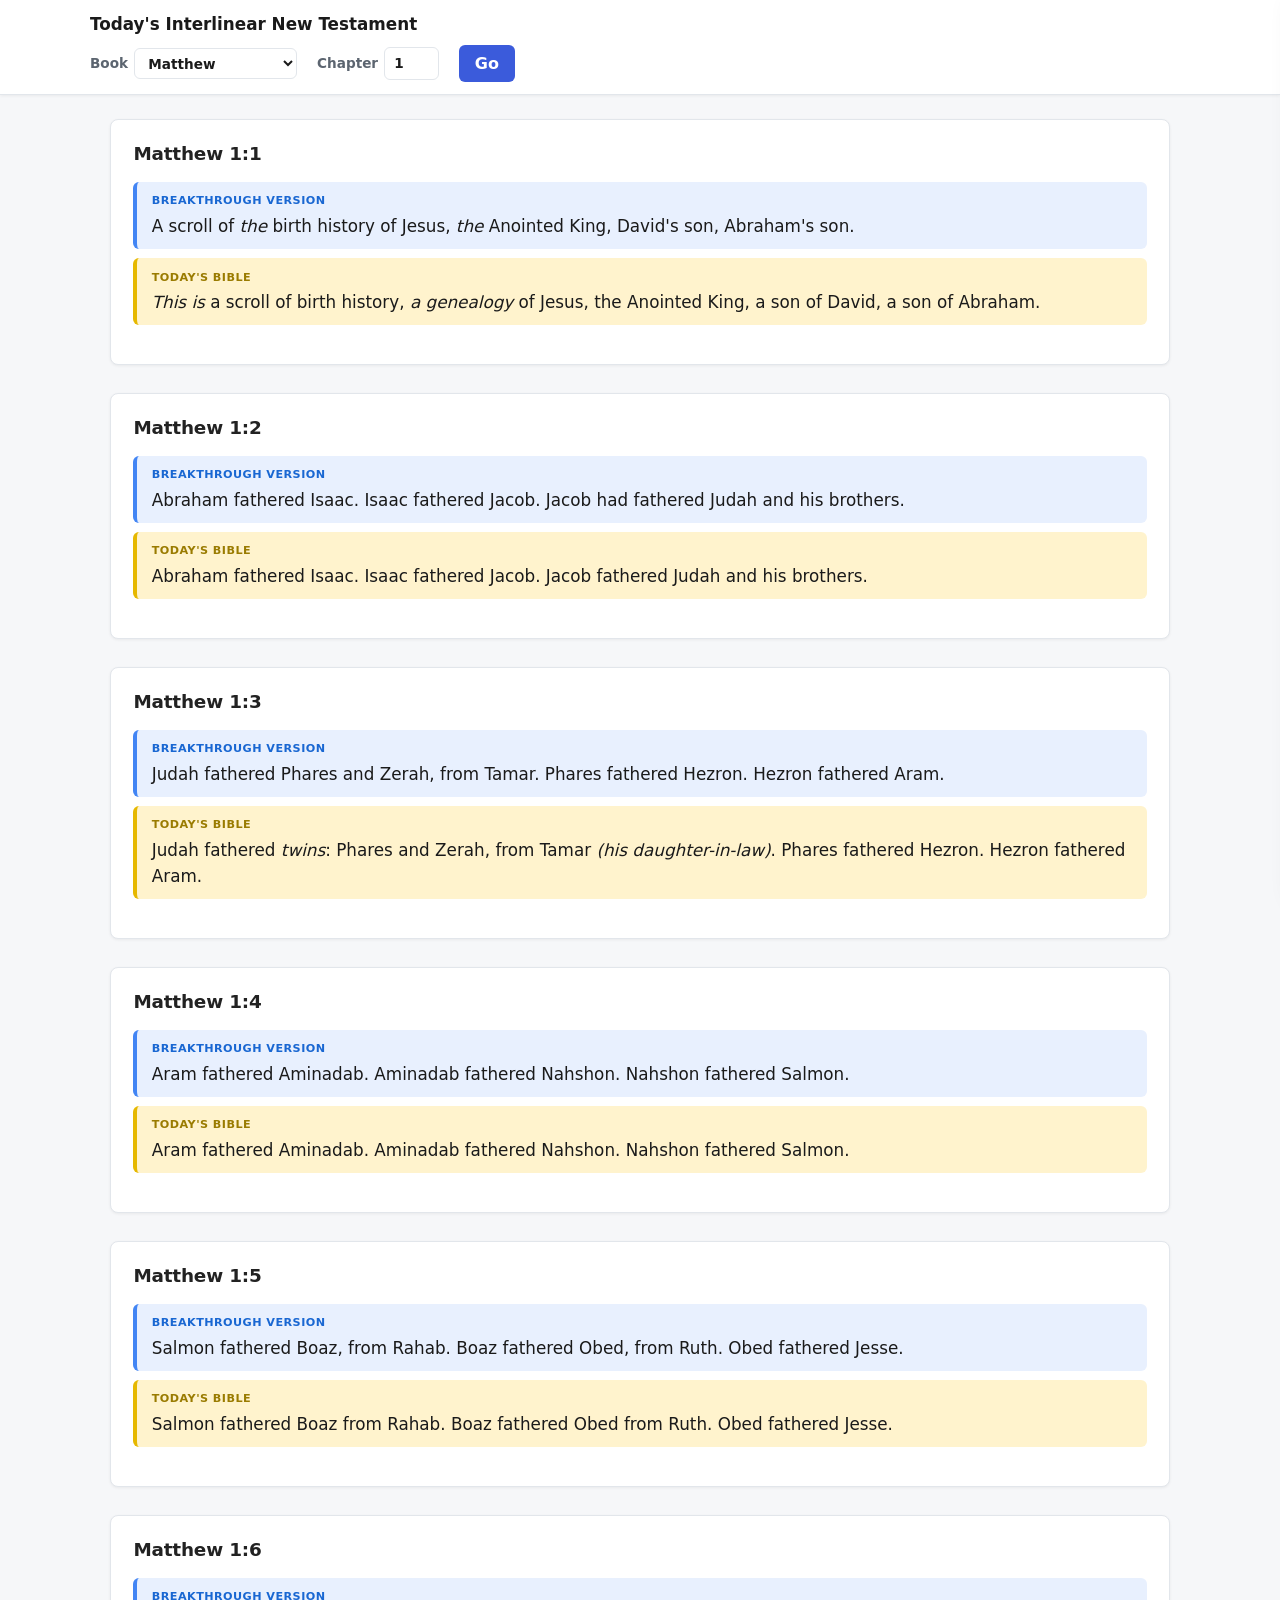
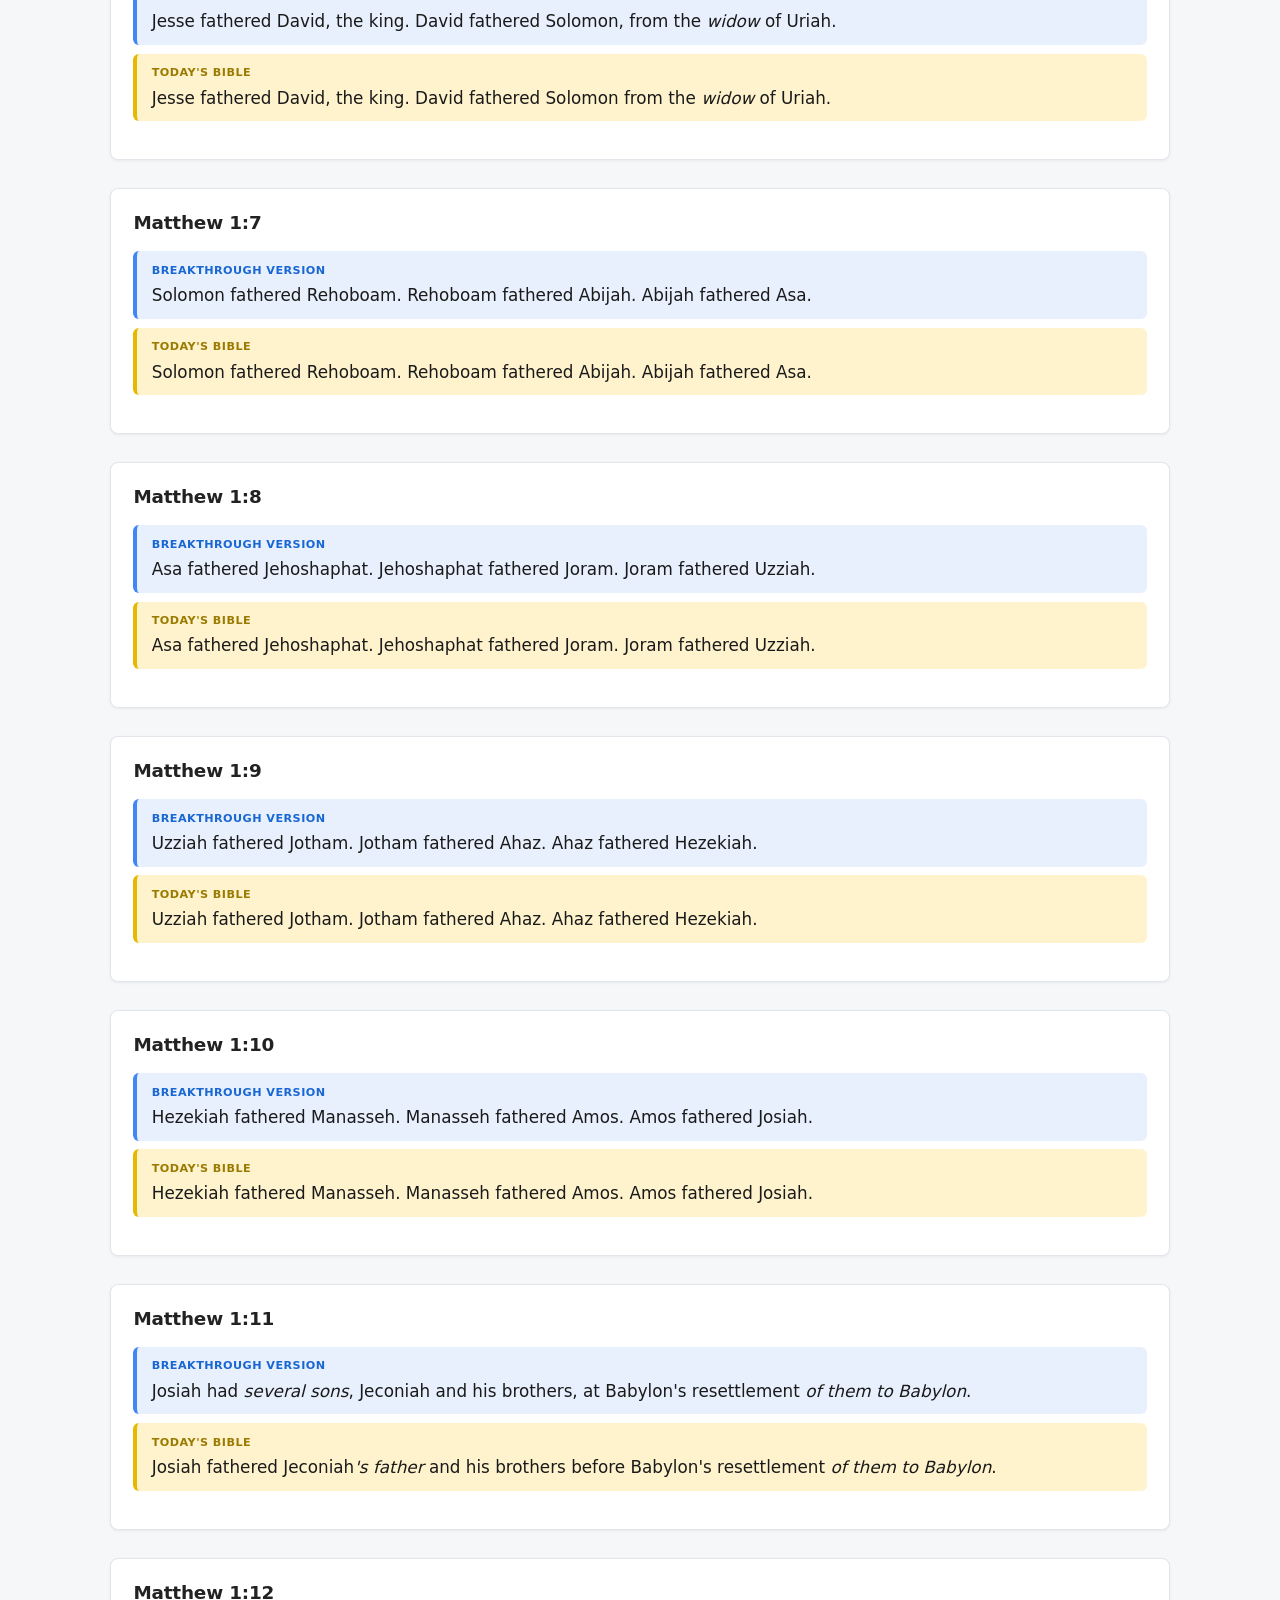
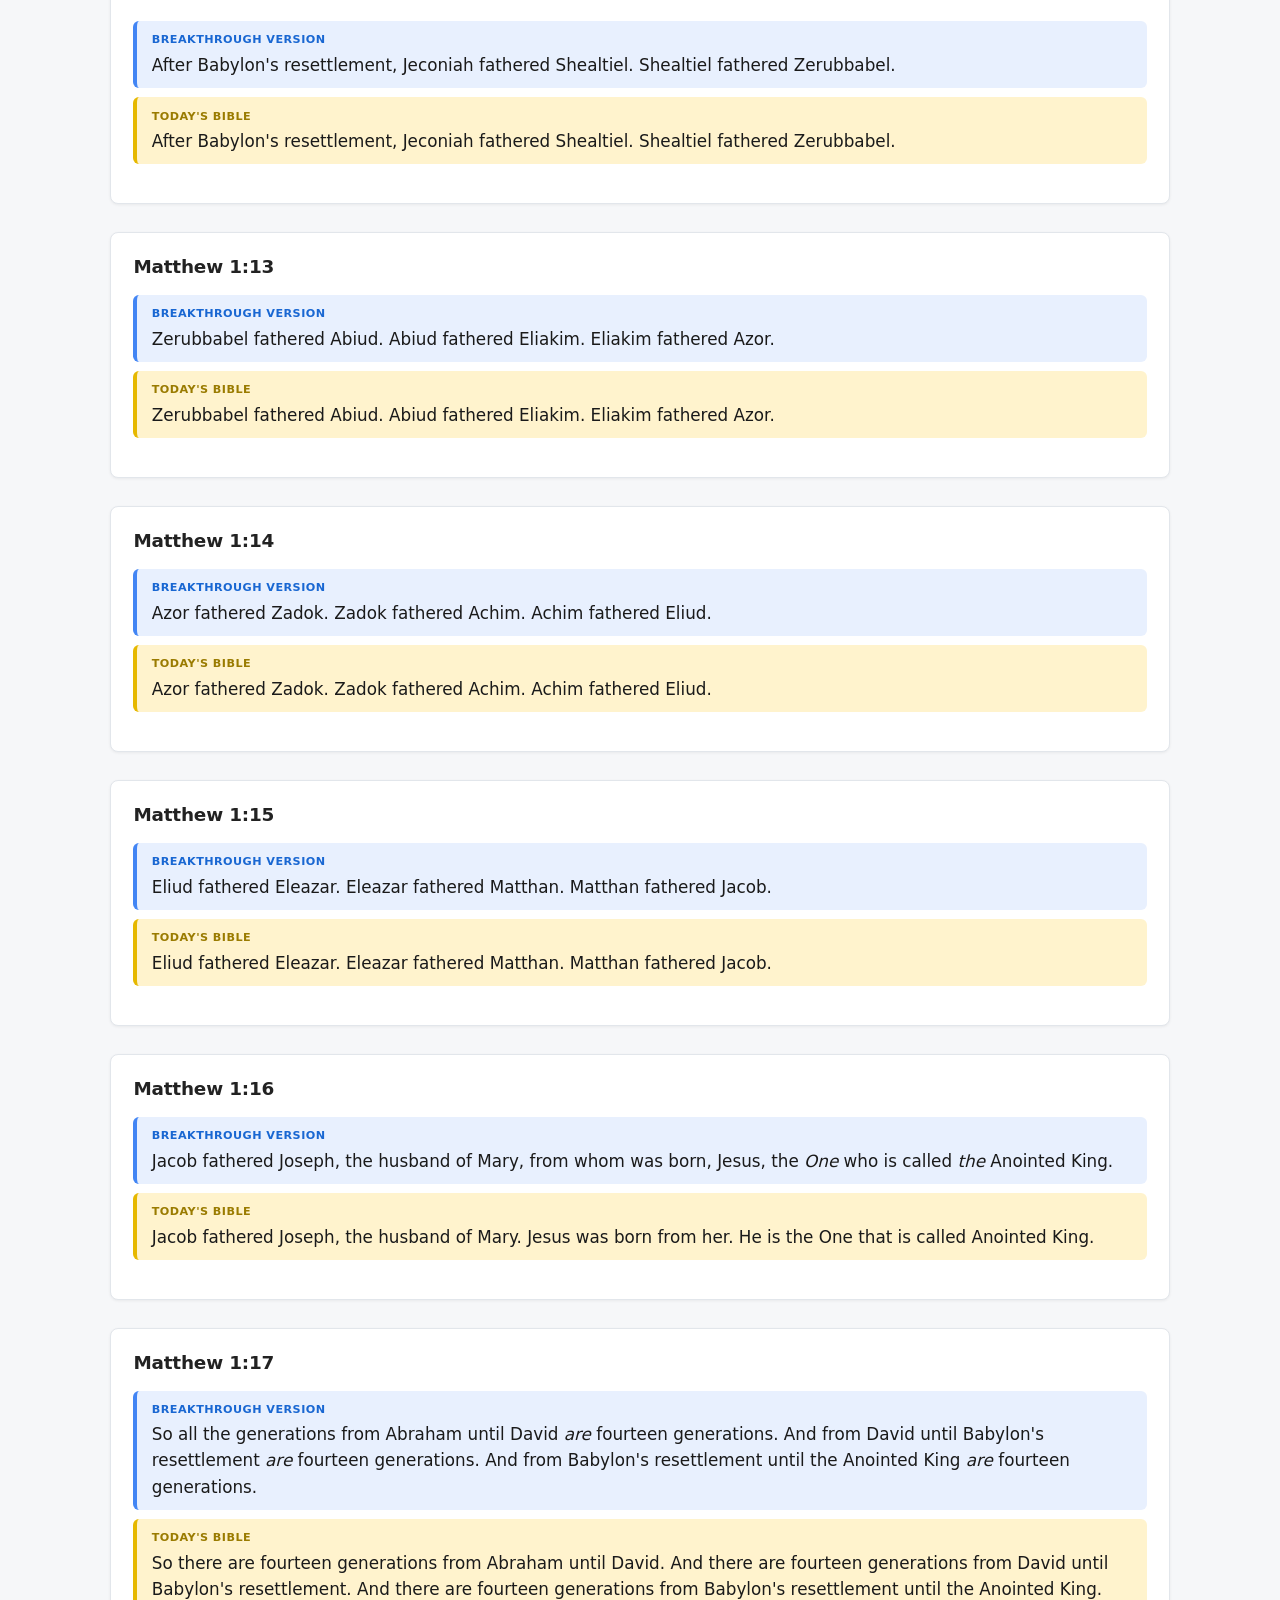
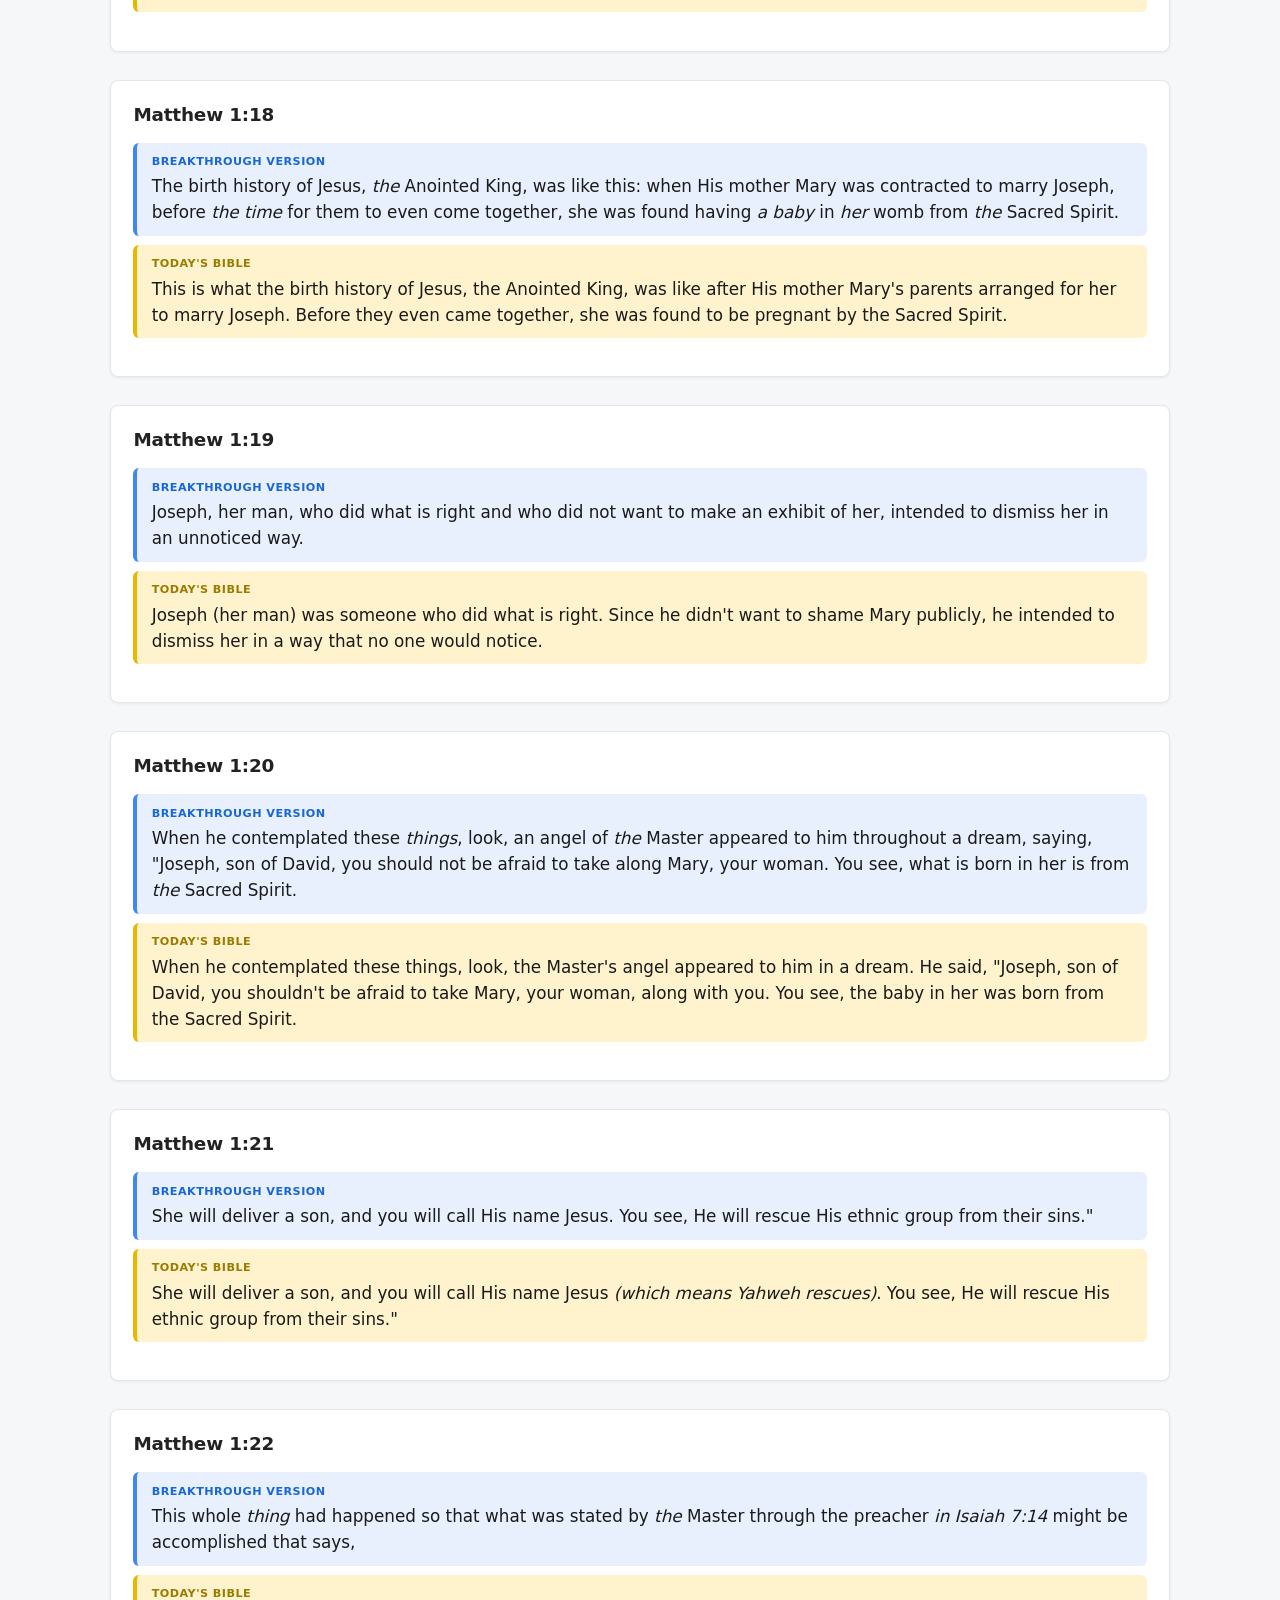
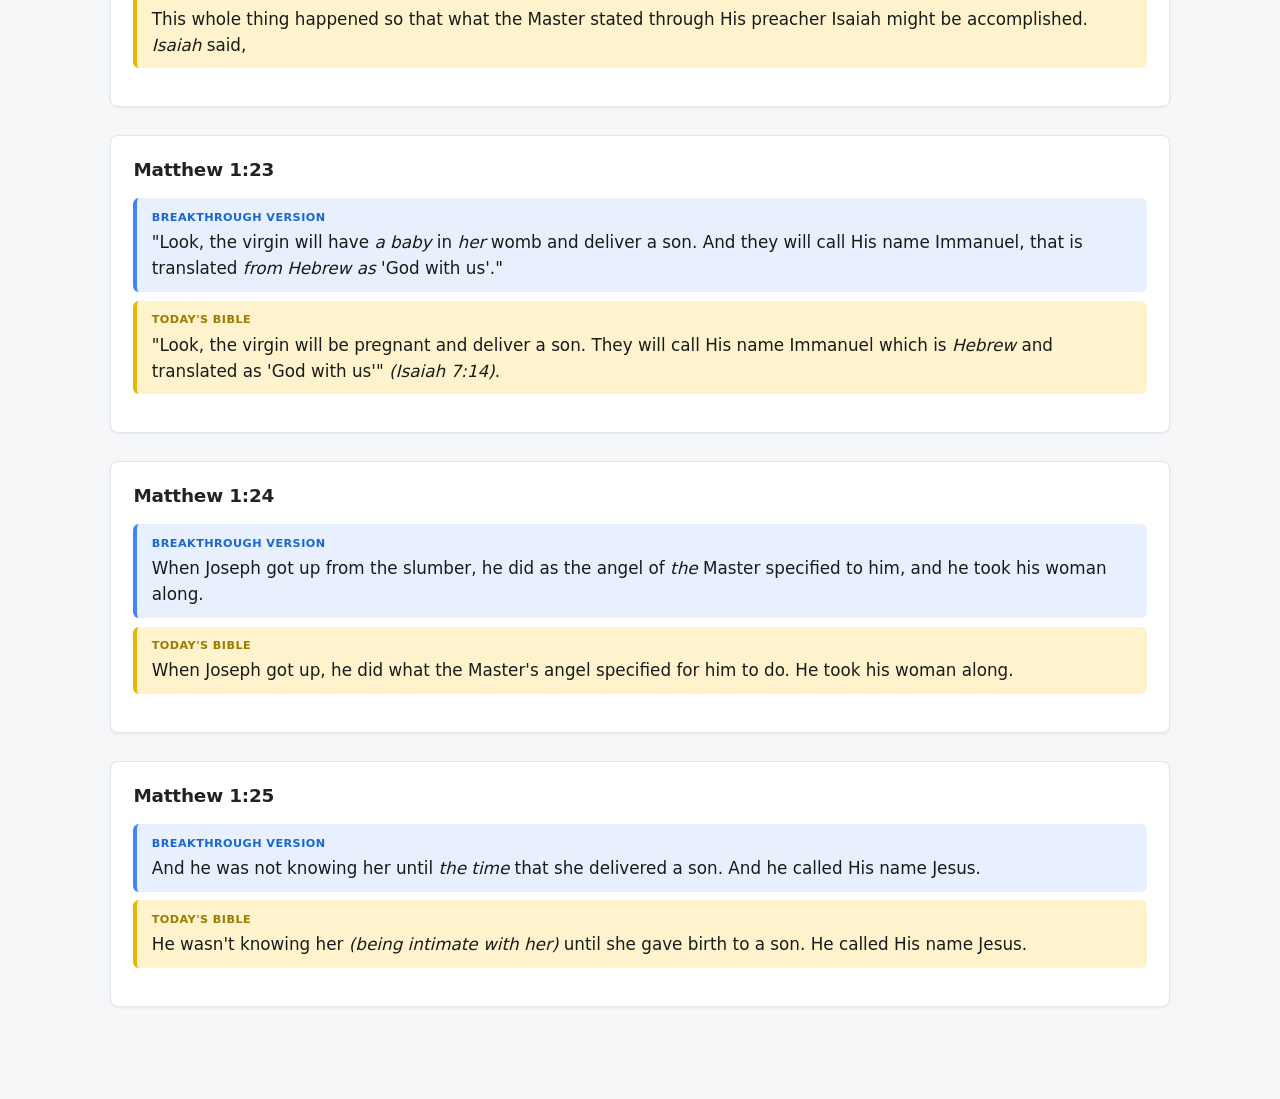
==== interlinear.html @ ba282bb6 "Add files via upload" ====
<!DOCTYPE html>
<html lang="en">
<head>
  <meta charset="UTF-8">
  <meta name="viewport" content="width=device-width, initial-scale=1">
  <title>Interlinear</title>
  <link rel="stylesheet" href="styles.css">
</head>
<body>

<header>
  <div style="max-width:1100px;margin:0 auto 0.5rem;font-weight:700;font-size:1.05rem;">
    Today's Interlinear New Testament
  </div>
  <form id="nav-form">
    <label>
      Book
      <select name="book" id="book-select">
        <option value="Matthew">Matthew</option>
        <option value="Mark">Mark</option>
        <option value="Luke">Luke</option>
        <option value="John">John</option>
        <option value="Acts">Acts</option>
        <option value="Romans">Romans</option>
        <option value="1Corinthians">1 Corinthians</option>
        <option value="2Corinthians">2 Corinthians</option>
        <option value="Galatians">Galatians</option>
        <option value="Ephesians">Ephesians</option>
        <option value="Philippians">Philippians</option>
        <option value="Colossians">Colossians</option>
        <option value="1Thessalonians">1 Thessalonians</option>
        <option value="2Thessalonians">2 Thessalonians</option>
        <option value="1Timothy">1 Timothy</option>
        <option value="2Timothy">2 Timothy</option>
        <option value="Titus">Titus</option>
        <option value="Philemon">Philemon</option>
        <option value="Hebrews">Hebrews</option>
        <option value="James">James</option>
        <option value="1Peter">1 Peter</option>
        <option value="2Peter">2 Peter</option>
        <option value="1John">1 John</option>
        <option value="2John">2 John</option>
        <option value="3John">3 John</option>
        <option value="Jude">Jude</option>
        <option value="Revelation">Revelation</option>
      </select>
    </label>
    <label>
      Chapter
      <input type="number" name="chapter" id="chapter-input" value="1" min="1" style="width:4em">
    </label>
    <button type="submit">Go</button>
  </form>
</header>

<main id="main">
  <p>Loading…</p>
</main>

<div id="dict-panel" class="hidden">
  <button type="button" id="close-dict">×</button>
  <div id="dict-content"></div>
</div>

<script type="module" src="app.js"></script>
</body>
</html>
---- styles.css ----
/* =========================================================
   Interlinear NT – polished layout
   ========================================================= */

:root {
  --bg: #f6f7f9;
  --card: #ffffff;
  --text: #1a1a1a;
  --muted: #5c6570;
  --border: #e2e6eb;
  --accent: #3b5bdb;
  --bv: #e8f0fe;
  --bv-border: #4285f4;
  --tb: #fff3cd;
  --tb-border: #e6b800;
  --greek-bg: #f0f2f5;
  --shadow: 0 1px 3px rgba(0,0,0,.06);
  --radius: 8px;
  --font: system-ui, -apple-system, "Segoe UI", Roboto, "Helvetica Neue", Arial, sans-serif;
  --greek-font: "SBL Greek", "Gentium Plus", "Noto Serif", "Times New Roman", serif;
}

*, *::before, *::after { box-sizing: border-box; }

html { scroll-behavior: smooth; }

body {
  margin: 0;
  font-family: var(--font);
  font-size: 16px;
  line-height: 1.5;
  color: var(--text);
  background: var(--bg);
}

/* ---------- Header / nav form ---------- */
header {
  position: sticky;
  top: 0;
  z-index: 100;
  background: var(--card);
  border-bottom: 1px solid var(--border);
  box-shadow: var(--shadow);
  padding: 0.75rem 1.25rem;
}

header form {
  display: flex;
  flex-wrap: wrap;
  align-items: center;
  gap: 0.75rem 1.25rem;
  max-width: 1100px;
  margin: 0 auto;
}

header label {
  display: flex;
  align-items: center;
  gap: 0.4rem;
  font-size: 0.85rem;
  font-weight: 600;
  color: var(--muted);
}

header select,
header input[type="number"] {
  font: inherit;
  padding: 0.35rem 0.55rem;
  border: 1px solid var(--border);
  border-radius: 6px;
  background: #fff;
  color: var(--text);
}

header select:focus,
header input:focus {
  outline: 2px solid var(--accent);
  outline-offset: 1px;
}

header button {
  font: inherit;
  font-weight: 600;
  padding: 0.4rem 1rem;
  border: none;
  border-radius: 6px;
  background: var(--accent);
  color: #fff;
  cursor: pointer;
  transition: background .15s, transform .1s;
}

header button:hover { background: #2f4ab8; }
header button:active { transform: scale(.97); }

/* ---------- Main content ---------- */
main {
  max-width: 1100px;
  margin: 0 auto;
  padding: 1.5rem 1.25rem 4rem;
}

.verse {
  background: var(--card);
  border: 1px solid var(--border);
  border-radius: var(--radius);
  box-shadow: var(--shadow);
  padding: 1.25rem 1.4rem 1.5rem;
  margin-bottom: 1.75rem;
}

.verse h3 {
  margin: 0 0 0.9rem;
  font-size: 1.15rem;
  font-weight: 700;
  color: #222;
  letter-spacing: -0.01em;
}

/* ---------- English versions ---------- */
.english-versions {
  display: flex;
  flex-direction: column;
  gap: 0.55rem;
  margin-bottom: 0.9rem;
}

.english {
  padding: 0.65rem 0.9rem;
  border-radius: 6px;
  line-height: 1.55;
  font-size: 1.05rem;
}

.english .version-label {
  display: block;
  font-size: 0.7rem;
  font-weight: 700;
  text-transform: uppercase;
  letter-spacing: 0.04em;
  margin-bottom: 0.2rem;
}

.english.bv {
  background: var(--bv);
  border-left: 4px solid var(--bv-border);
}
.english.bv .version-label { color: #1967d2; }

.english.tb {
  background: var(--tb);
  border-left: 4px solid var(--tb-border);
}
.english.tb .version-label { color: #9a7b00; }

/* ---------- Continuous Greek verse ---------- */
.greek-verse {
  font-family: var(--greek-font);
  font-size: 1.32rem;
  line-height: 1.5;
  margin: 0.35rem 0 1.1rem;
  padding: 0.55rem 0.8rem;
  background: var(--greek-bg);
  border-radius: 6px;
  border-left: 4px solid #6c757d;
  color: #1c1c1c;
}

/* ---------- Interlinear boxes ---------- */
.interlinear {
  display: flex;
  flex-wrap: wrap;
  gap: 0.55rem 0.7rem;
  align-items: flex-start;
}

.word {
  display: flex;
  flex-direction: column;
  align-items: center;
  min-width: 4.6em;
  max-width: 9em;
  text-align: center;
  cursor: pointer;
  padding: 0.4em 0.35em 0.45em;
  border-radius: 6px;
  border: 1px solid transparent;
  transition: filter .12s, box-shadow .12s, transform .1s;
  line-height: 1.2;
}

.word:hover {
  filter: brightness(0.97);
  box-shadow: 0 2px 6px rgba(0,0,0,.08);
  transform: translateY(-1px);
}

.word:active { transform: translateY(0); }

.greek {
  font-family: var(--greek-font);
  font-size: 1.22rem;
  font-weight: 600;
  line-height: 1.1;
  padding-top: 0.12em;   /* room for diacritics */
  margin-bottom: -0.05em;
}

.gloss {
  font-size: 0.76rem;
  color: #333;
  margin-top: 0.2em;
  font-style: italic;
  max-width: 8em;
  line-height: 1.25;
}

.morph {
  font-size: 0.65rem;
  color: #555;
  margin-top: 0.18em;
  font-family: ui-monospace, "Cascadia Code", "Consolas", monospace;
}

.strongs {
  font-size: 0.6rem;
  color: #888;
  margin-top: 0.1em;
}

/* Part-of-speech colors */
.word.pos-verb      { background: #e3f2fd; border-color: #90caf9; }
.word.pos-noun      { background: #e8f5e9; border-color: #a5d6a7; }
.word.pos-adj       { background: #fff3e0; border-color: #ffcc80; }
.word.pos-adv       { background: #f3e5f5; border-color: #ce93d8; }
.word.pos-pron      { background: #e0f7fa; border-color: #80deea; }
.word.pos-prep      { background: #fce4ec; border-color: #f48fb1; }
.word.pos-conj      { background: #f5f5f5; border-color: #bdbdbd; }
.word.pos-particle  { background: #efebe9; border-color: #bcaaa4; }
.word.pos-article   { background: #fff8e1; border-color: #ffe082; }
.word.pos-other     { background: #fafafa; border-color: #e0e0e0; }

/* ---------- Dictionary slide-out panel ---------- */
#dict-panel {
  position: fixed;
  top: 0;
  right: 0;
  width: min(380px, 92vw);
  height: 100%;
  background: var(--card);
  border-left: 1px solid var(--border);
  box-shadow: -4px 0 24px rgba(0,0,0,.12);
  padding: 1.25rem 1.35rem 2rem;
  overflow-y: auto;
  z-index: 200;
  transform: translateX(0);
  transition: transform .25s ease;
}

#dict-panel.hidden {
  transform: translateX(105%);
  pointer-events: none;
}

#close-dict {
  position: absolute;
  top: 0.6rem;
  right: 0.7rem;
  width: 2rem;
  height: 2rem;
  border: none;
  border-radius: 50%;
  background: #f0f0f0;
  font-size: 1.25rem;
  line-height: 1;
  cursor: pointer;
  color: #444;
}

#close-dict:hover { background: #e0e0e0; }

#dict-content h3 {
  margin: 0 0 0.5rem;
  font-size: 1.2rem;
  padding-right: 2rem;
}

#dict-content p { margin: 0.35rem 0; }

.morph-breakdown {
  background: #f5f6f8;
  padding: 0.65rem 0.85rem;
  border-radius: 6px;
  margin: 0.85rem 0;
  font-size: 0.88rem;
}

.morph-breakdown h4 {
  margin: 0 0 0.4rem;
  font-size: 0.78rem;
  text-transform: uppercase;
  letter-spacing: 0.03em;
  color: var(--muted);
}

.morph-breakdown ul {
  margin: 0;
  padding-left: 1.15rem;
}

.morph-breakdown li { margin: 0.15rem 0; }

/* ---------- Empty / error state ---------- */
main > p {
  text-align: center;
  color: var(--muted);
  padding: 3rem 1rem;
}

/* ---------- Small screens ---------- */
@media (max-width: 600px) {
  header form { gap: 0.5rem; }
  .verse { padding: 1rem; }
  .greek { font-size: 1.12rem; }
  .greek-verse { font-size: 1.18rem; }
  .word { min-width: 4em; }
}
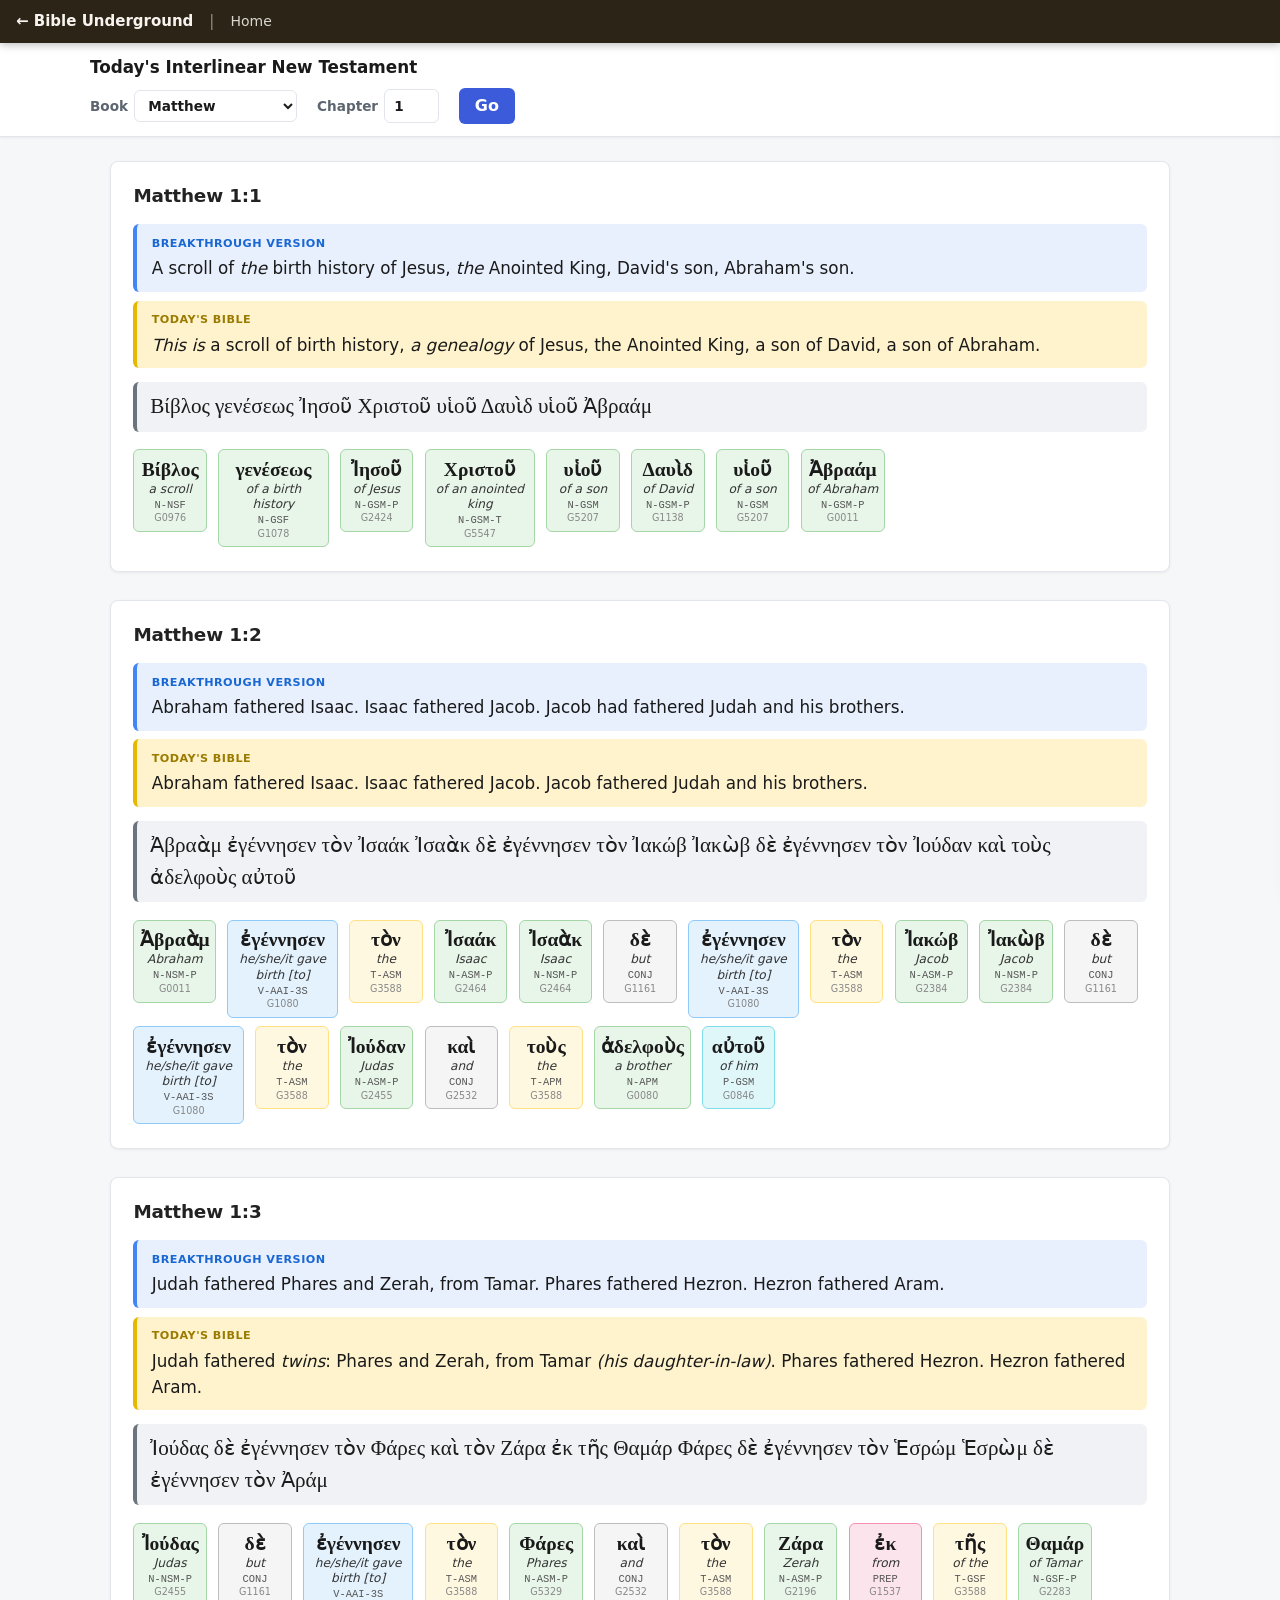
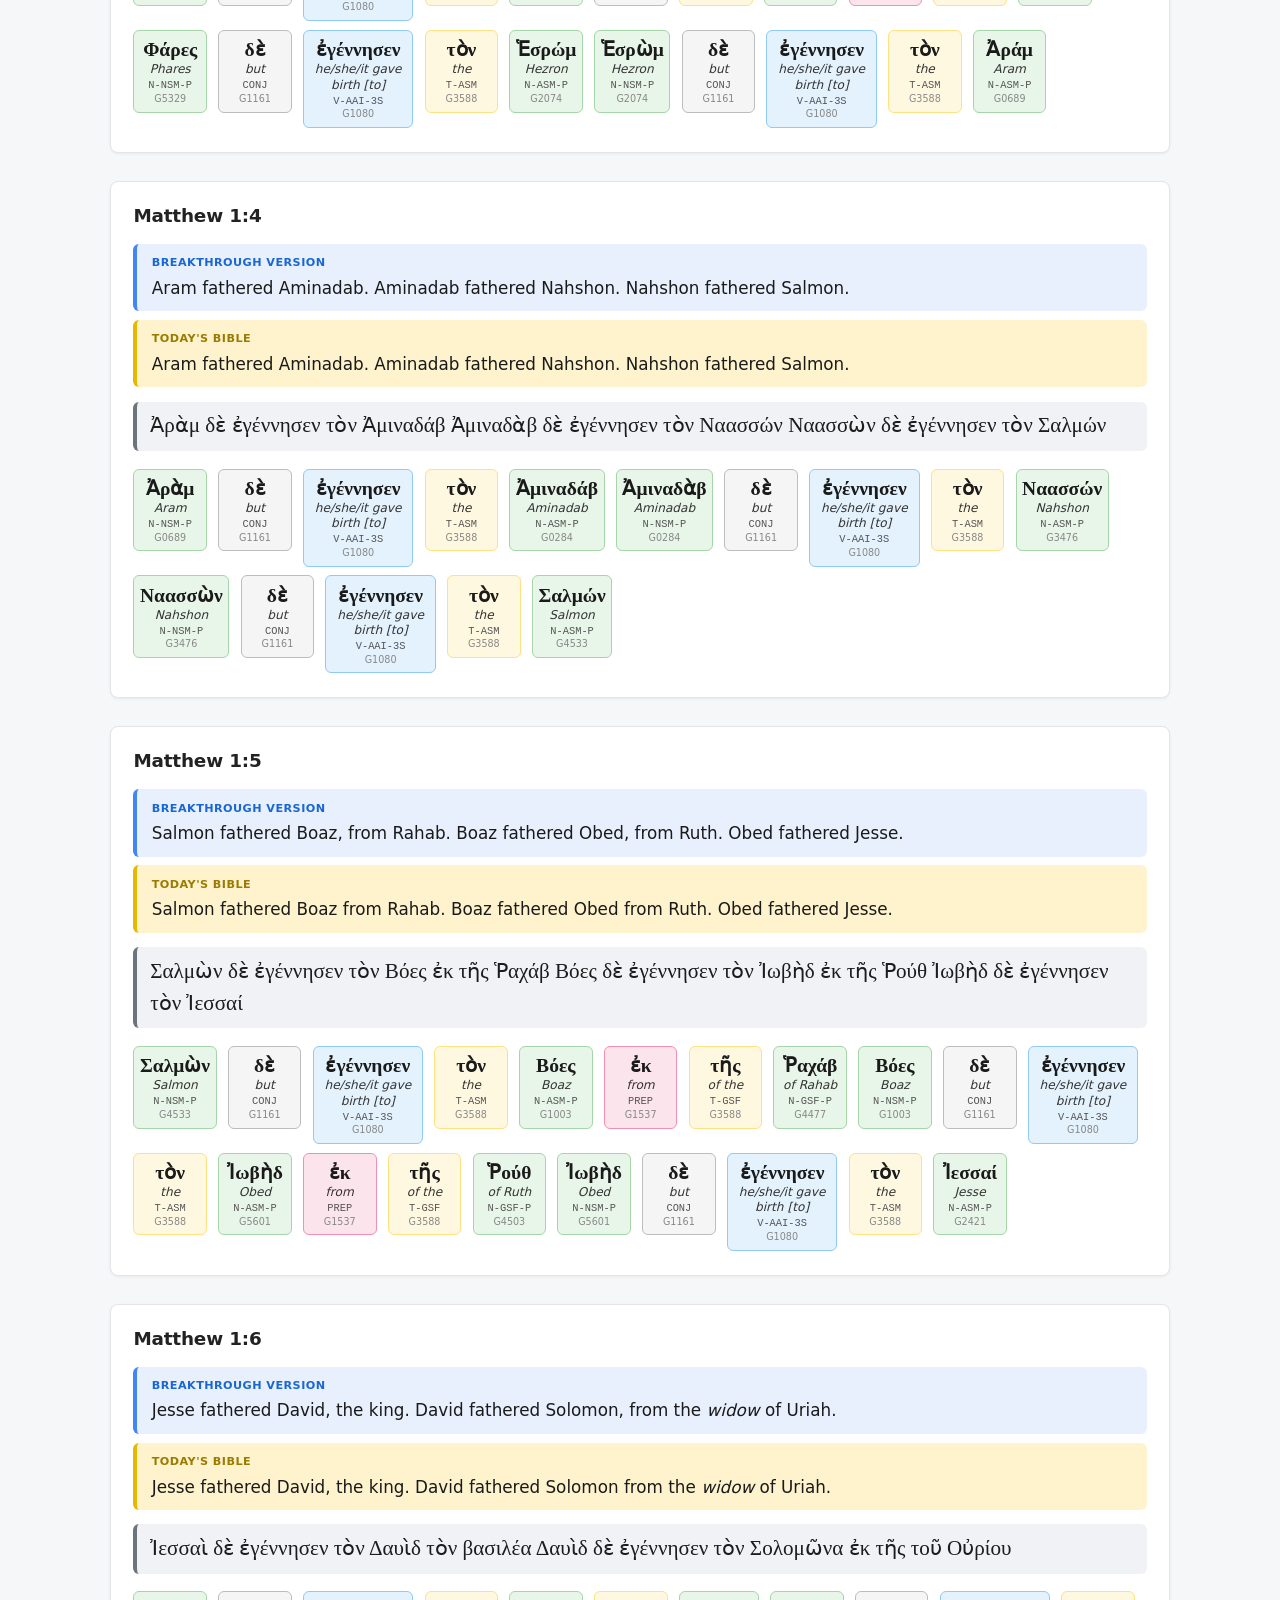
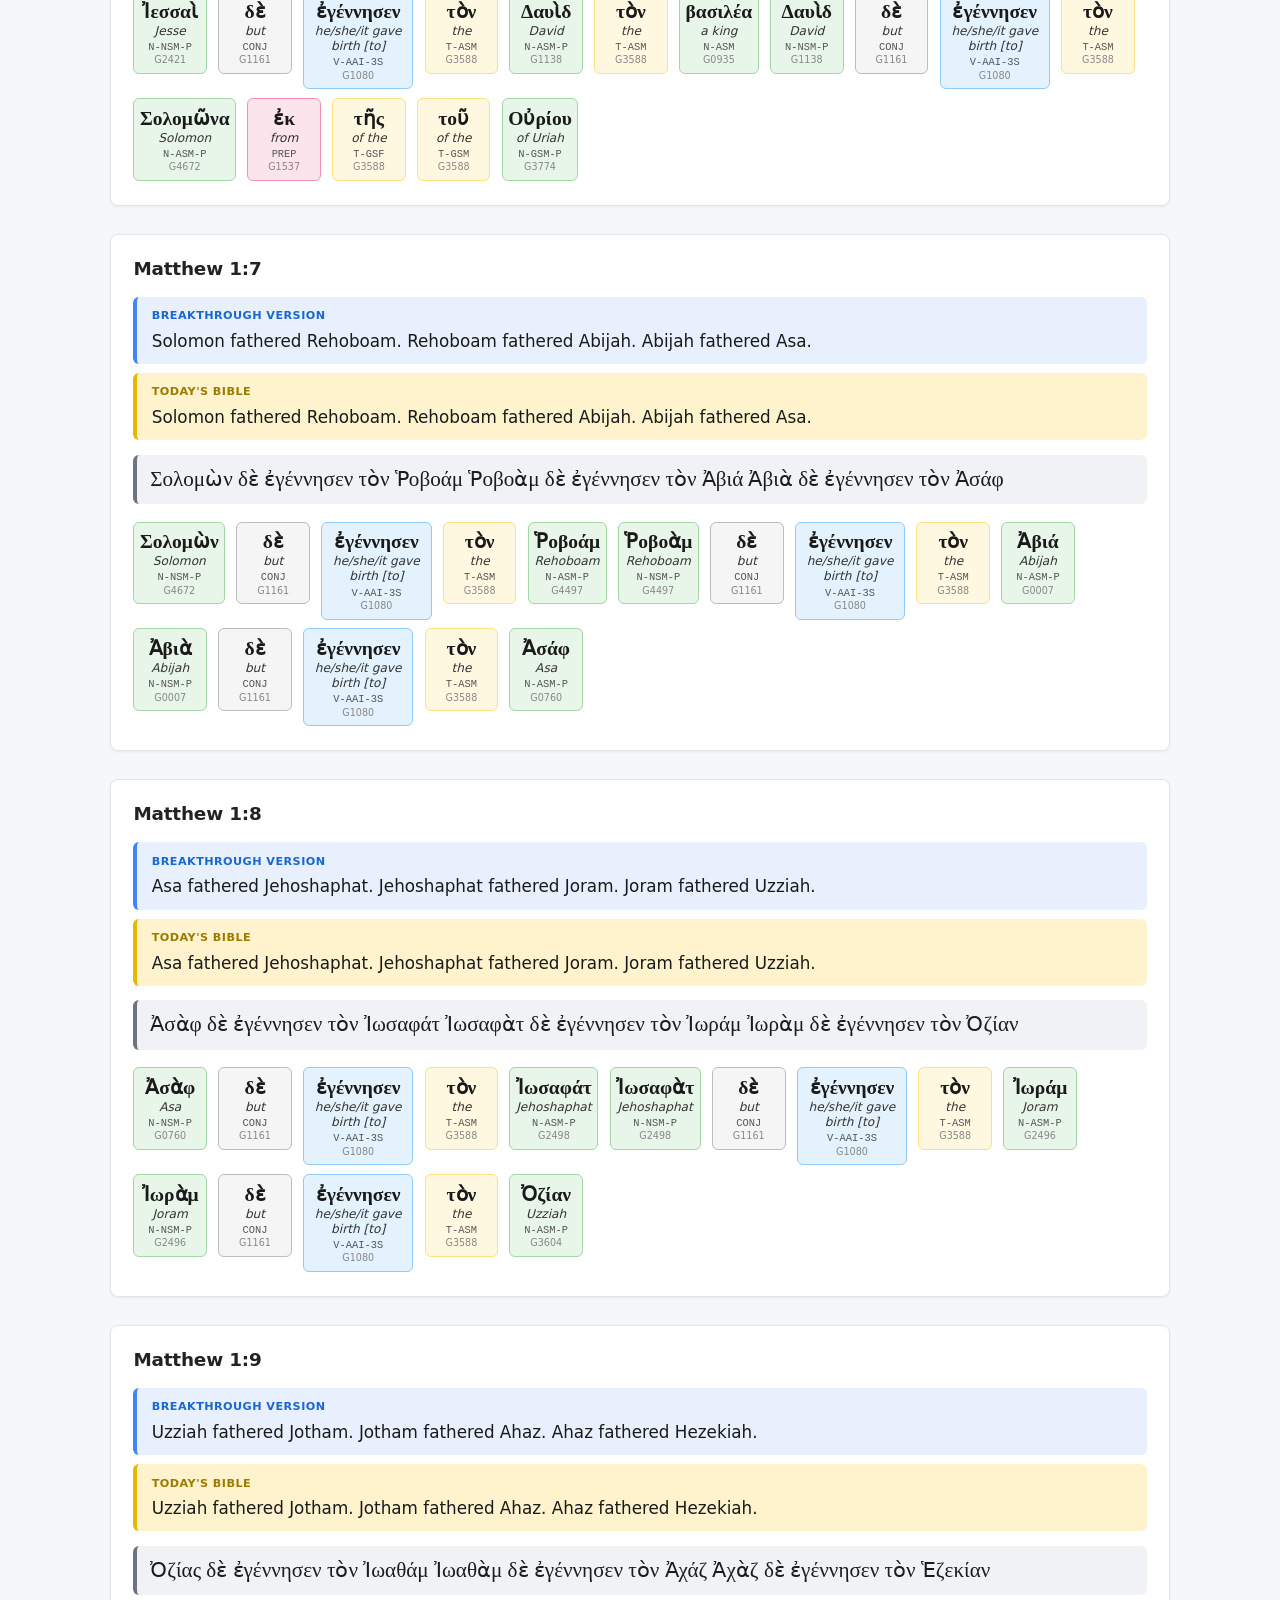
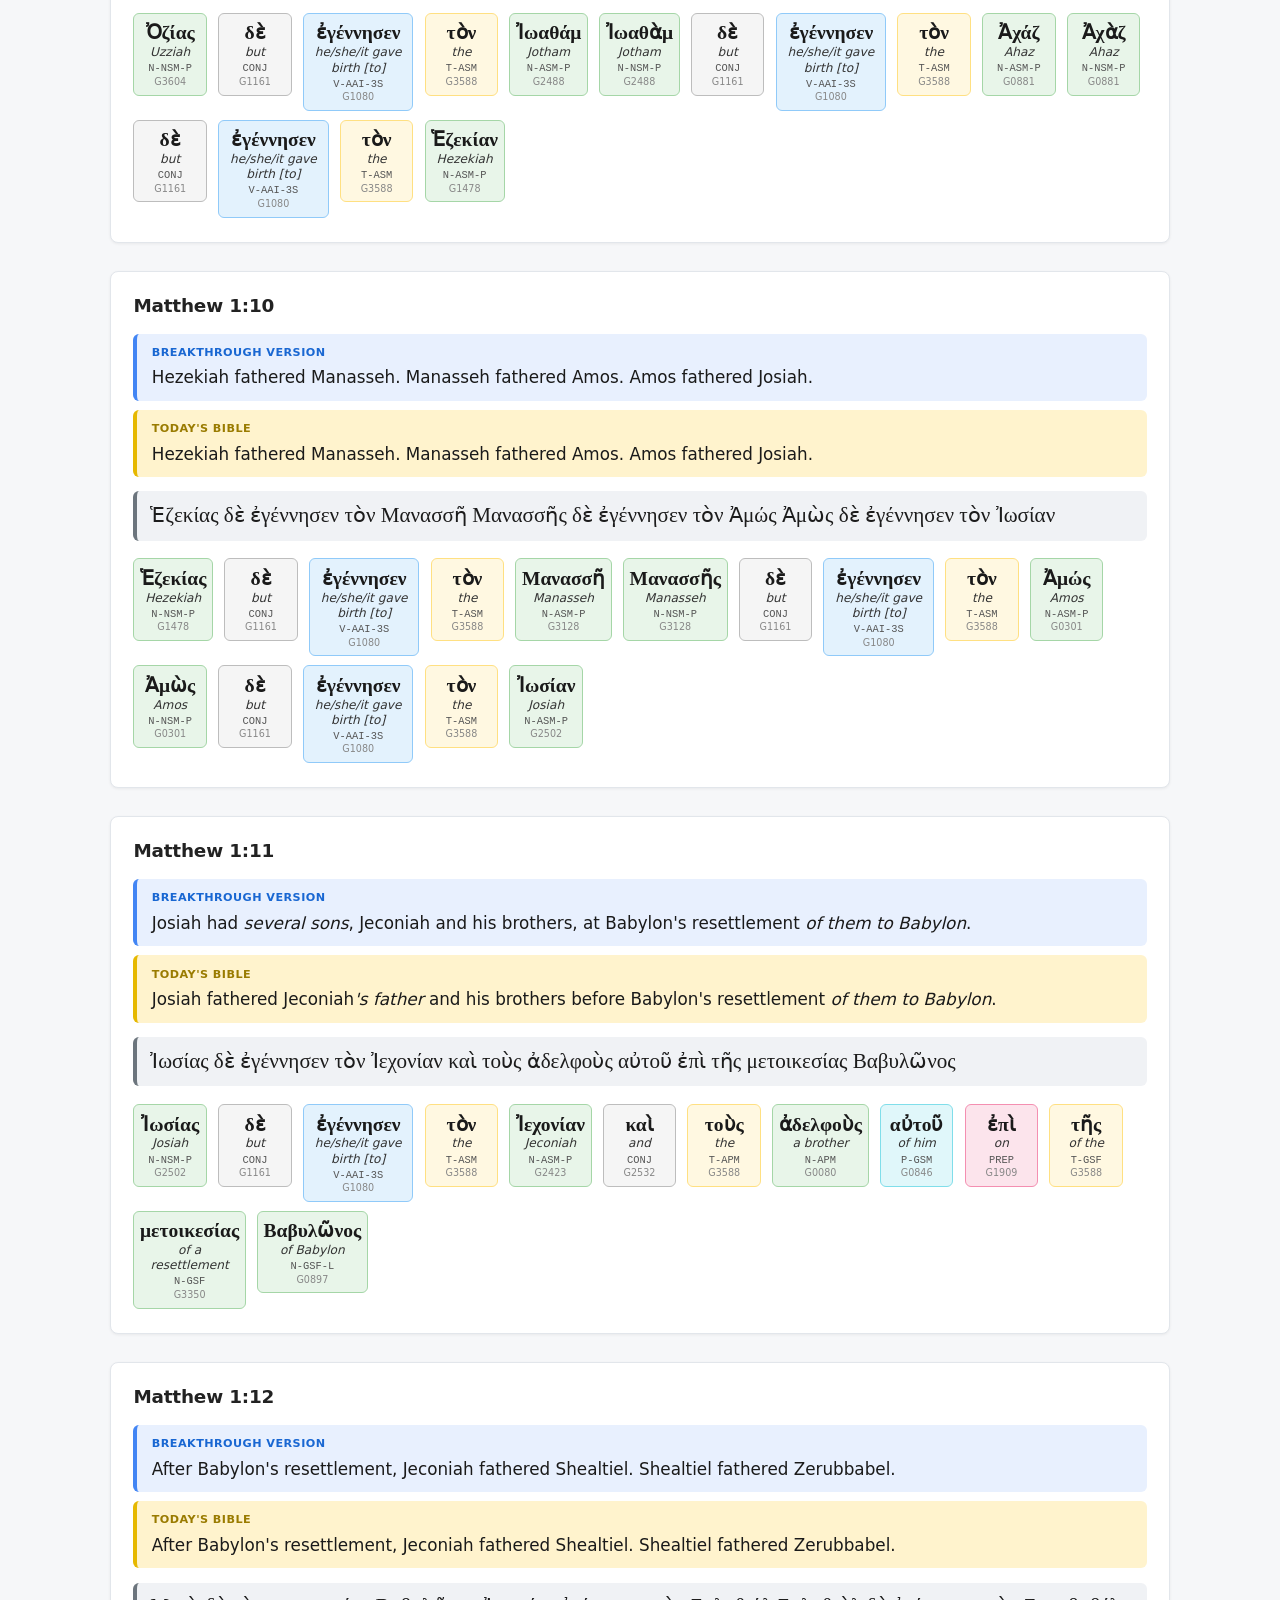
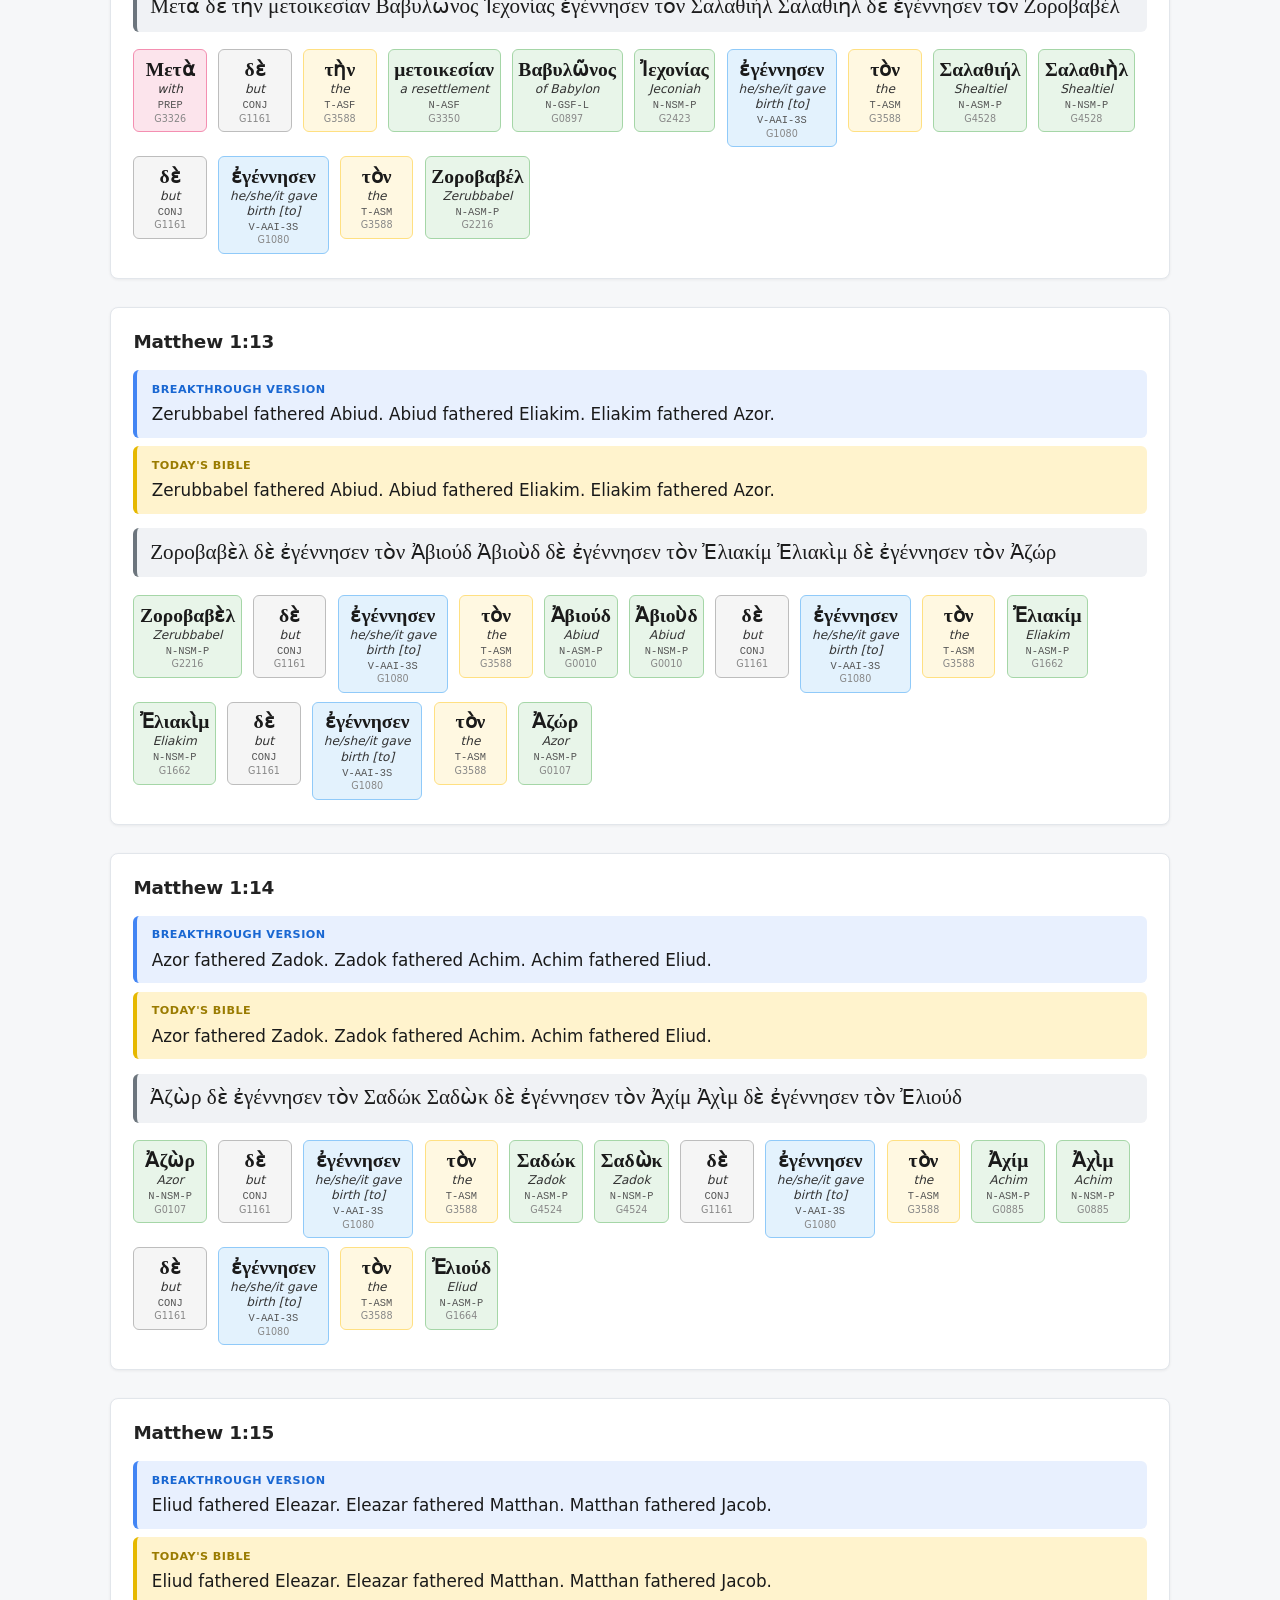
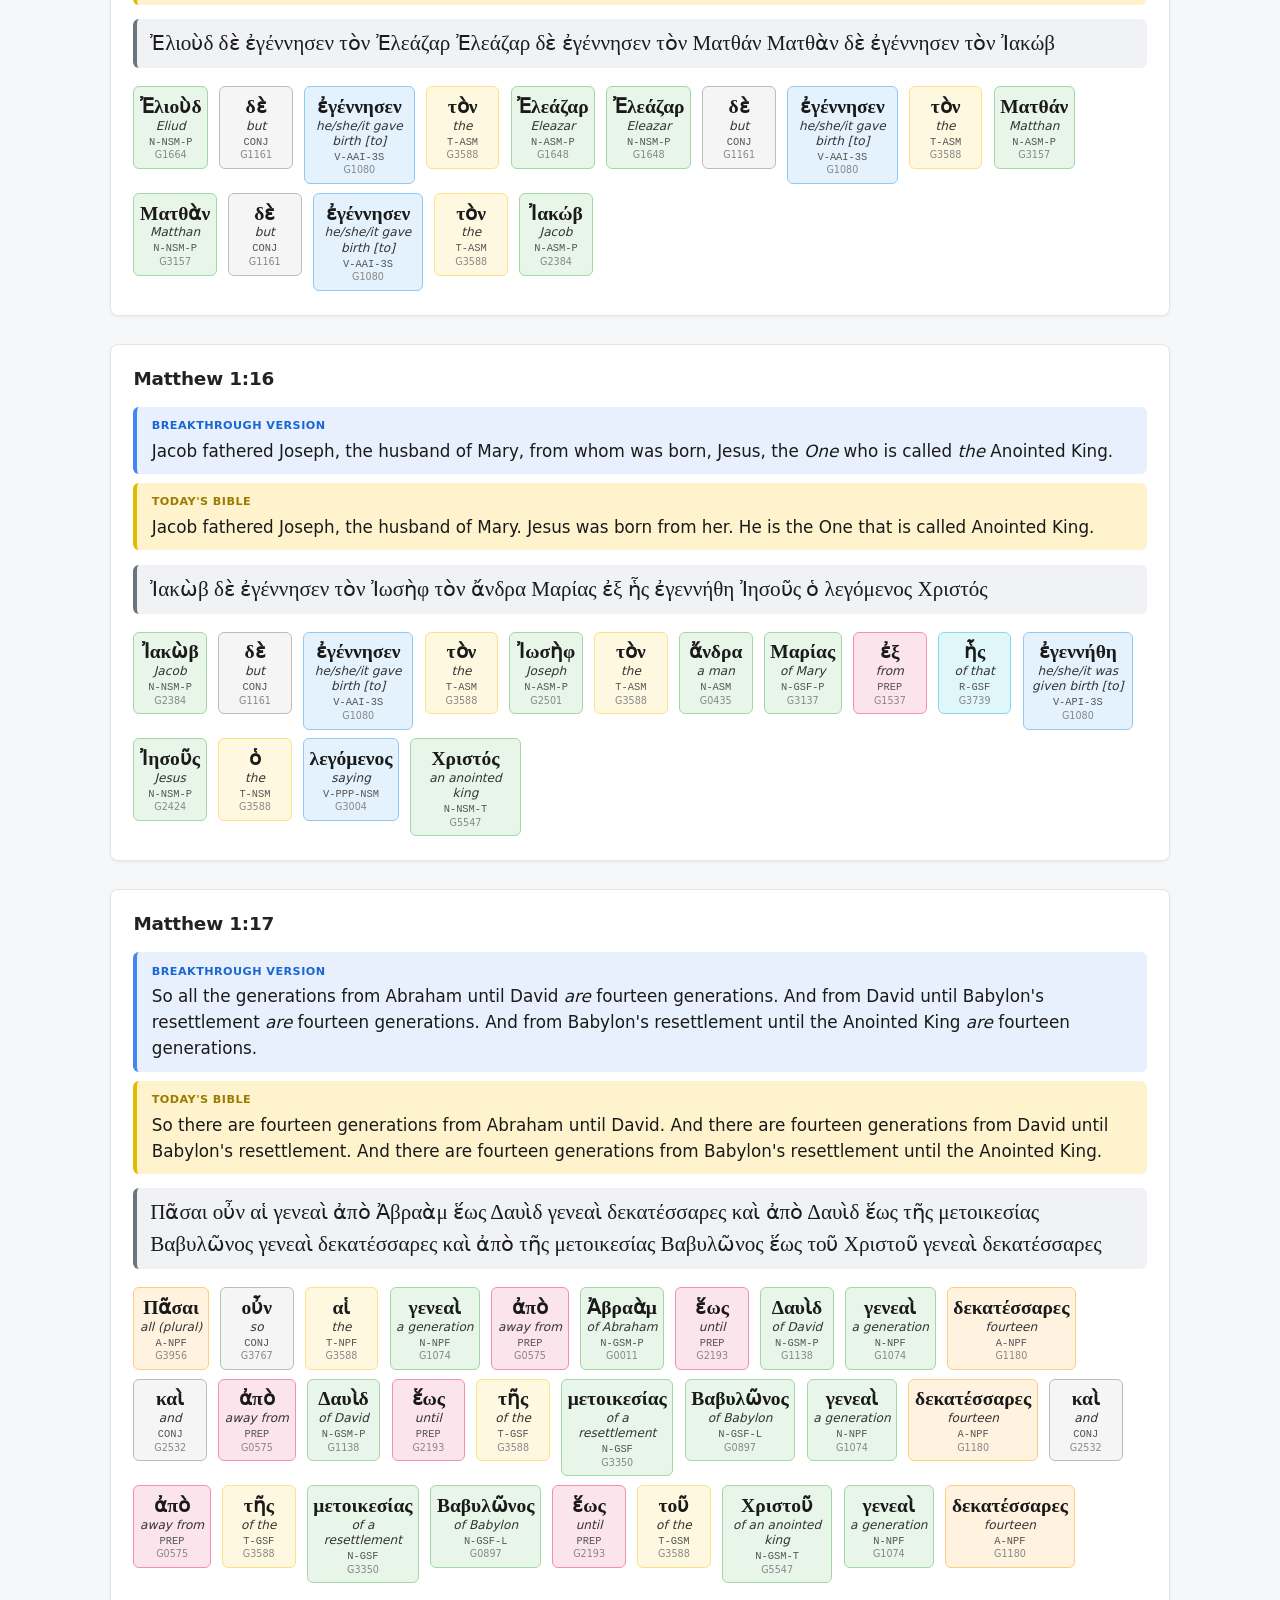
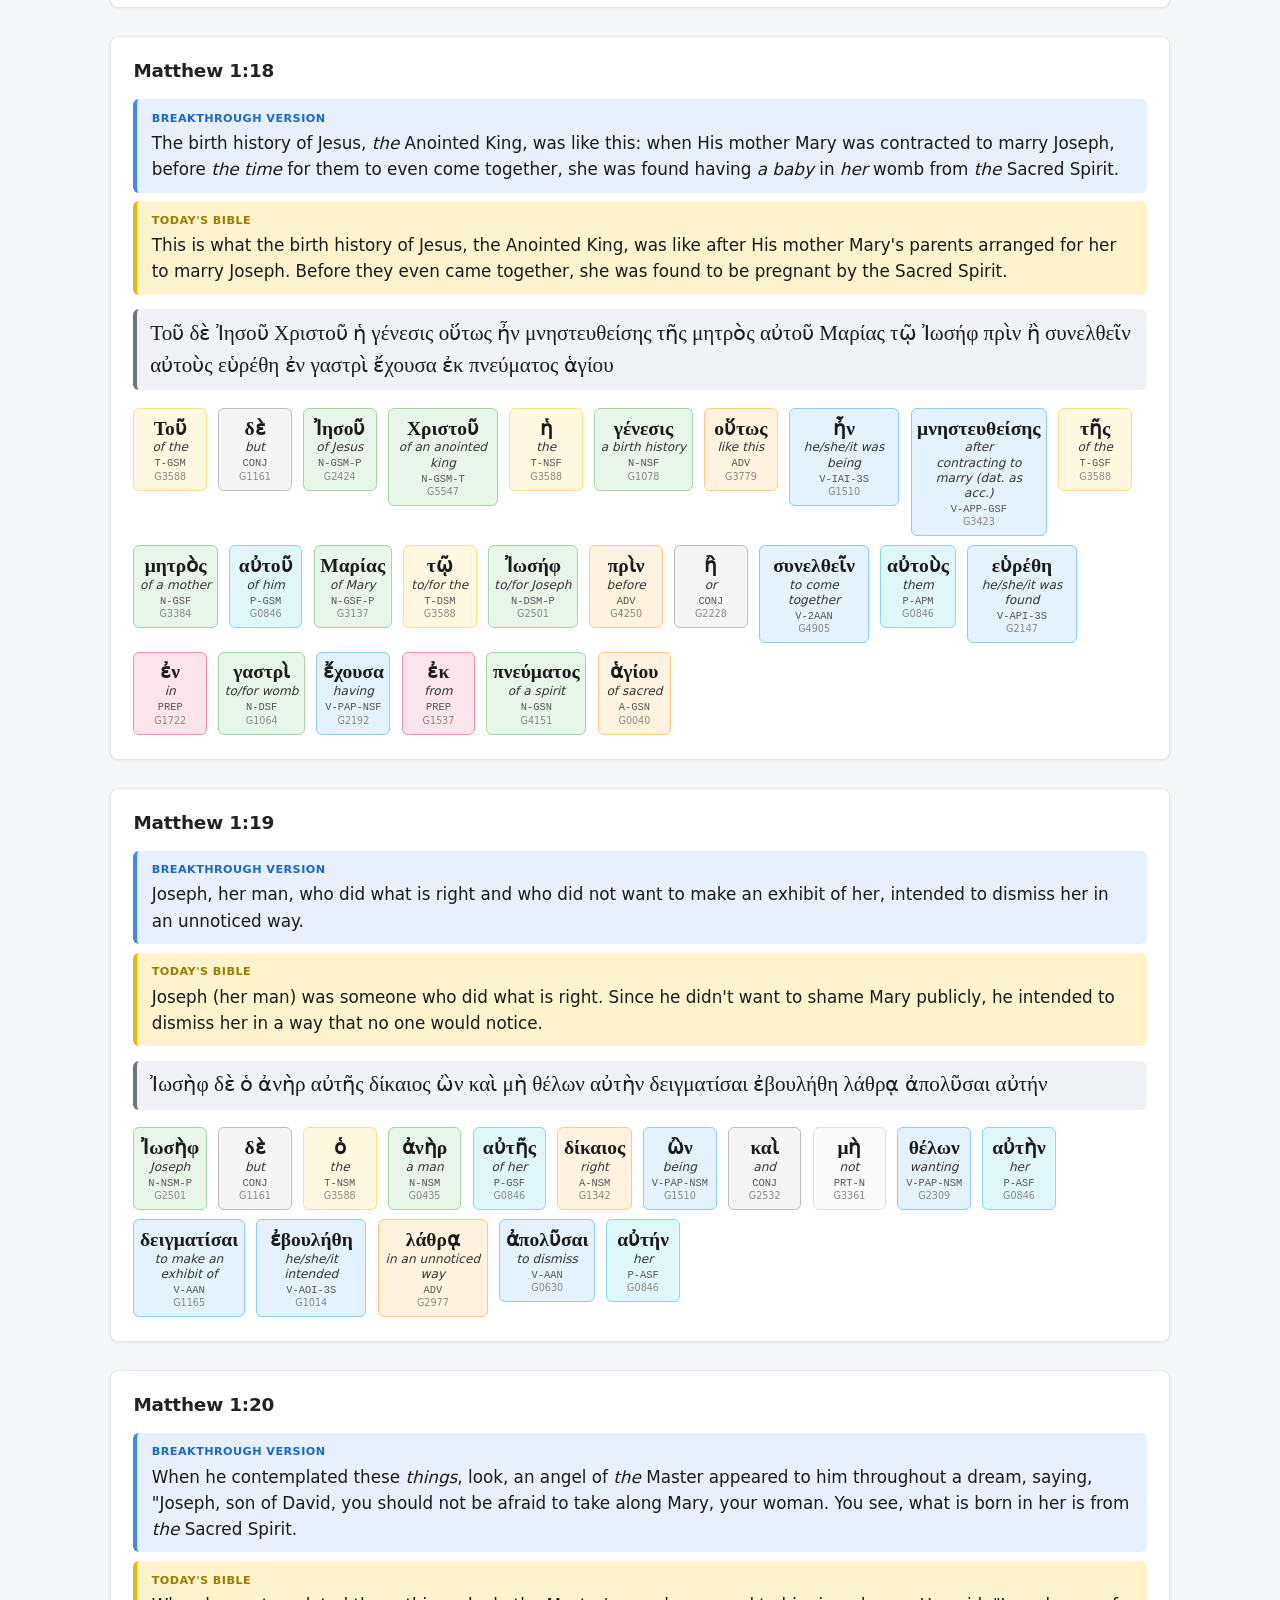
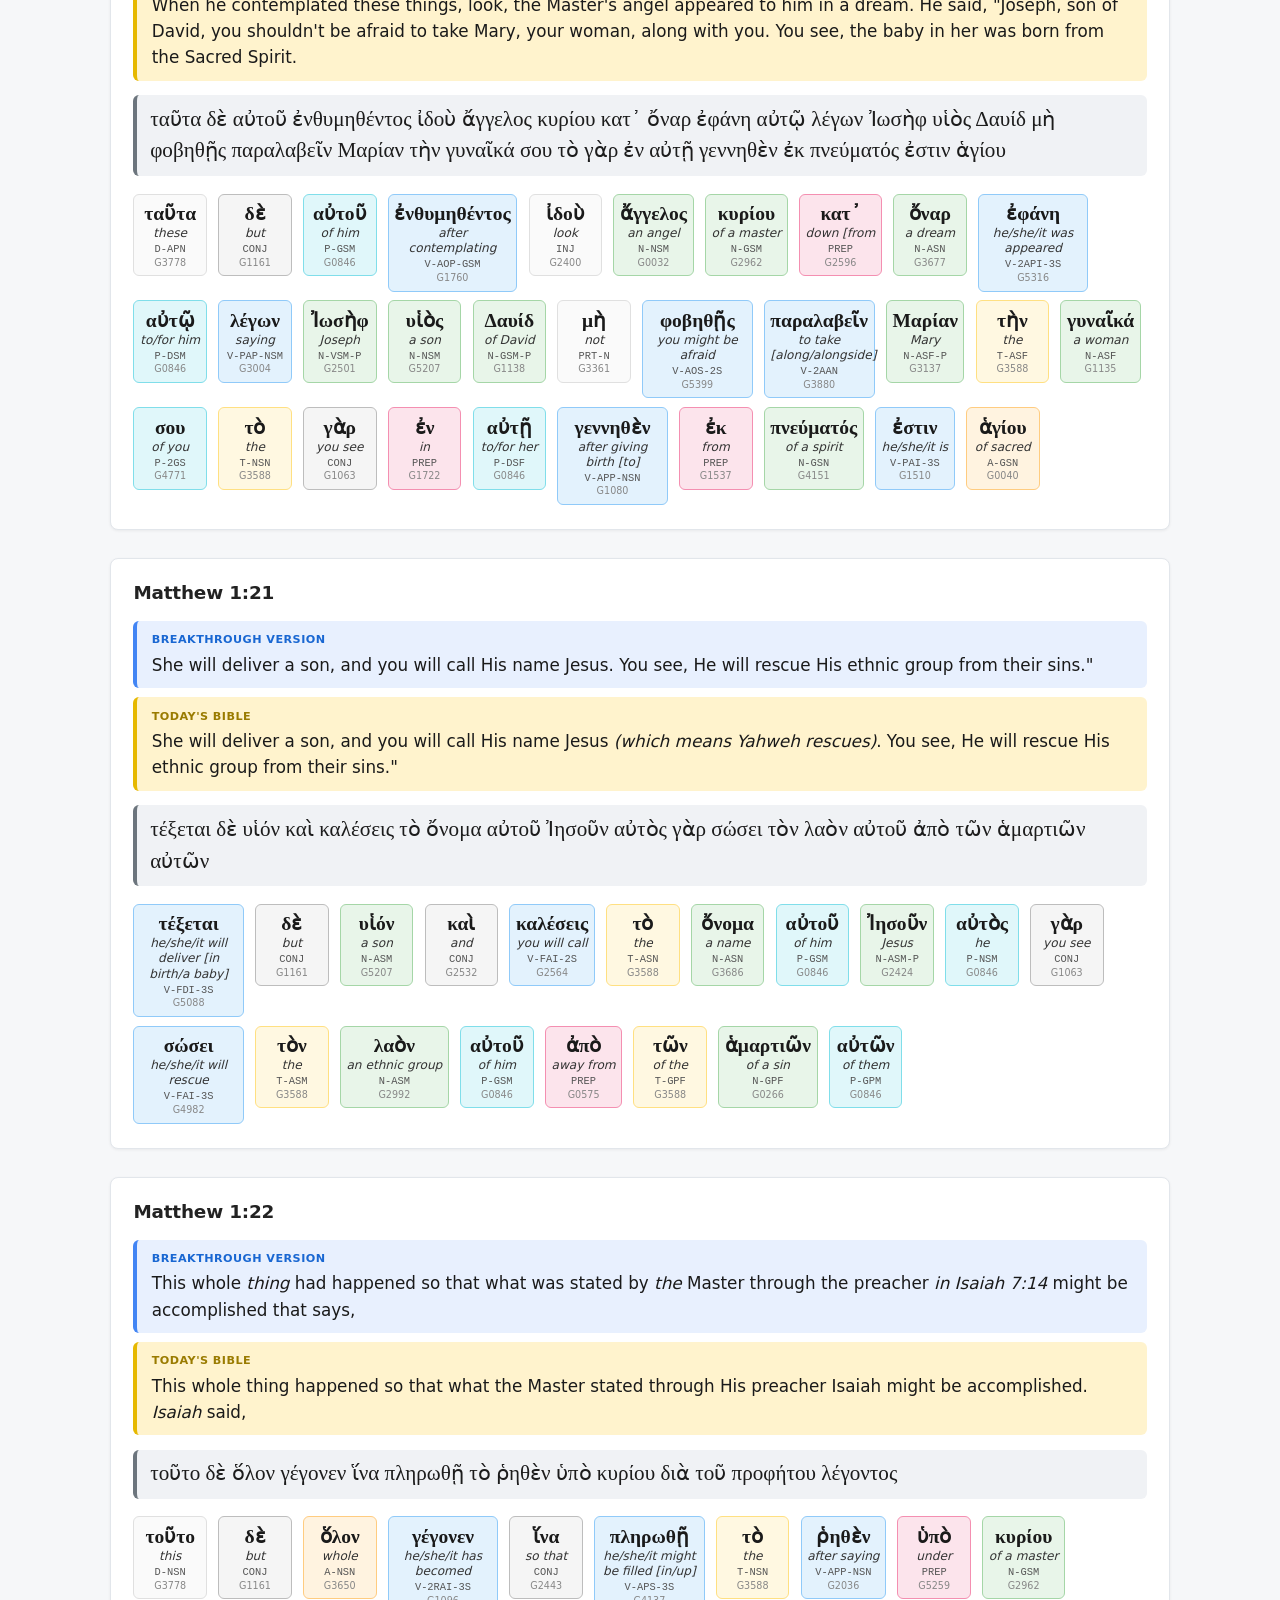
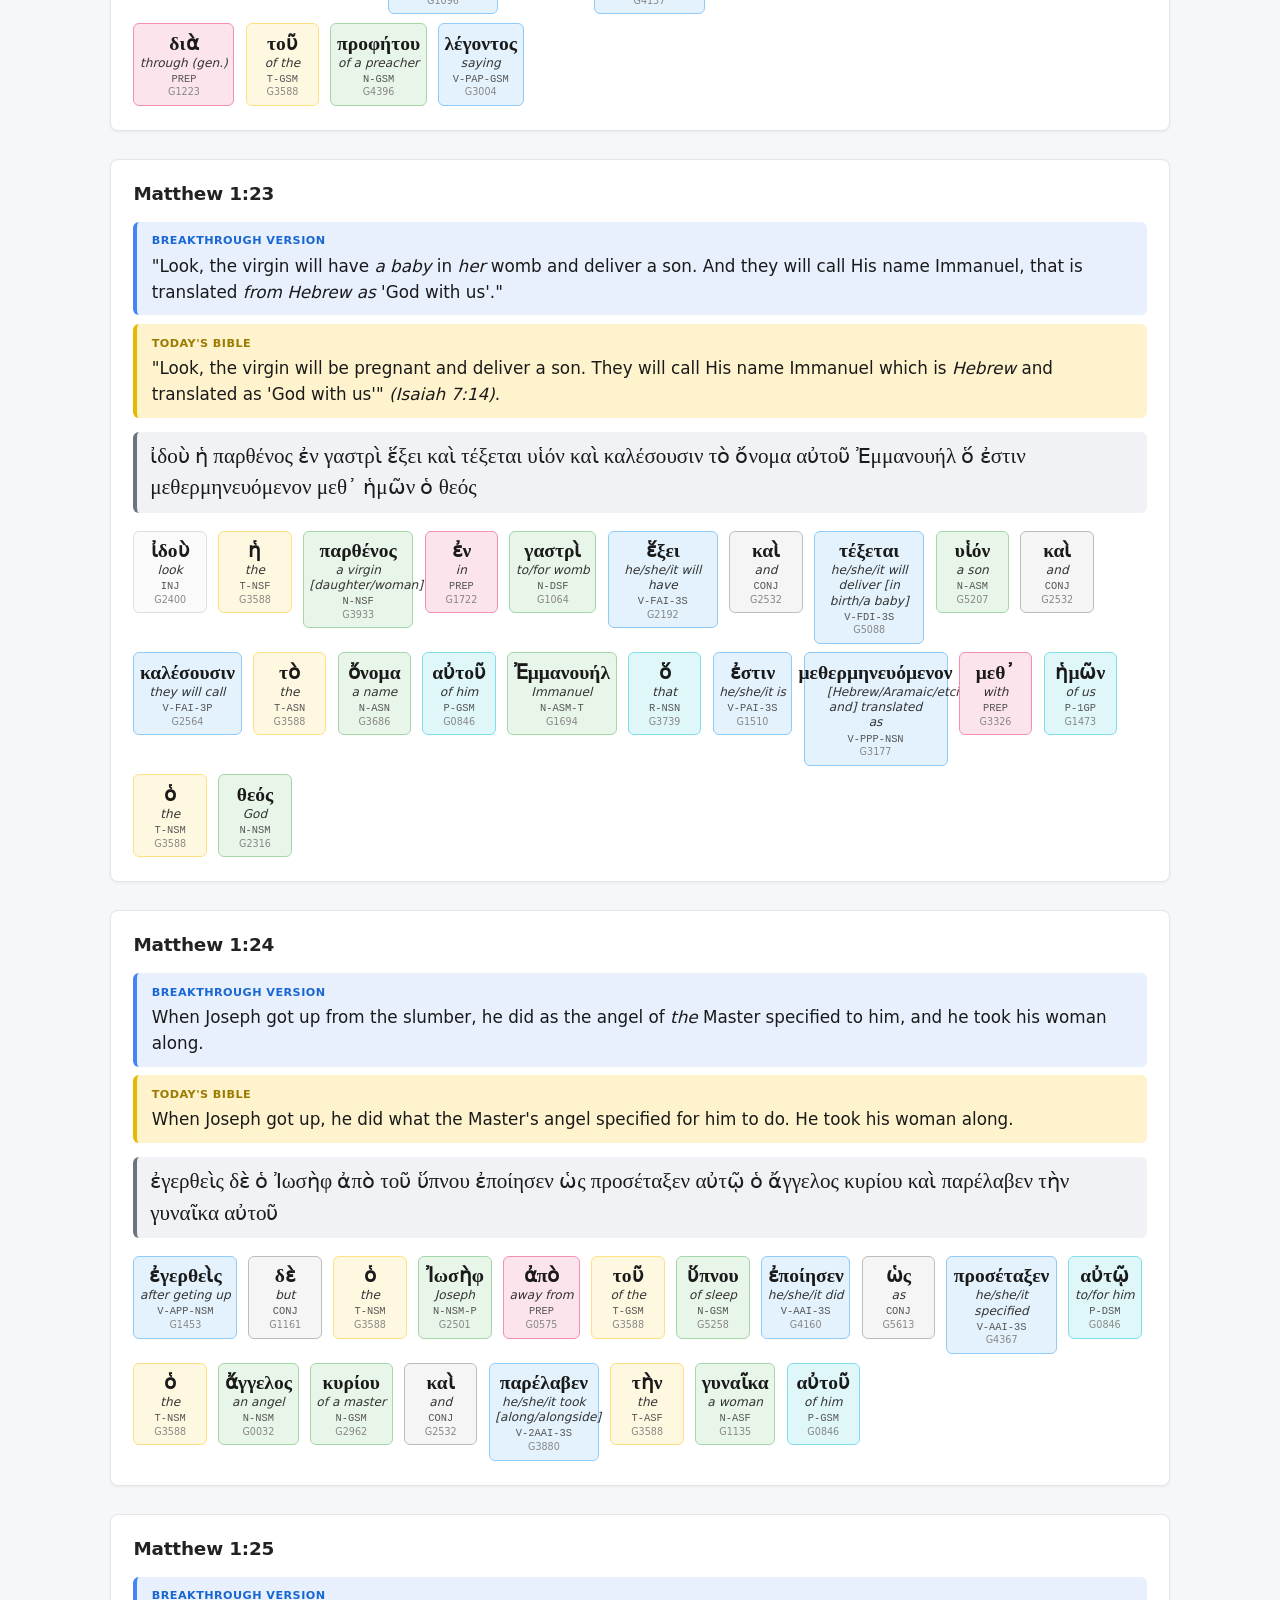
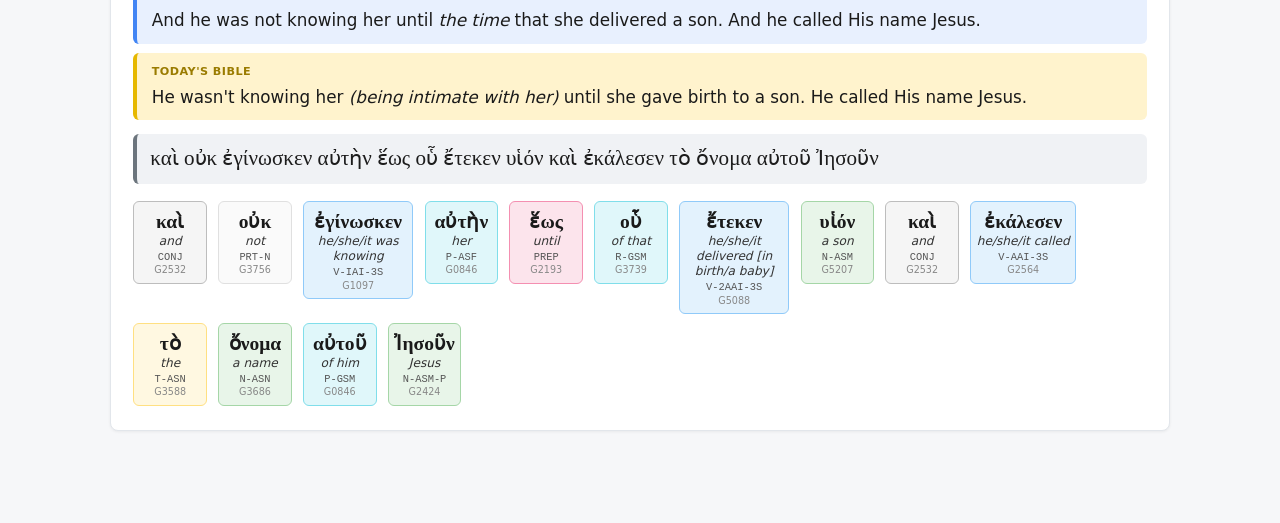
==== commit 9211c01d: "Add files via upload" ====
--- a/interlinear.html
+++ b/interlinear.html
@@ -3,10 +3,38 @@
 <head>
   <meta charset="UTF-8">
   <meta name="viewport" content="width=device-width, initial-scale=1">
-  <title>Interlinear</title>
-  <link rel="stylesheet" href="styles.css">
+  <title>Today's Interlinear New Testament</title>
+  <link rel="stylesheet" href="data/styles.css">
 </head>
 <body>
+<!-- Back to Home bar -->
+<div id="bu-home-bar" style="
+    position: sticky;
+    top: 0;
+    z-index: 9999;
+    background: #2c2416;
+    color: #f7f4ef;
+    padding: 10px 16px;
+    display: flex;
+    align-items: center;
+    gap: 12px;
+    font-family: system-ui, -apple-system, sans-serif;
+    font-size: 15px;
+    box-shadow: 0 2px 8px rgba(0,0,0,0.25);
+">
+    <a href="index.html" style="
+        color: #f7f4ef;
+        text-decoration: none;
+        font-weight: 600;
+        display: inline-flex;
+        align-items: center;
+        gap: 6px;
+    ">
+        ← Bible Underground
+    </a>
+    <span style="opacity: 0.5; margin: 0 4px;">|</span>
+    <span style="opacity: 0.85; font-size: 14px;">Home</span>
+</div>
 
 <header>
   <div style="max-width:1100px;margin:0 auto 0.5rem;font-weight:700;font-size:1.05rem;">
@@ -62,6 +90,6 @@
   <div id="dict-content"></div>
 </div>
 
-<script type="module" src="app.js"></script>
+<script type="module" src="data/app.js"></script>
 </body>
 </html>
--- a/data/styles.css
+++ b/data/styles.css
@@ -0,0 +1,327 @@
+/* =========================================================
+   Interlinear NT – polished layout
+   ========================================================= */
+
+:root {
+  --bg: #f6f7f9;
+  --card: #ffffff;
+  --text: #1a1a1a;
+  --muted: #5c6570;
+  --border: #e2e6eb;
+  --accent: #3b5bdb;
+  --bv: #e8f0fe;
+  --bv-border: #4285f4;
+  --tb: #fff3cd;
+  --tb-border: #e6b800;
+  --greek-bg: #f0f2f5;
+  --shadow: 0 1px 3px rgba(0,0,0,.06);
+  --radius: 8px;
+  --font: system-ui, -apple-system, "Segoe UI", Roboto, "Helvetica Neue", Arial, sans-serif;
+  --greek-font: "SBL Greek", "Gentium Plus", "Noto Serif", "Times New Roman", serif;
+}
+
+*, *::before, *::after { box-sizing: border-box; }
+
+html { scroll-behavior: smooth; }
+
+body {
+  margin: 0;
+  font-family: var(--font);
+  font-size: 16px;
+  line-height: 1.5;
+  color: var(--text);
+  background: var(--bg);
+}
+
+/* ---------- Header / nav form ---------- */
+header {
+  position: sticky;
+  top: 0;
+  z-index: 100;
+  background: var(--card);
+  border-bottom: 1px solid var(--border);
+  box-shadow: var(--shadow);
+  padding: 0.75rem 1.25rem;
+}
+
+header form {
+  display: flex;
+  flex-wrap: wrap;
+  align-items: center;
+  gap: 0.75rem 1.25rem;
+  max-width: 1100px;
+  margin: 0 auto;
+}
+
+header label {
+  display: flex;
+  align-items: center;
+  gap: 0.4rem;
+  font-size: 0.85rem;
+  font-weight: 600;
+  color: var(--muted);
+}
+
+header select,
+header input[type="number"] {
+  font: inherit;
+  padding: 0.35rem 0.55rem;
+  border: 1px solid var(--border);
+  border-radius: 6px;
+  background: #fff;
+  color: var(--text);
+}
+
+header select:focus,
+header input:focus {
+  outline: 2px solid var(--accent);
+  outline-offset: 1px;
+}
+
+header button {
+  font: inherit;
+  font-weight: 600;
+  padding: 0.4rem 1rem;
+  border: none;
+  border-radius: 6px;
+  background: var(--accent);
+  color: #fff;
+  cursor: pointer;
+  transition: background .15s, transform .1s;
+}
+
+header button:hover { background: #2f4ab8; }
+header button:active { transform: scale(.97); }
+
+/* ---------- Main content ---------- */
+main {
+  max-width: 1100px;
+  margin: 0 auto;
+  padding: 1.5rem 1.25rem 4rem;
+}
+
+.verse {
+  background: var(--card);
+  border: 1px solid var(--border);
+  border-radius: var(--radius);
+  box-shadow: var(--shadow);
+  padding: 1.25rem 1.4rem 1.5rem;
+  margin-bottom: 1.75rem;
+}
+
+.verse h3 {
+  margin: 0 0 0.9rem;
+  font-size: 1.15rem;
+  font-weight: 700;
+  color: #222;
+  letter-spacing: -0.01em;
+}
+
+/* ---------- English versions ---------- */
+.english-versions {
+  display: flex;
+  flex-direction: column;
+  gap: 0.55rem;
+  margin-bottom: 0.9rem;
+}
+
+.english {
+  padding: 0.65rem 0.9rem;
+  border-radius: 6px;
+  line-height: 1.55;
+  font-size: 1.05rem;
+}
+
+.english .version-label {
+  display: block;
+  font-size: 0.7rem;
+  font-weight: 700;
+  text-transform: uppercase;
+  letter-spacing: 0.04em;
+  margin-bottom: 0.2rem;
+}
+
+.english.bv {
+  background: var(--bv);
+  border-left: 4px solid var(--bv-border);
+}
+.english.bv .version-label { color: #1967d2; }
+
+.english.tb {
+  background: var(--tb);
+  border-left: 4px solid var(--tb-border);
+}
+.english.tb .version-label { color: #9a7b00; }
+
+/* ---------- Continuous Greek verse ---------- */
+.greek-verse {
+  font-family: var(--greek-font);
+  font-size: 1.32rem;
+  line-height: 1.5;
+  margin: 0.35rem 0 1.1rem;
+  padding: 0.55rem 0.8rem;
+  background: var(--greek-bg);
+  border-radius: 6px;
+  border-left: 4px solid #6c757d;
+  color: #1c1c1c;
+}
+
+/* ---------- Interlinear boxes ---------- */
+.interlinear {
+  display: flex;
+  flex-wrap: wrap;
+  gap: 0.55rem 0.7rem;
+  align-items: flex-start;
+}
+
+.word {
+  display: flex;
+  flex-direction: column;
+  align-items: center;
+  min-width: 4.6em;
+  max-width: 9em;
+  text-align: center;
+  cursor: pointer;
+  padding: 0.4em 0.35em 0.45em;
+  border-radius: 6px;
+  border: 1px solid transparent;
+  transition: filter .12s, box-shadow .12s, transform .1s;
+  line-height: 1.2;
+}
+
+.word:hover {
+  filter: brightness(0.97);
+  box-shadow: 0 2px 6px rgba(0,0,0,.08);
+  transform: translateY(-1px);
+}
+
+.word:active { transform: translateY(0); }
+
+.greek {
+  font-family: var(--greek-font);
+  font-size: 1.22rem;
+  font-weight: 600;
+  line-height: 1.1;
+  padding-top: 0.12em;   /* room for diacritics */
+  margin-bottom: -0.05em;
+}
+
+.gloss {
+  font-size: 0.76rem;
+  color: #333;
+  margin-top: 0.2em;
+  font-style: italic;
+  max-width: 8em;
+  line-height: 1.25;
+}
+
+.morph {
+  font-size: 0.65rem;
+  color: #555;
+  margin-top: 0.18em;
+  font-family: ui-monospace, "Cascadia Code", "Consolas", monospace;
+}
+
+.strongs {
+  font-size: 0.6rem;
+  color: #888;
+  margin-top: 0.1em;
+}
+
+/* Part-of-speech colors */
+.word.pos-verb      { background: #e3f2fd; border-color: #90caf9; }
+.word.pos-noun      { background: #e8f5e9; border-color: #a5d6a7; }
+.word.pos-adj       { background: #fff3e0; border-color: #ffcc80; }
+.word.pos-adv       { background: #f3e5f5; border-color: #ce93d8; }
+.word.pos-pron      { background: #e0f7fa; border-color: #80deea; }
+.word.pos-prep      { background: #fce4ec; border-color: #f48fb1; }
+.word.pos-conj      { background: #f5f5f5; border-color: #bdbdbd; }
+.word.pos-particle  { background: #efebe9; border-color: #bcaaa4; }
+.word.pos-article   { background: #fff8e1; border-color: #ffe082; }
+.word.pos-other     { background: #fafafa; border-color: #e0e0e0; }
+
+/* ---------- Dictionary slide-out panel ---------- */
+#dict-panel {
+  position: fixed;
+  top: 0;
+  right: 0;
+  width: min(380px, 92vw);
+  height: 100%;
+  background: var(--card);
+  border-left: 1px solid var(--border);
+  box-shadow: -4px 0 24px rgba(0,0,0,.12);
+  padding: 1.25rem 1.35rem 2rem;
+  overflow-y: auto;
+  z-index: 200;
+  transform: translateX(0);
+  transition: transform .25s ease;
+}
+
+#dict-panel.hidden {
+  transform: translateX(105%);
+  pointer-events: none;
+}
+
+#close-dict {
+  position: absolute;
+  top: 0.6rem;
+  right: 0.7rem;
+  width: 2rem;
+  height: 2rem;
+  border: none;
+  border-radius: 50%;
+  background: #f0f0f0;
+  font-size: 1.25rem;
+  line-height: 1;
+  cursor: pointer;
+  color: #444;
+}
+
+#close-dict:hover { background: #e0e0e0; }
+
+#dict-content h3 {
+  margin: 0 0 0.5rem;
+  font-size: 1.2rem;
+  padding-right: 2rem;
+}
+
+#dict-content p { margin: 0.35rem 0; }
+
+.morph-breakdown {
+  background: #f5f6f8;
+  padding: 0.65rem 0.85rem;
+  border-radius: 6px;
+  margin: 0.85rem 0;
+  font-size: 0.88rem;
+}
+
+.morph-breakdown h4 {
+  margin: 0 0 0.4rem;
+  font-size: 0.78rem;
+  text-transform: uppercase;
+  letter-spacing: 0.03em;
+  color: var(--muted);
+}
+
+.morph-breakdown ul {
+  margin: 0;
+  padding-left: 1.15rem;
+}
+
+.morph-breakdown li { margin: 0.15rem 0; }
+
+/* ---------- Empty / error state ---------- */
+main > p {
+  text-align: center;
+  color: var(--muted);
+  padding: 3rem 1rem;
+}
+
+/* ---------- Small screens ---------- */
+@media (max-width: 600px) {
+  header form { gap: 0.5rem; }
+  .verse { padding: 1rem; }
+  .greek { font-size: 1.12rem; }
+  .greek-verse { font-size: 1.18rem; }
+  .word { min-width: 4em; }
+}
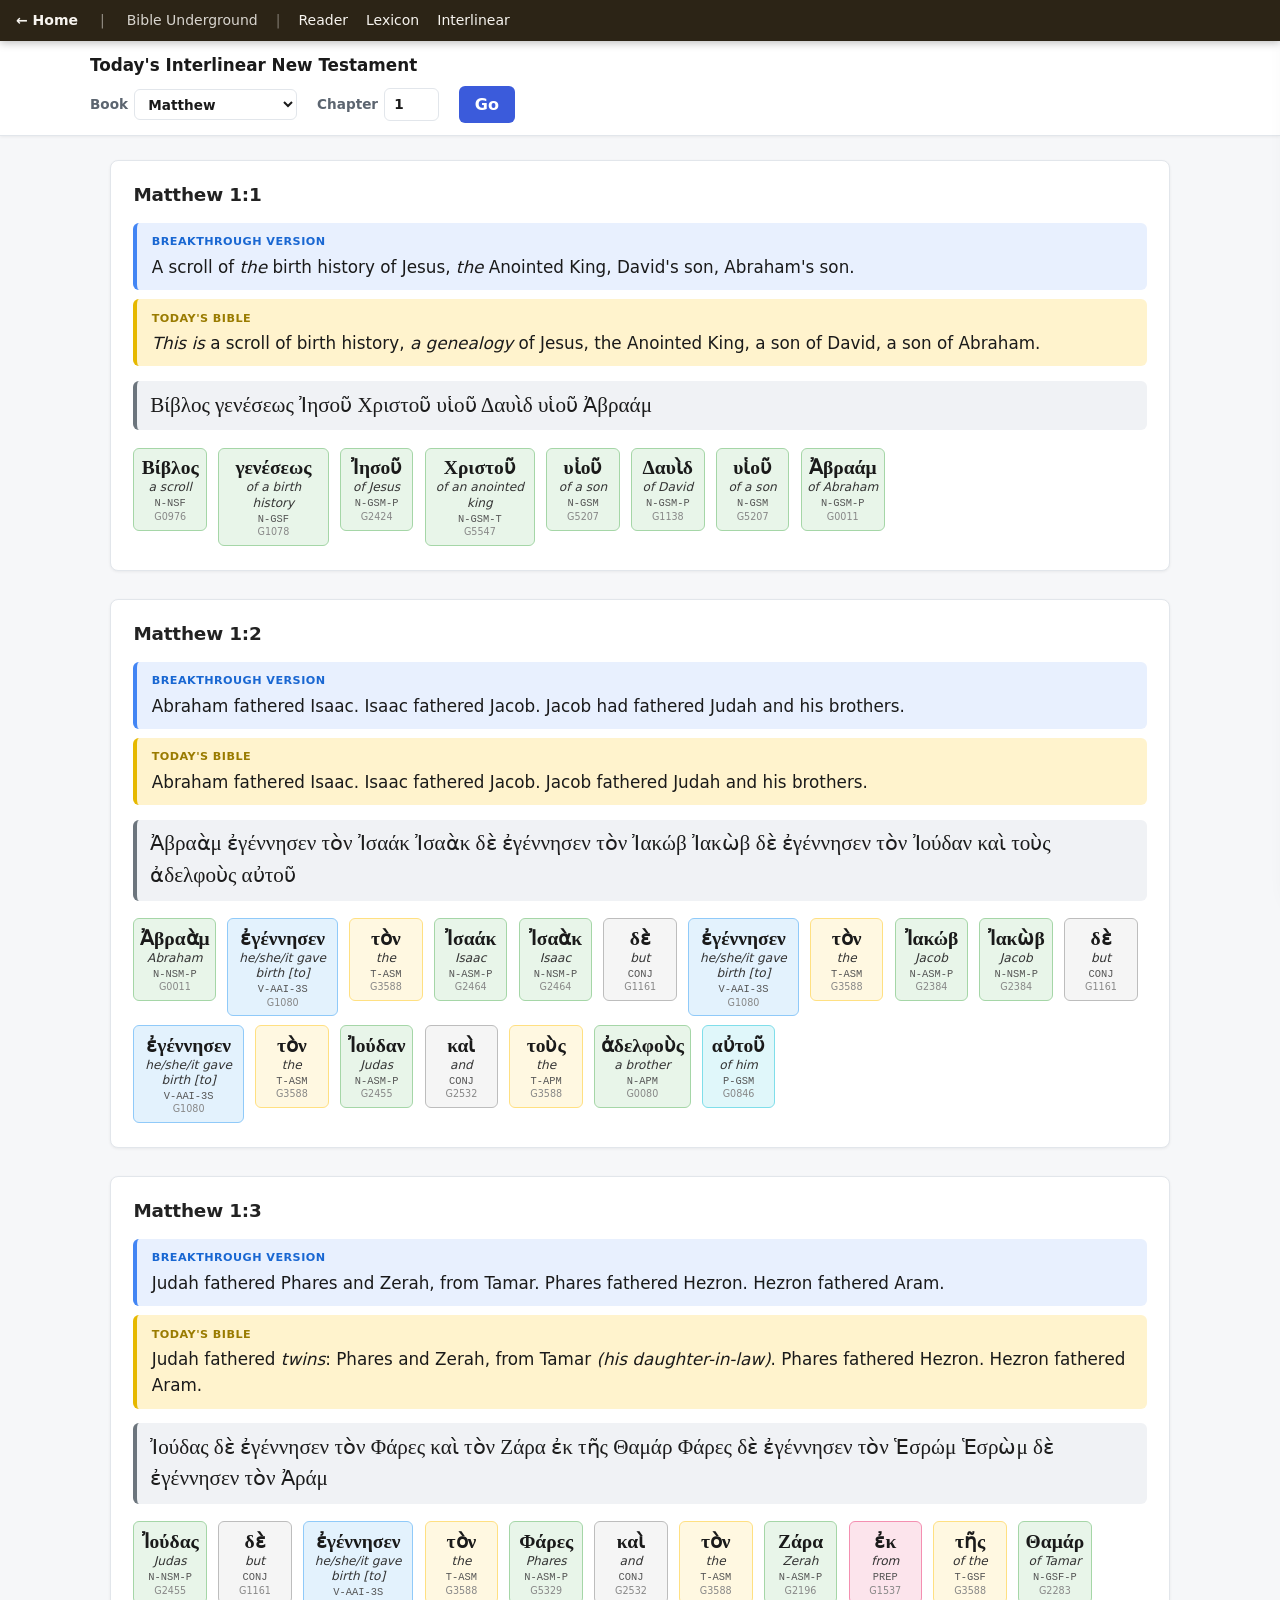
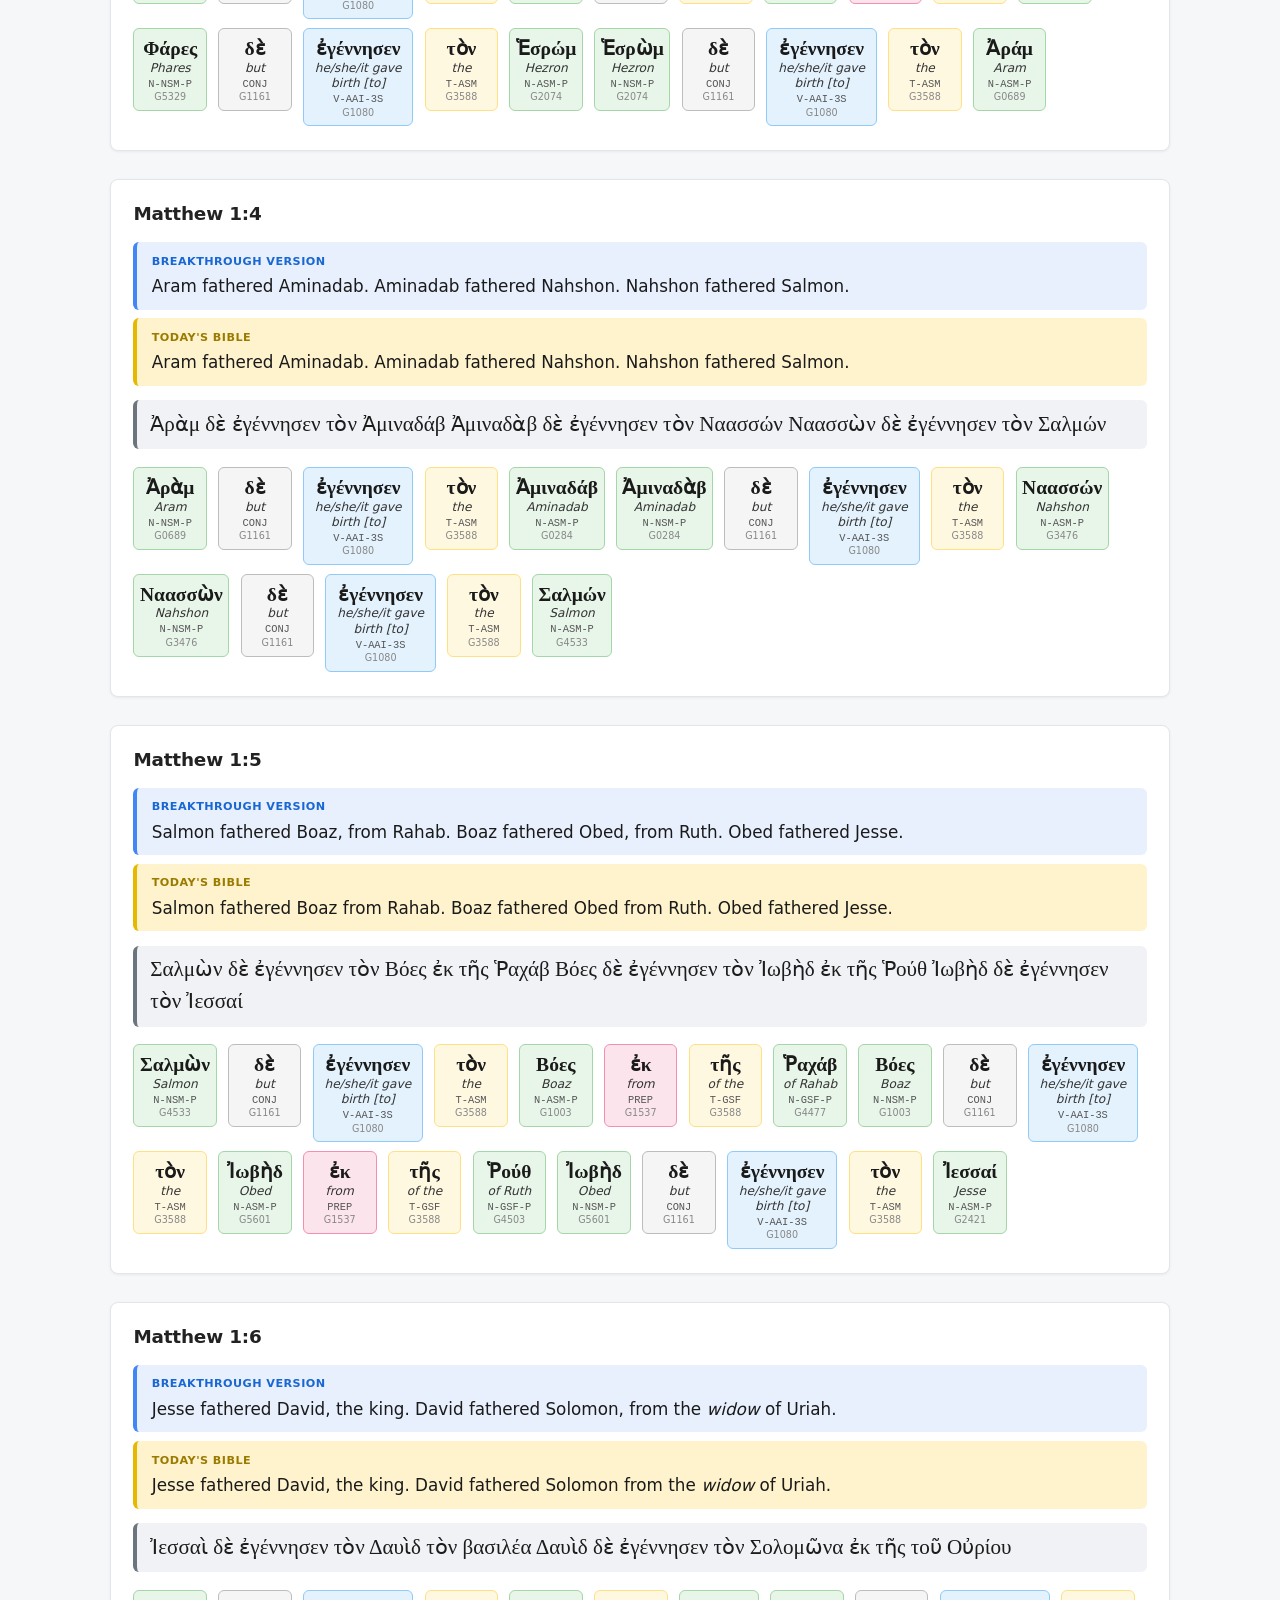
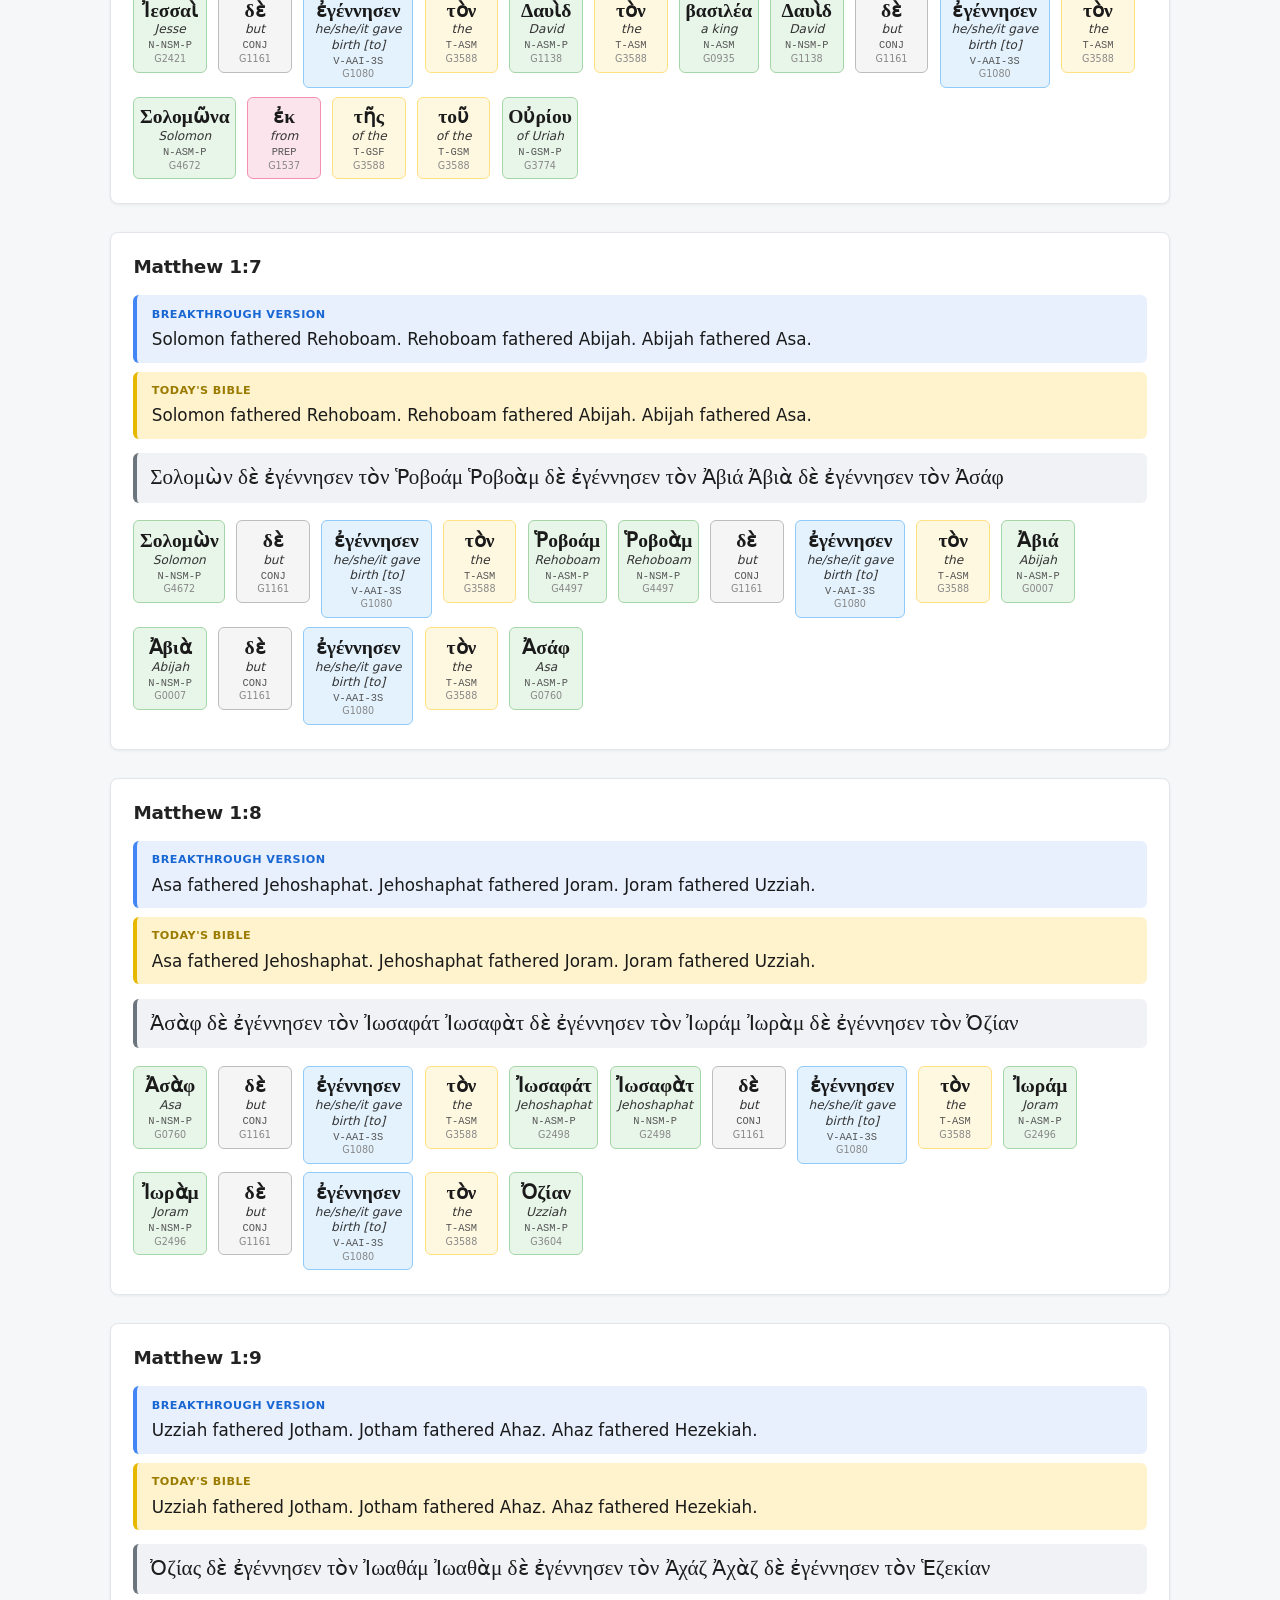
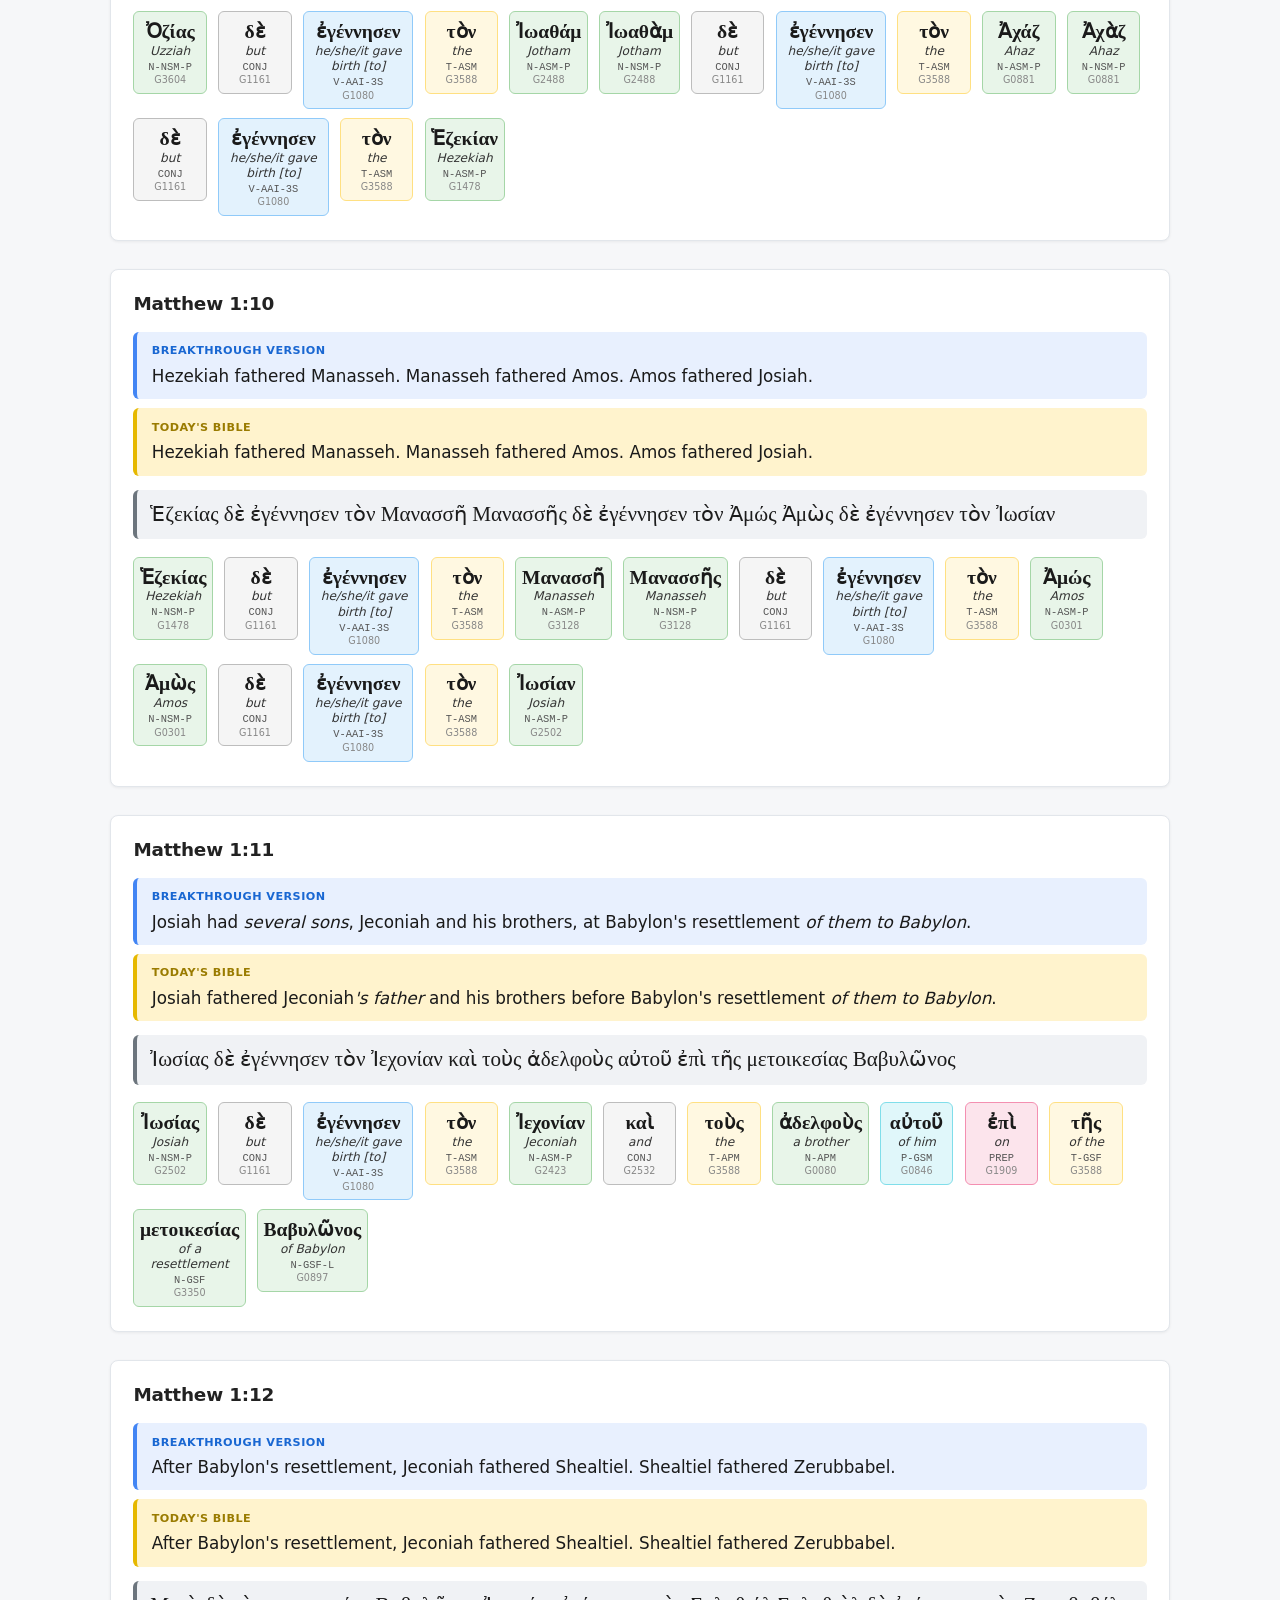
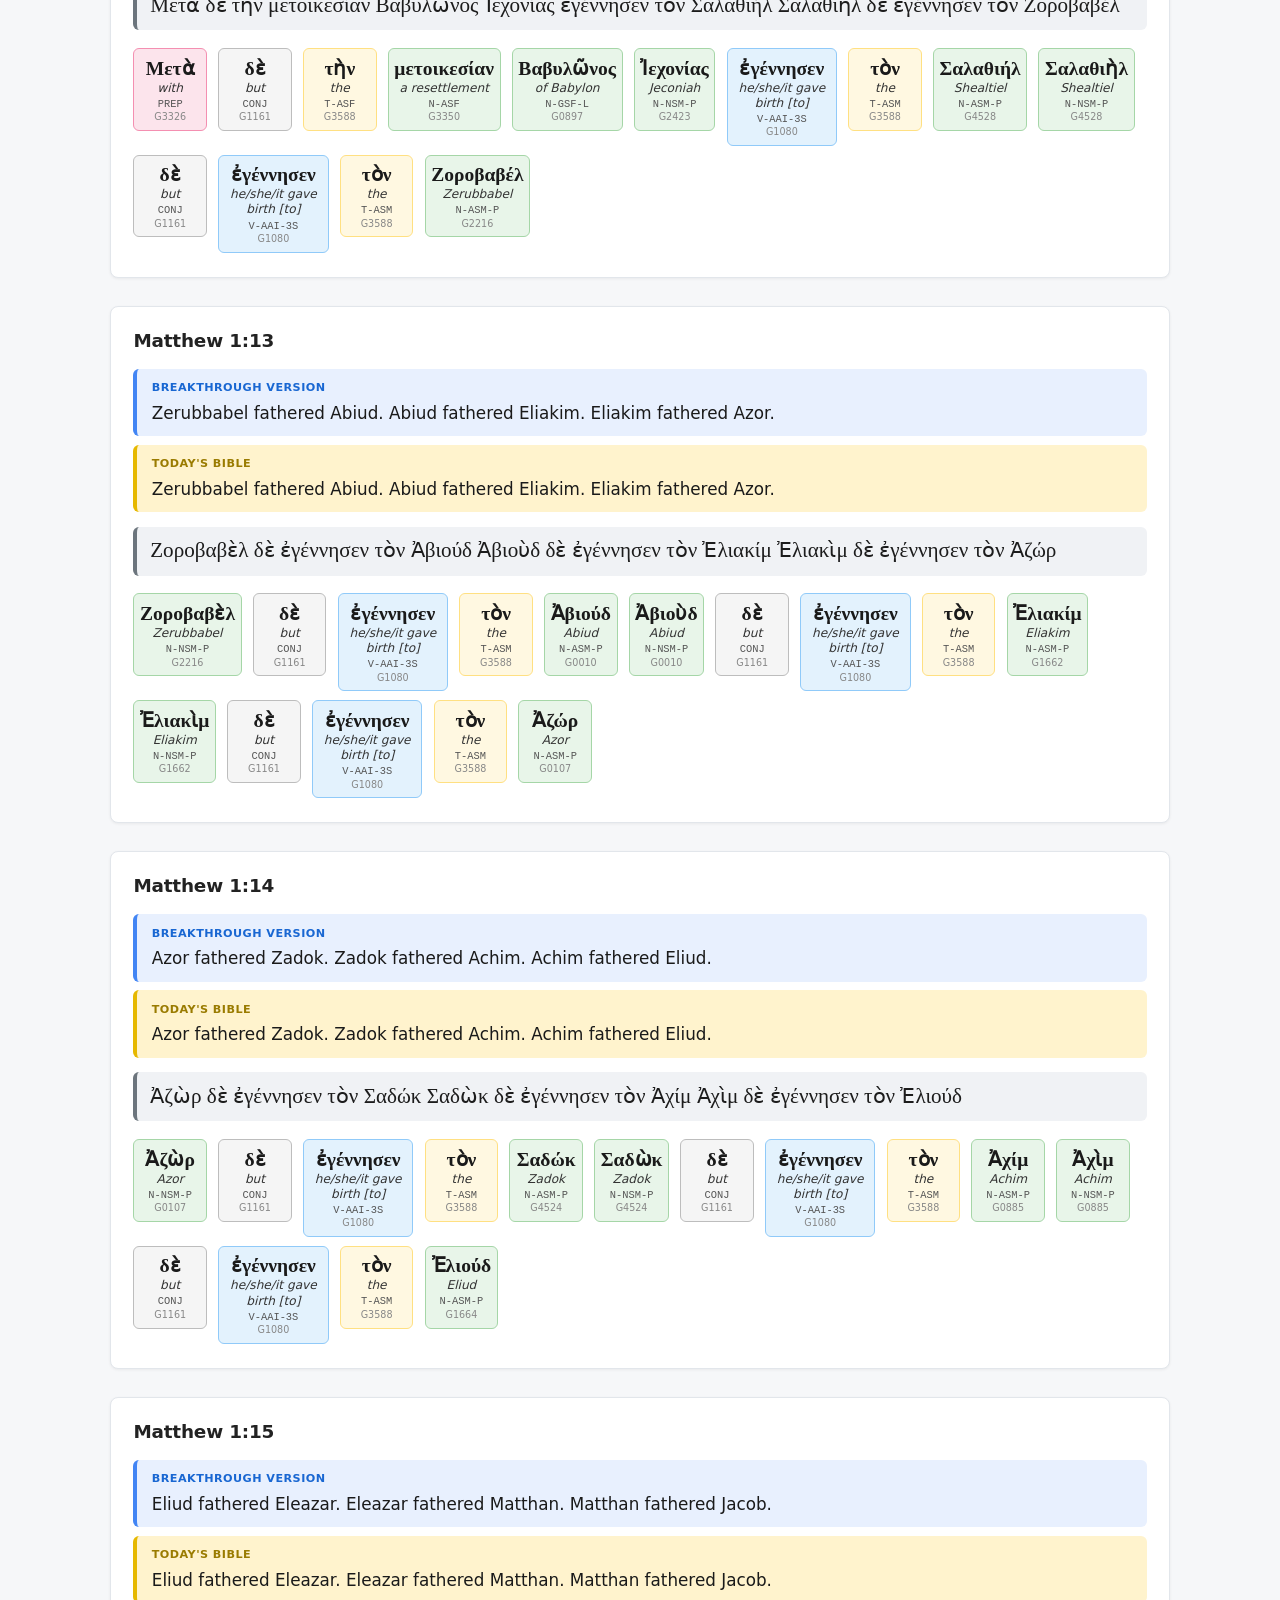
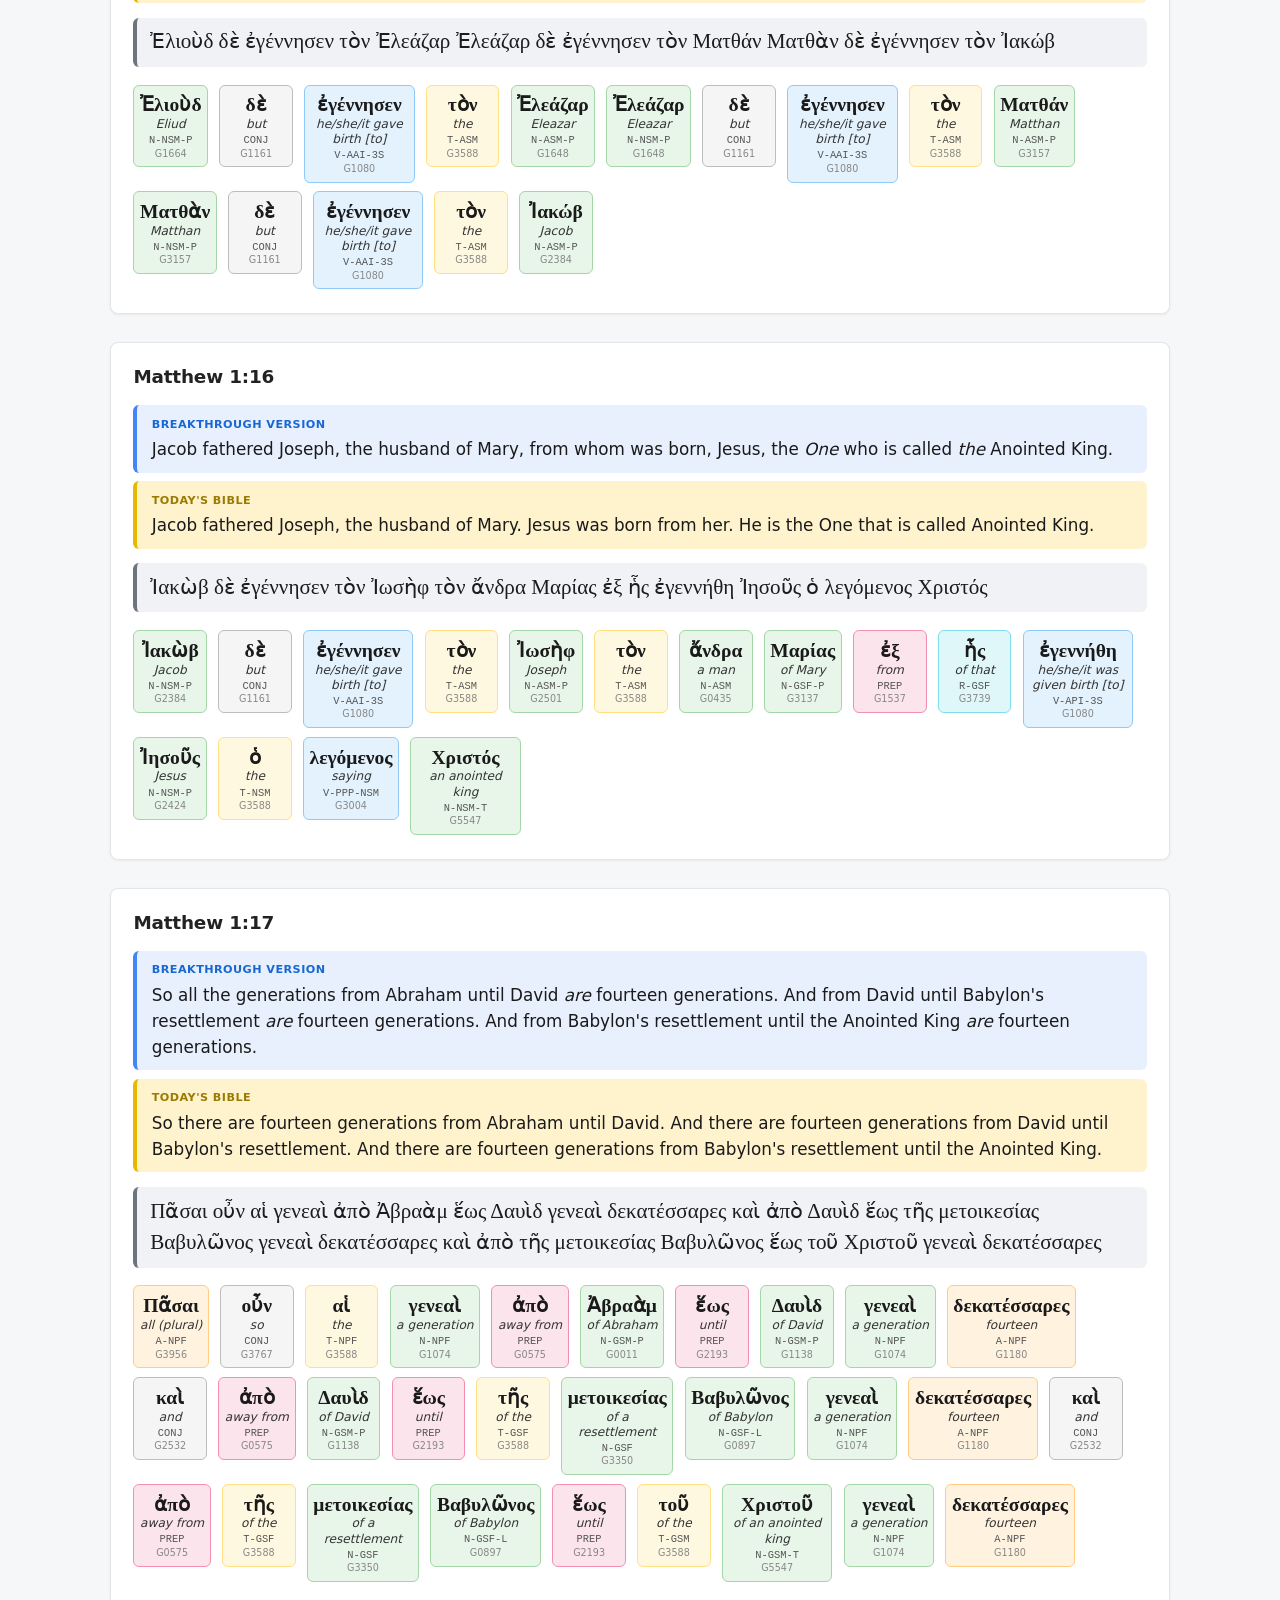
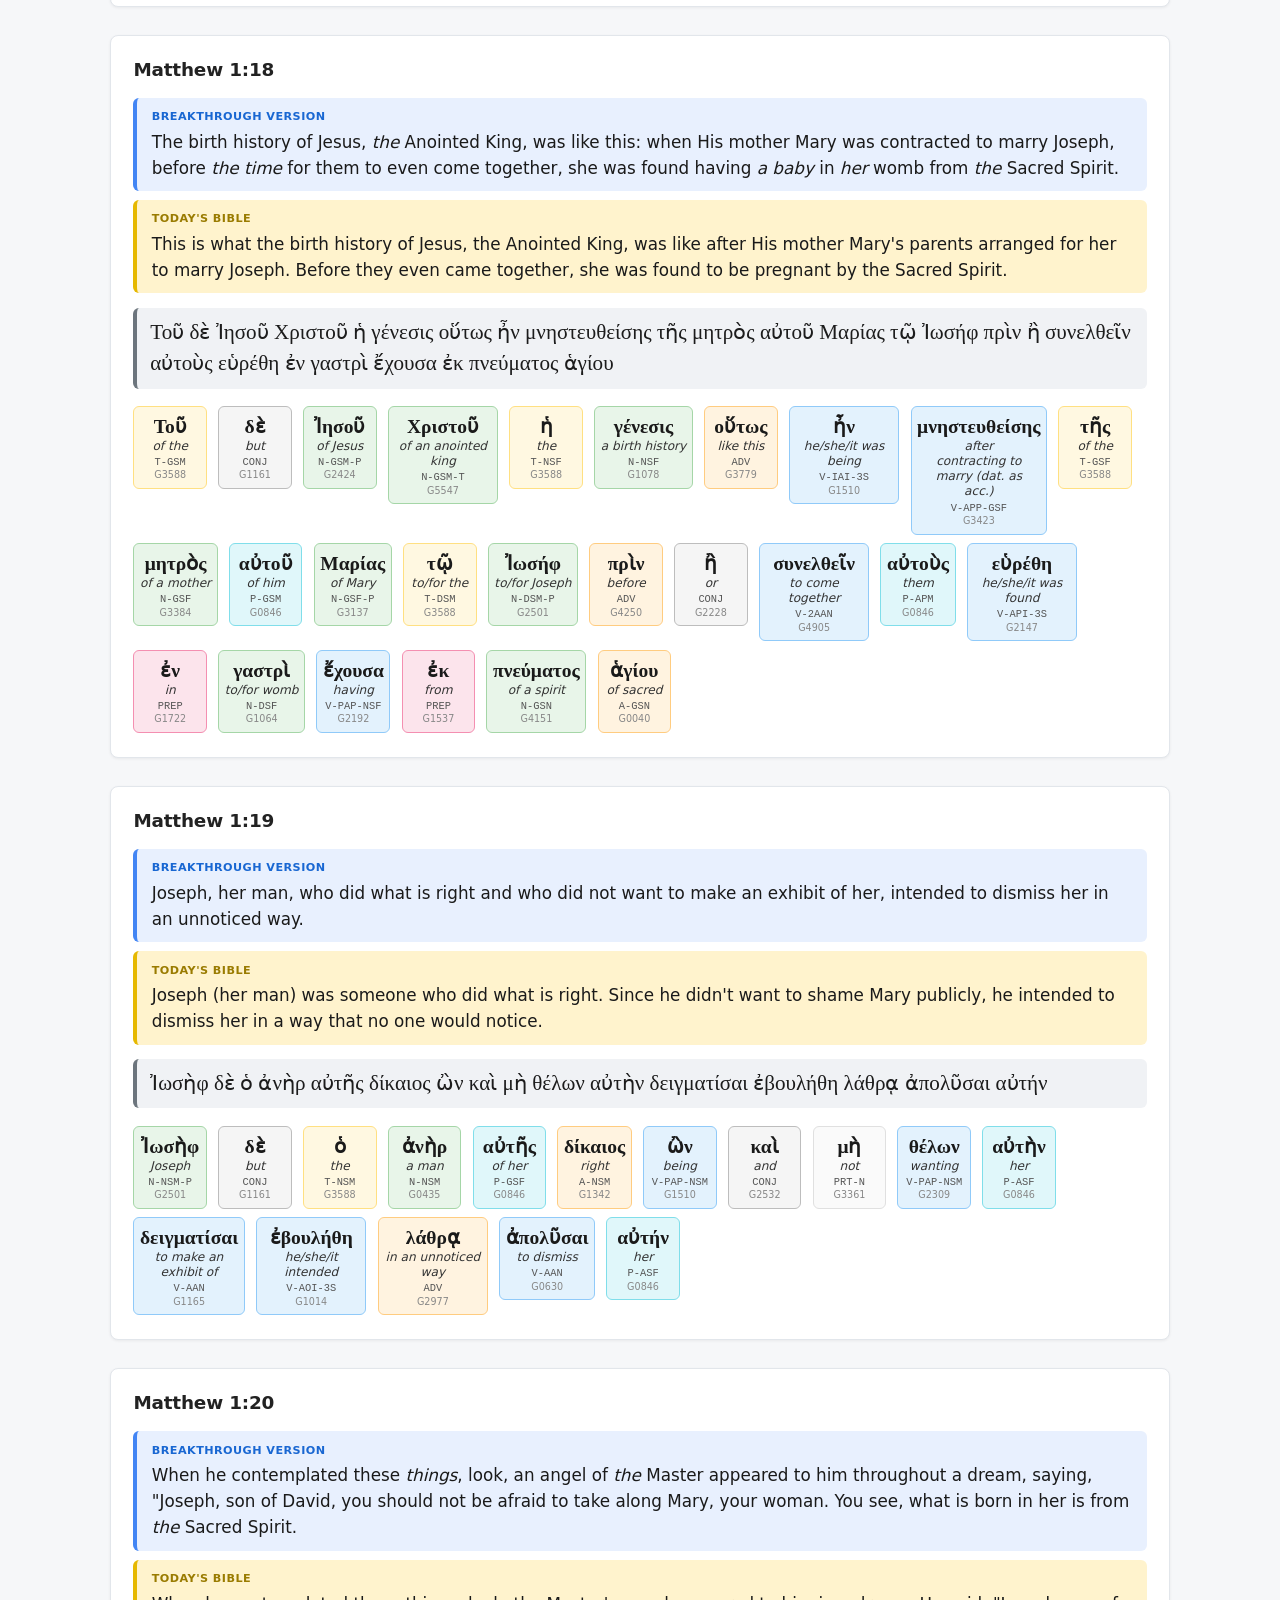
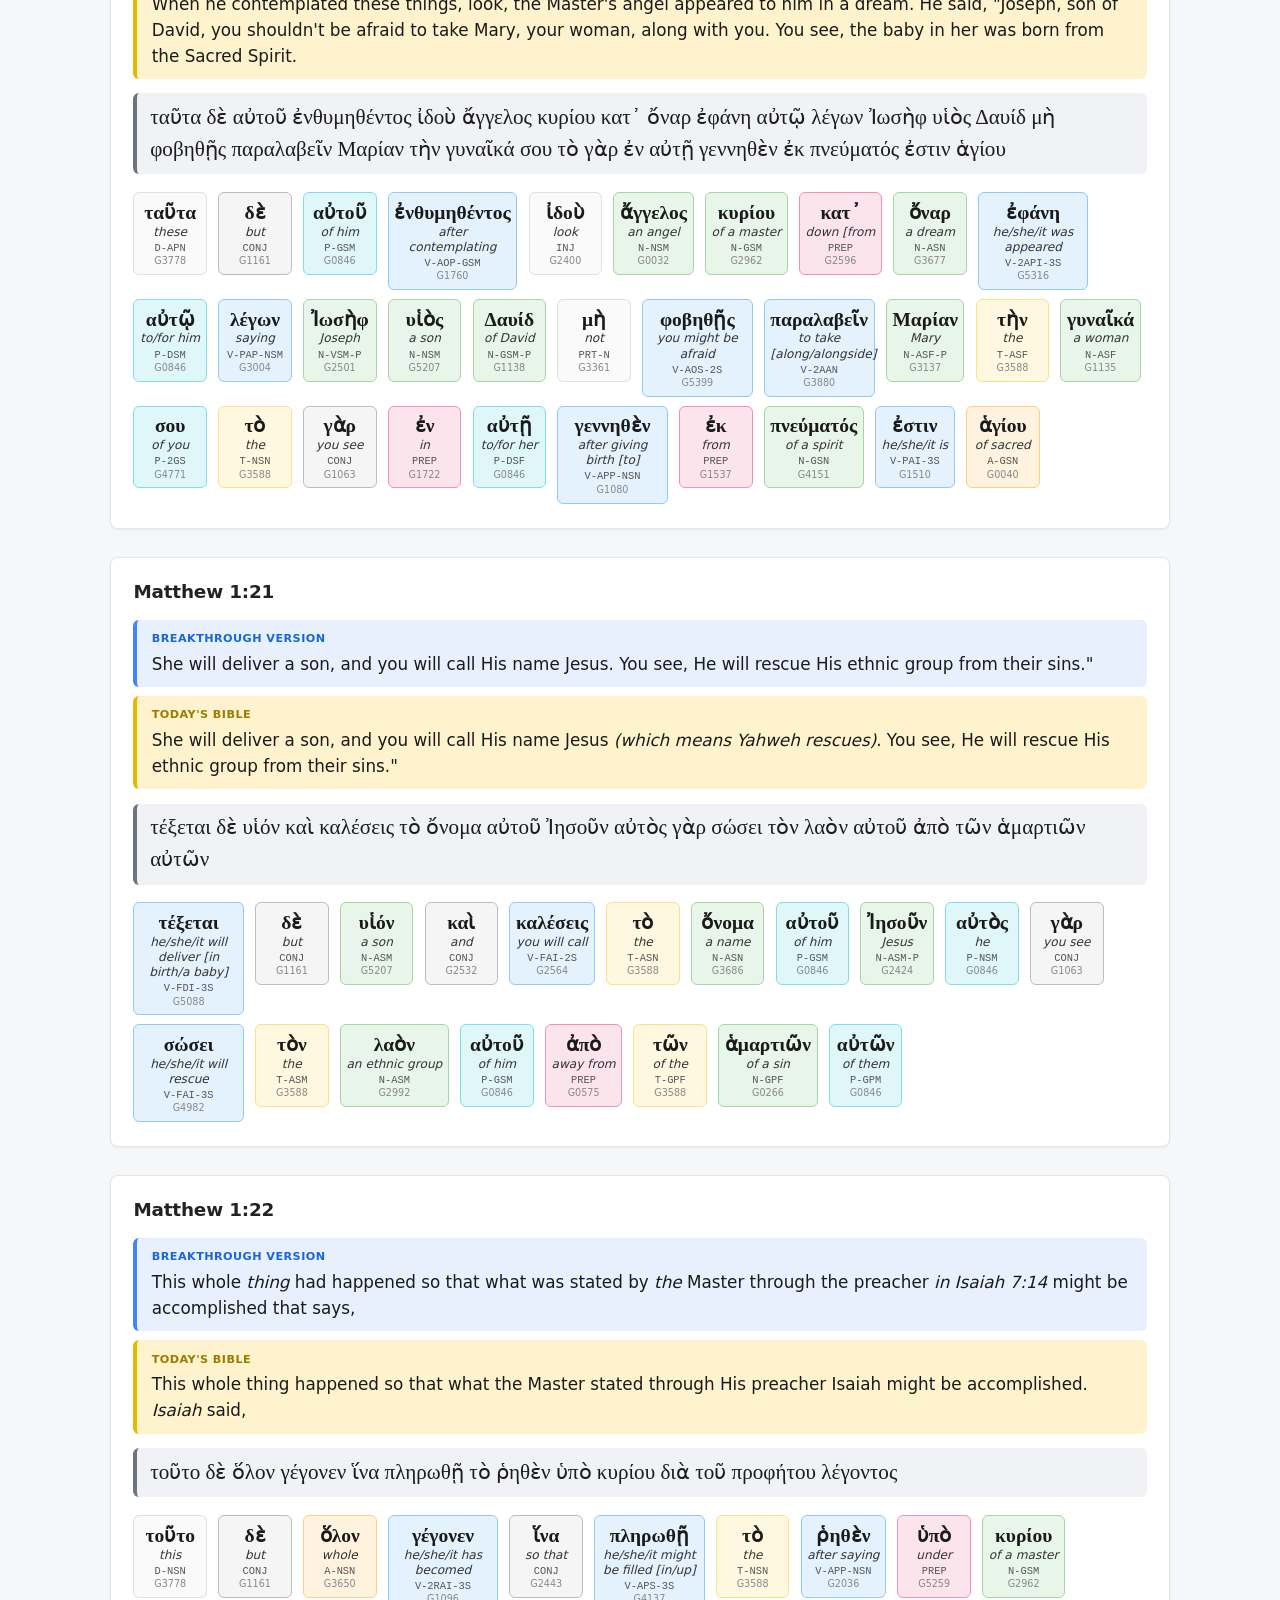
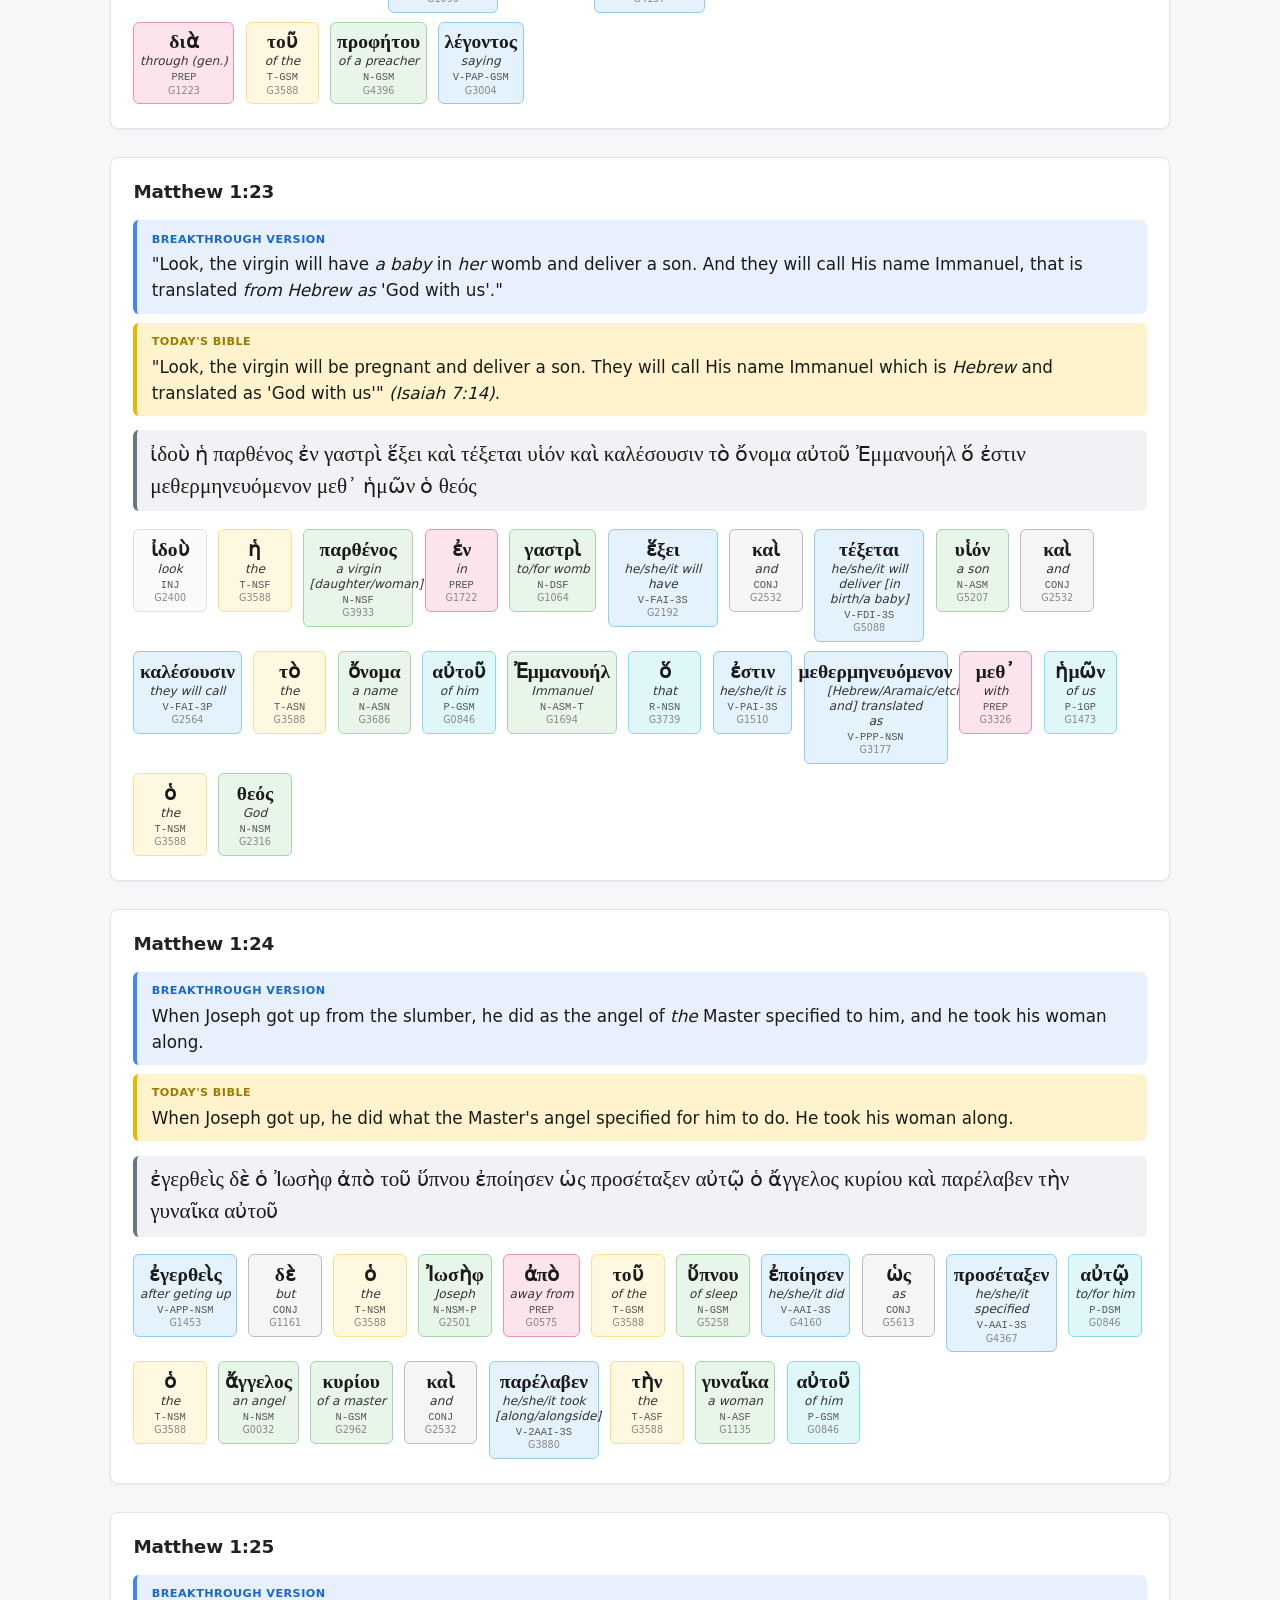
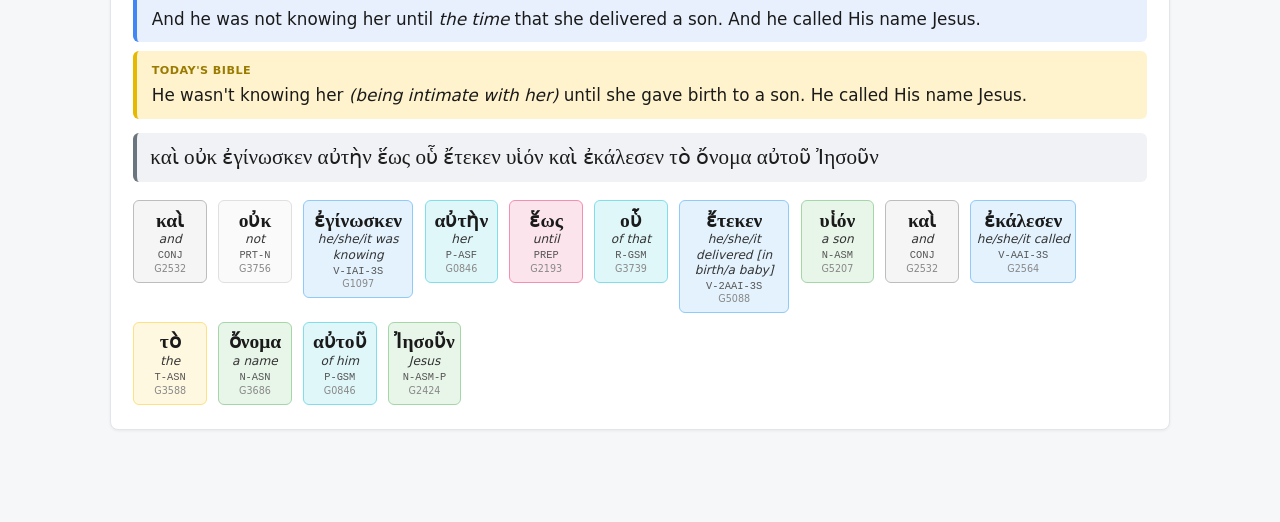
==== commit bcc986c2: "Add files via upload" ====
--- a/interlinear.html
+++ b/interlinear.html
@@ -7,7 +7,7 @@
   <link rel="stylesheet" href="data/styles.css">
 </head>
 <body>
-<!-- Back to Home bar -->
+<!-- Bible Underground navigation bar -->
 <div id="bu-home-bar" style="
     position: sticky;
     top: 0;
@@ -16,24 +16,32 @@
     color: #f7f4ef;
     padding: 10px 16px;
     display: flex;
+    flex-wrap: wrap;
     align-items: center;
-    gap: 12px;
+    gap: 8px 18px;
     font-family: system-ui, -apple-system, sans-serif;
-    font-size: 15px;
+    font-size: 14px;
     box-shadow: 0 2px 8px rgba(0,0,0,0.25);
 ">
-    <a href="index.html" style="
-        color: #f7f4ef;
-        text-decoration: none;
-        font-weight: 600;
-        display: inline-flex;
-        align-items: center;
-        gap: 6px;
-    ">
-        ← Bible Underground
+    <a href="index.html" style="color:#f7f4ef; text-decoration:none; font-weight:600;">
+        ← Home
     </a>
     <span style="opacity: 0.5; margin: 0 4px;">|</span>
-    <span style="opacity: 0.85; font-size: 14px;">Home</span>
+    <span style="opacity: 0.85; font-size: 14px;">Bible Underground</span>
+
+    <span style="opacity:0.4;">|</span>
+
+    <a href="underground.html" style="color:#f7f4ef; text-decoration:none;">
+        Reader
+    </a>
+
+    <a href="lexicon.html" style="color:#f7f4ef; text-decoration:none;">
+        Lexicon
+    </a>
+
+    <a href="interlinear.html" style="color:#f7f4ef; text-decoration:none;">
+        Interlinear
+    </a>
 </div>
 
 <header>
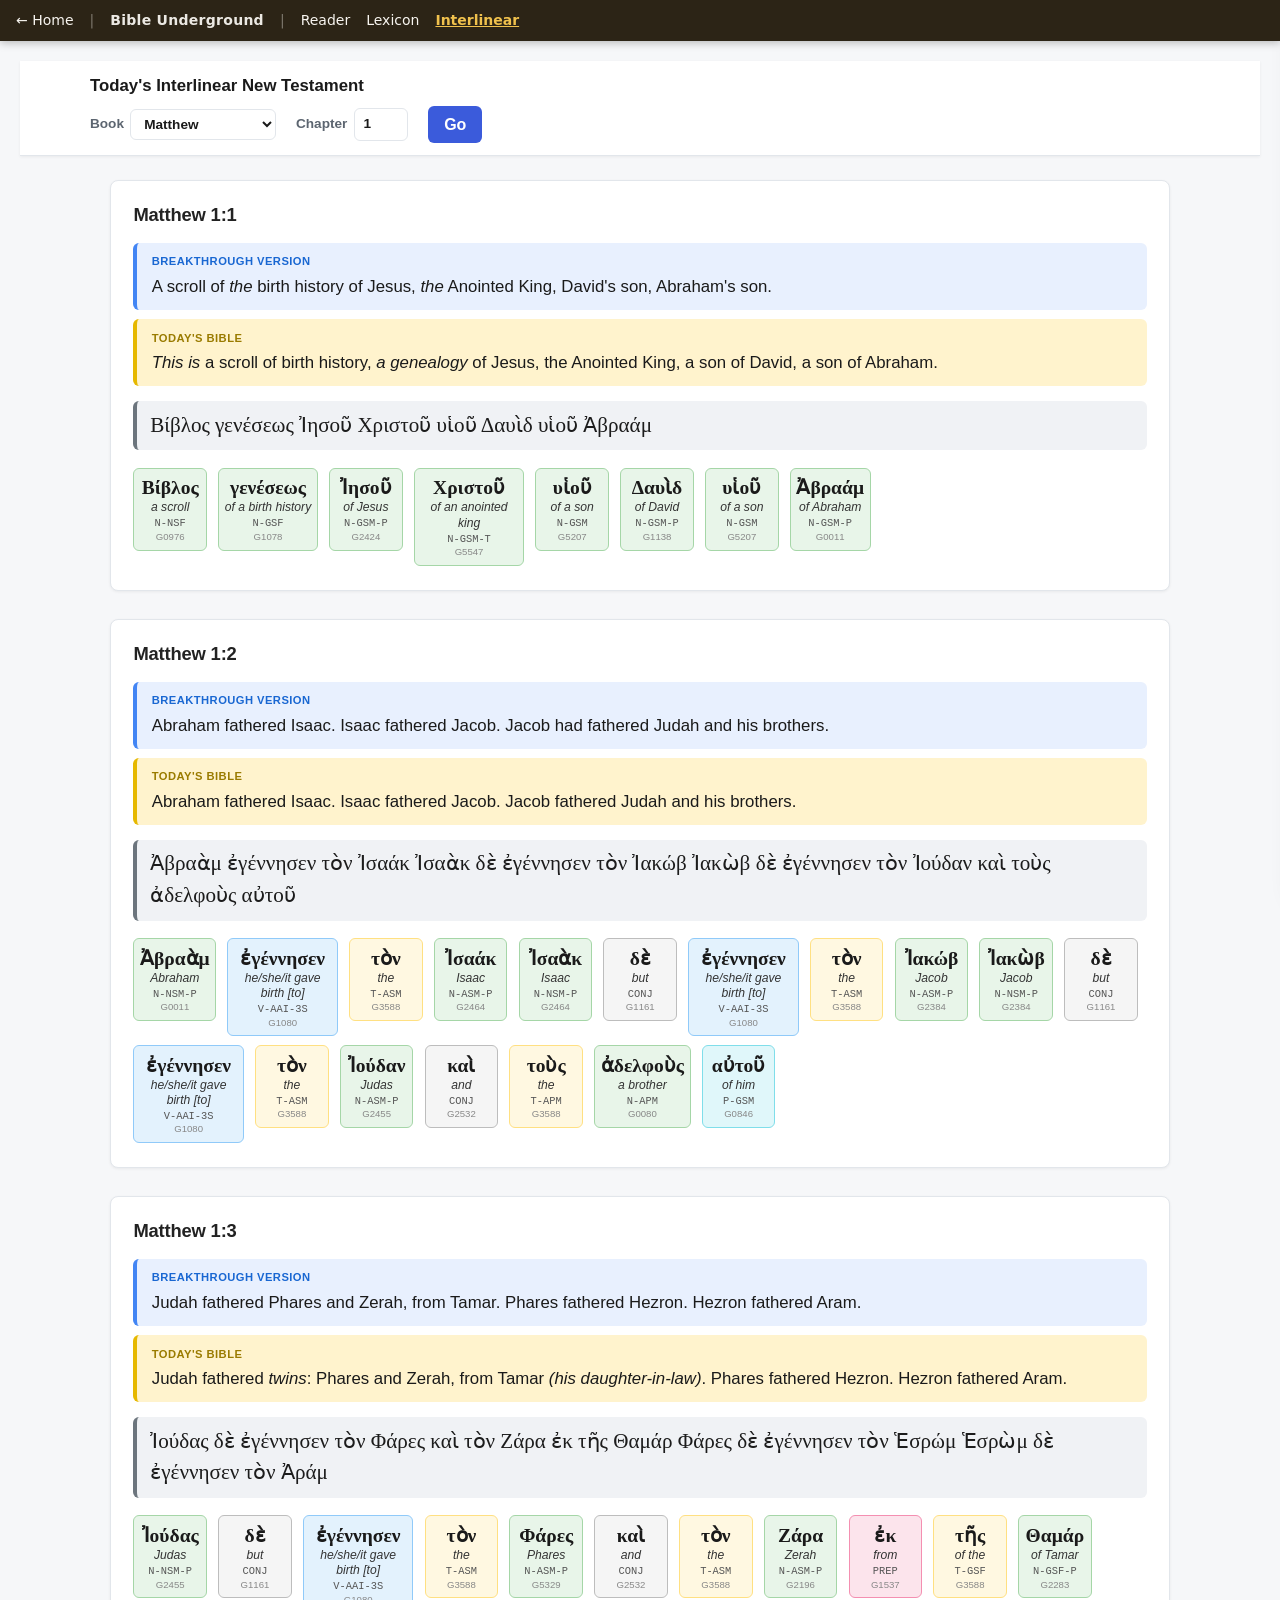
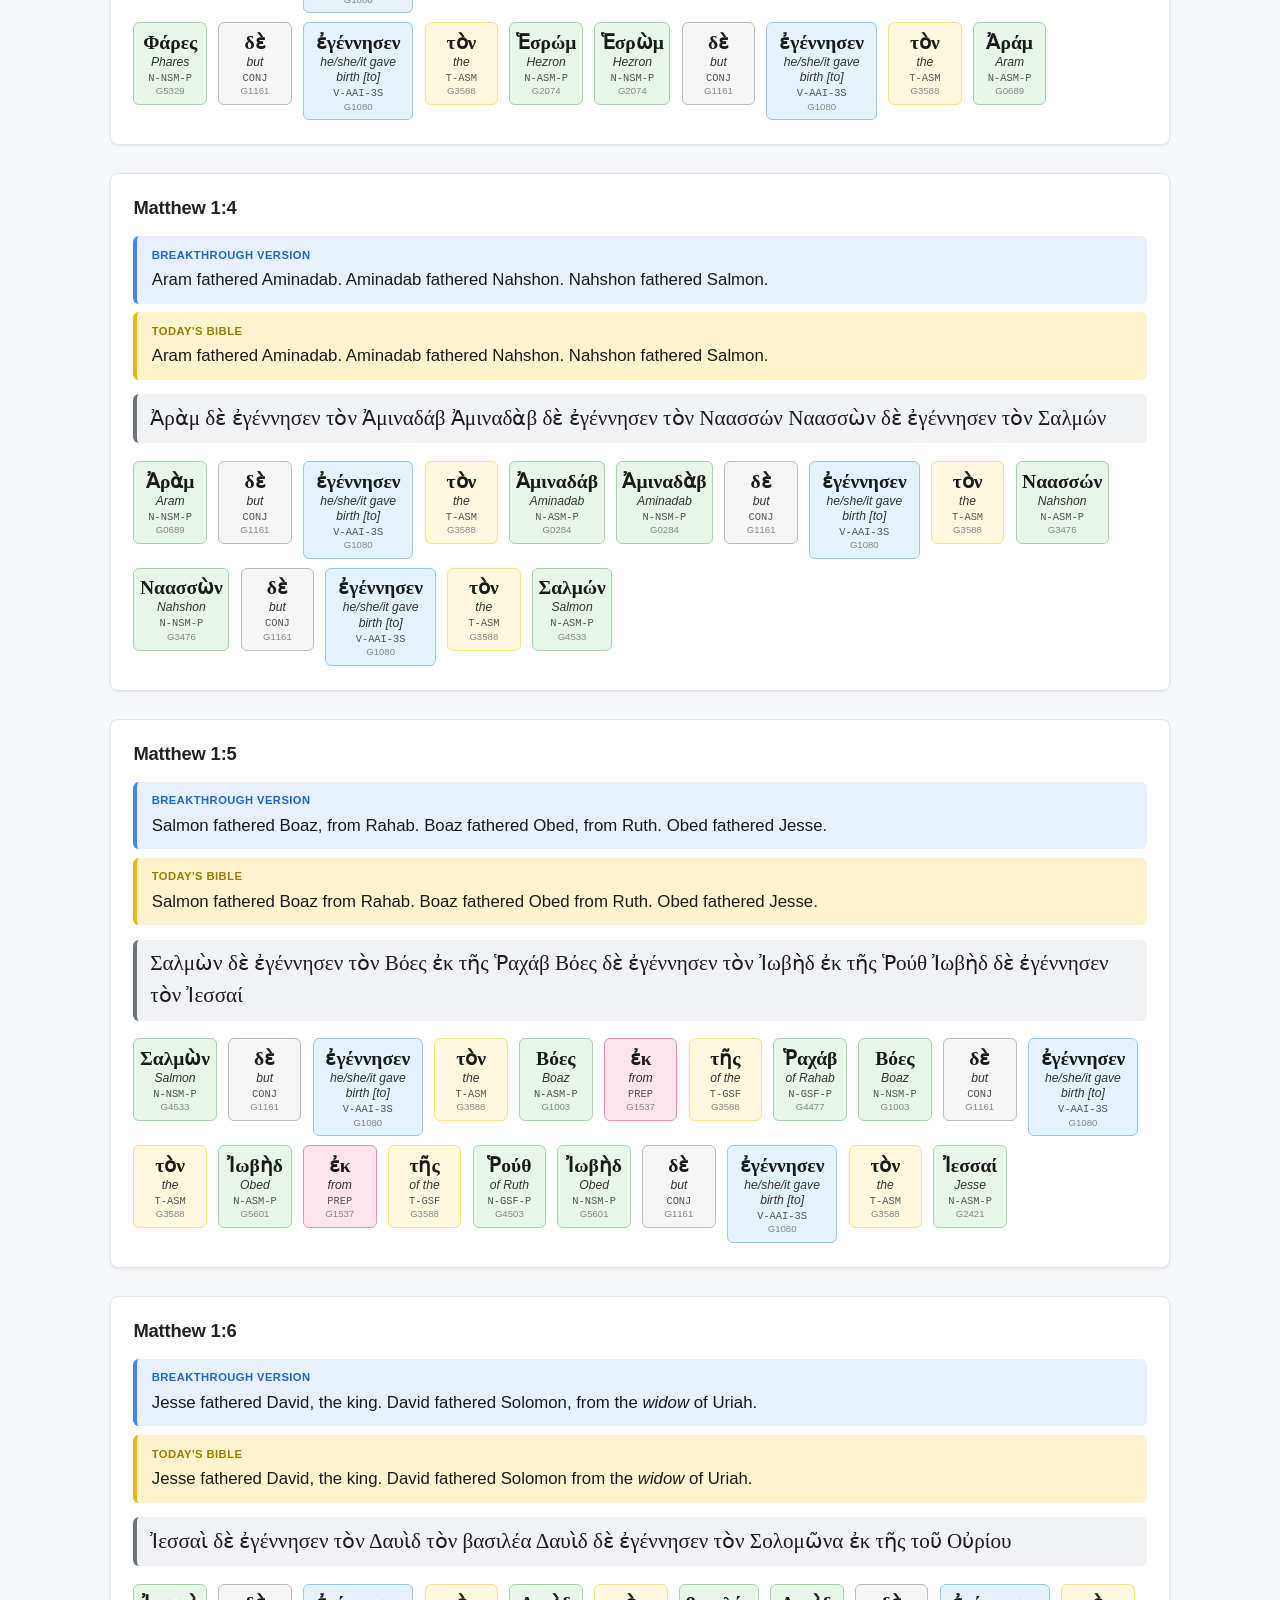
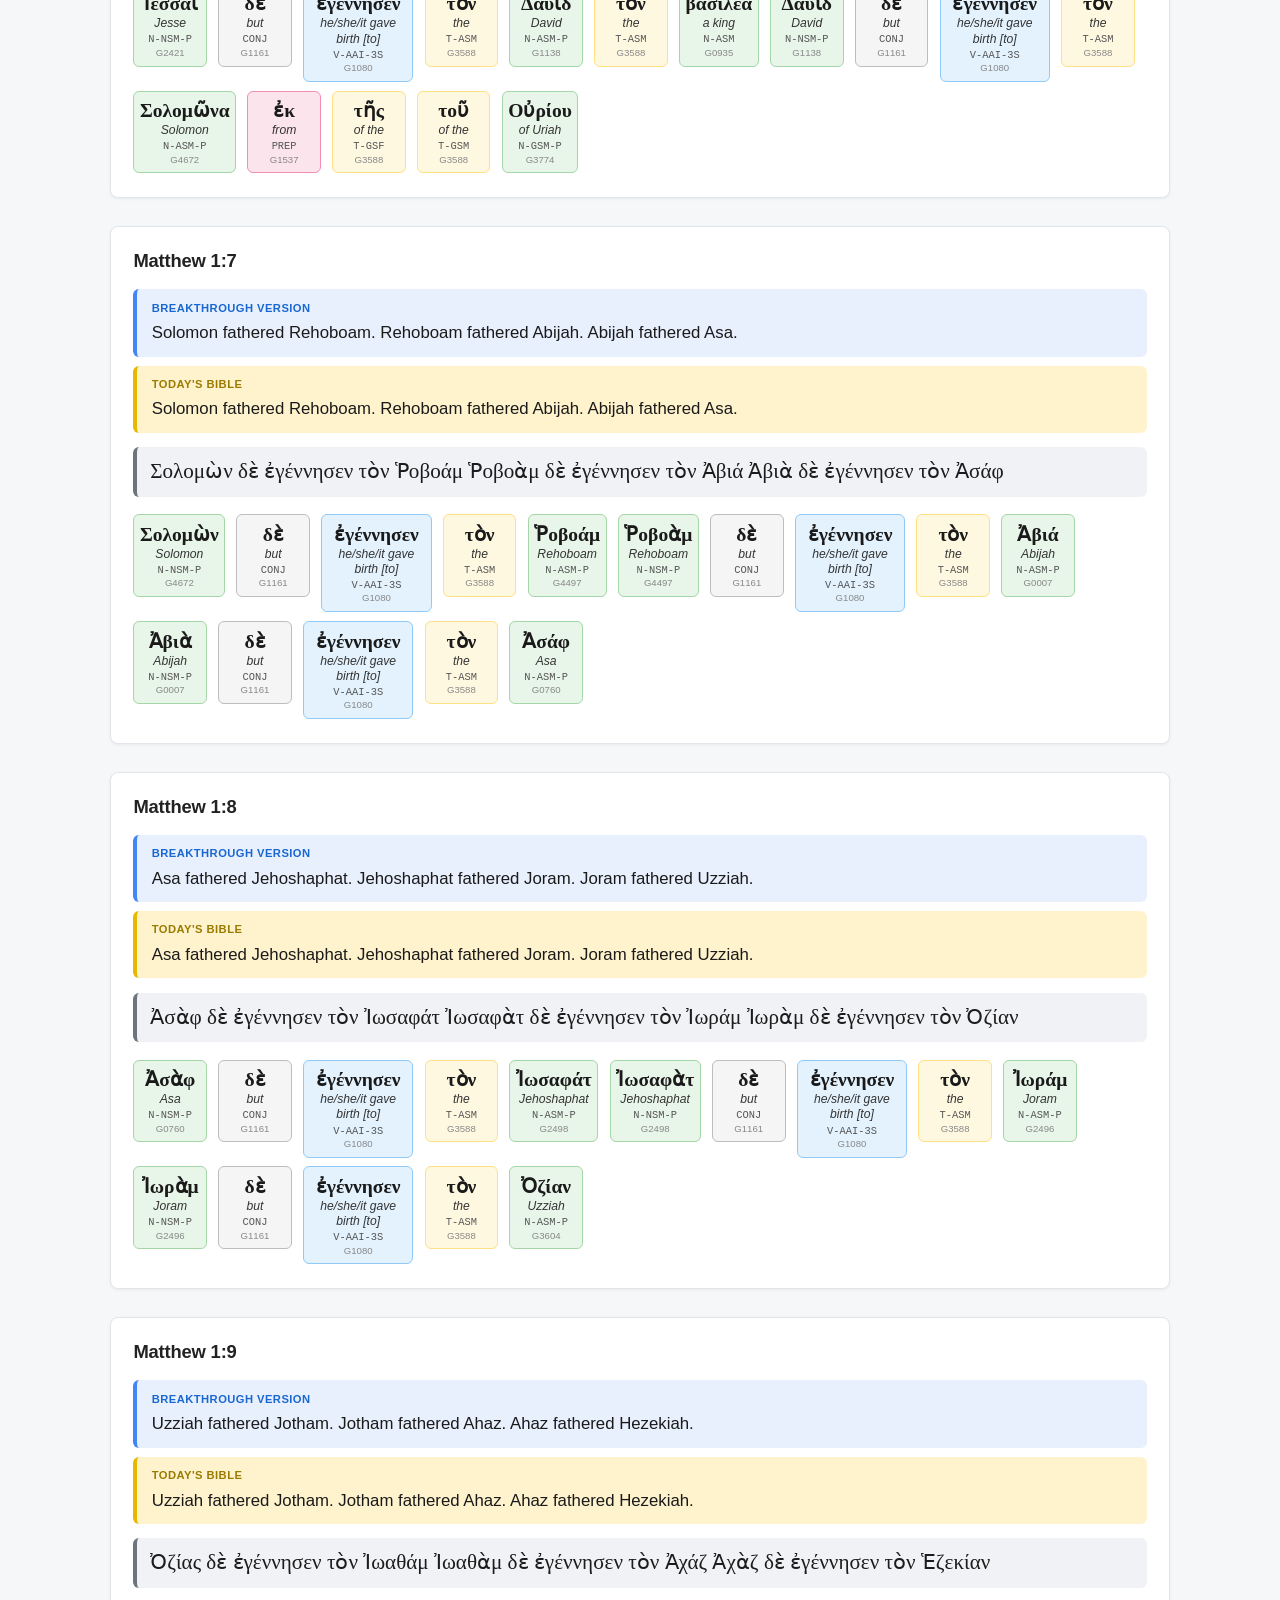
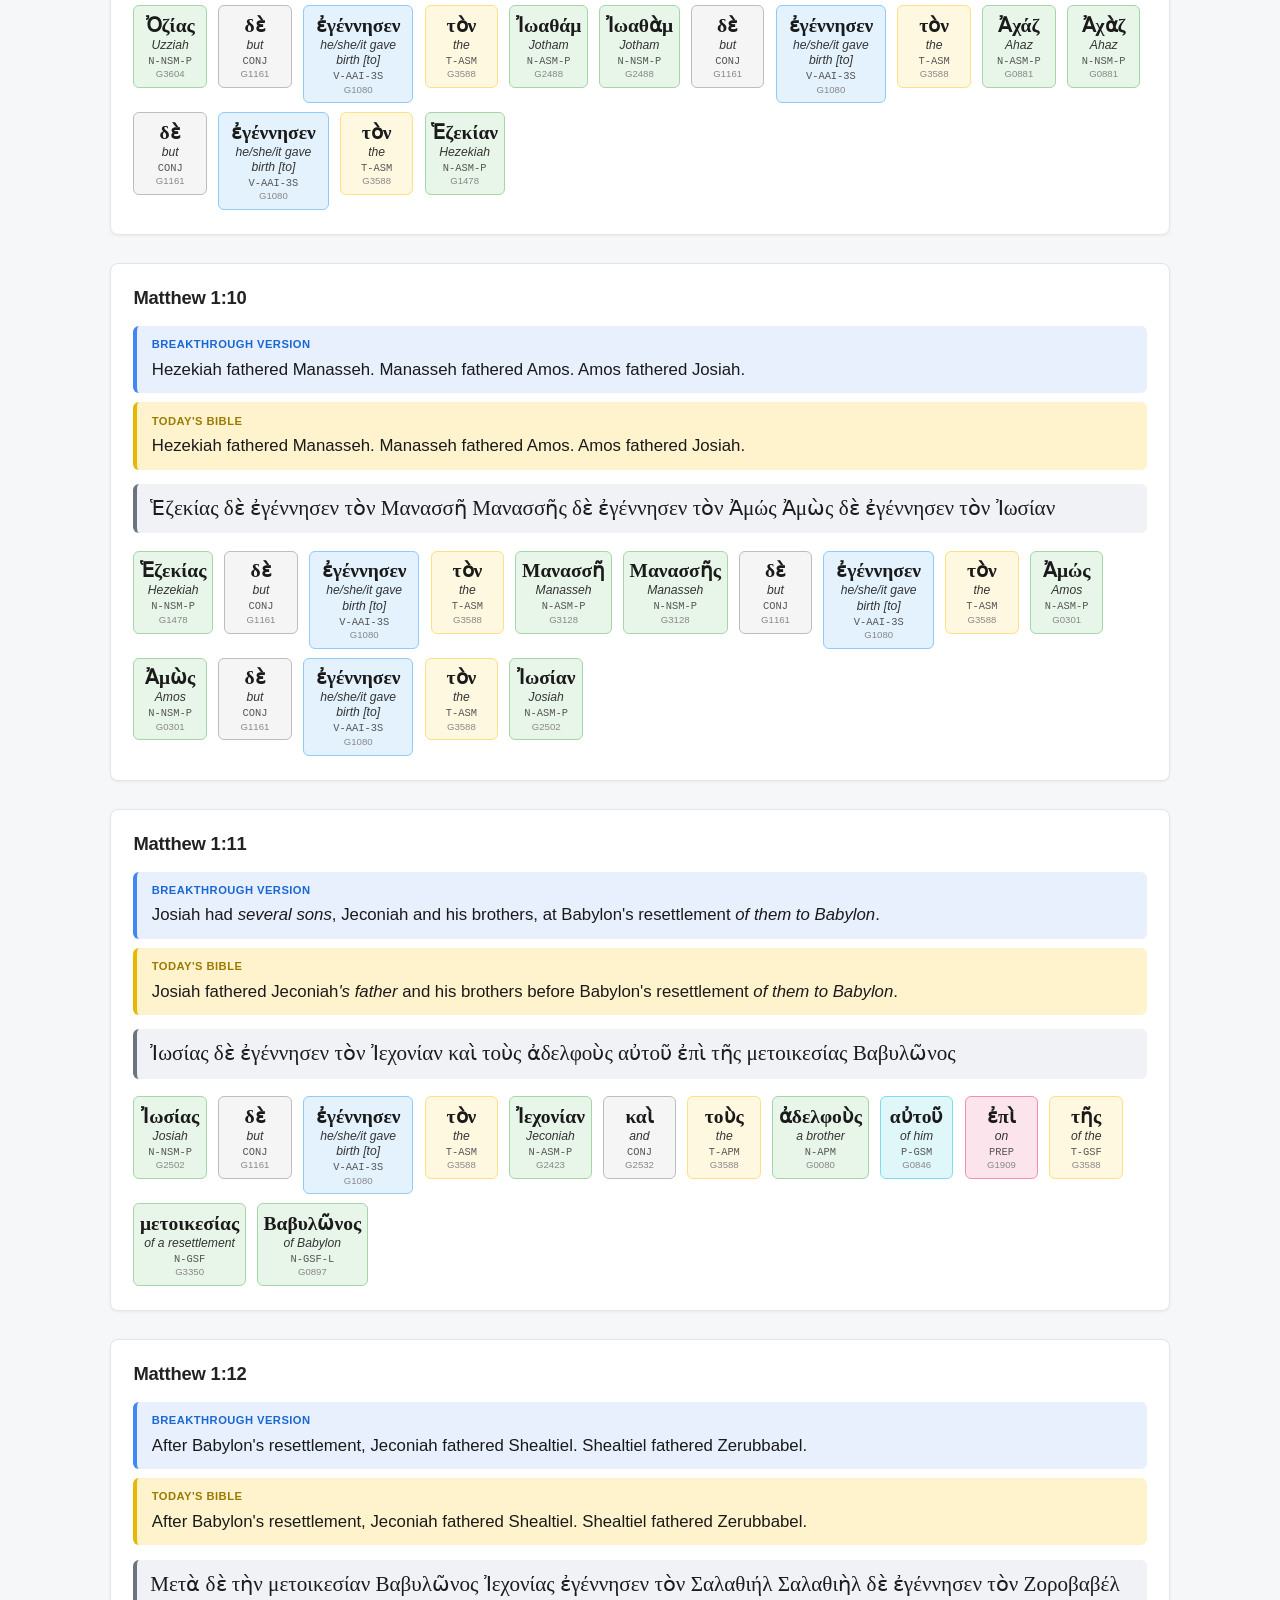
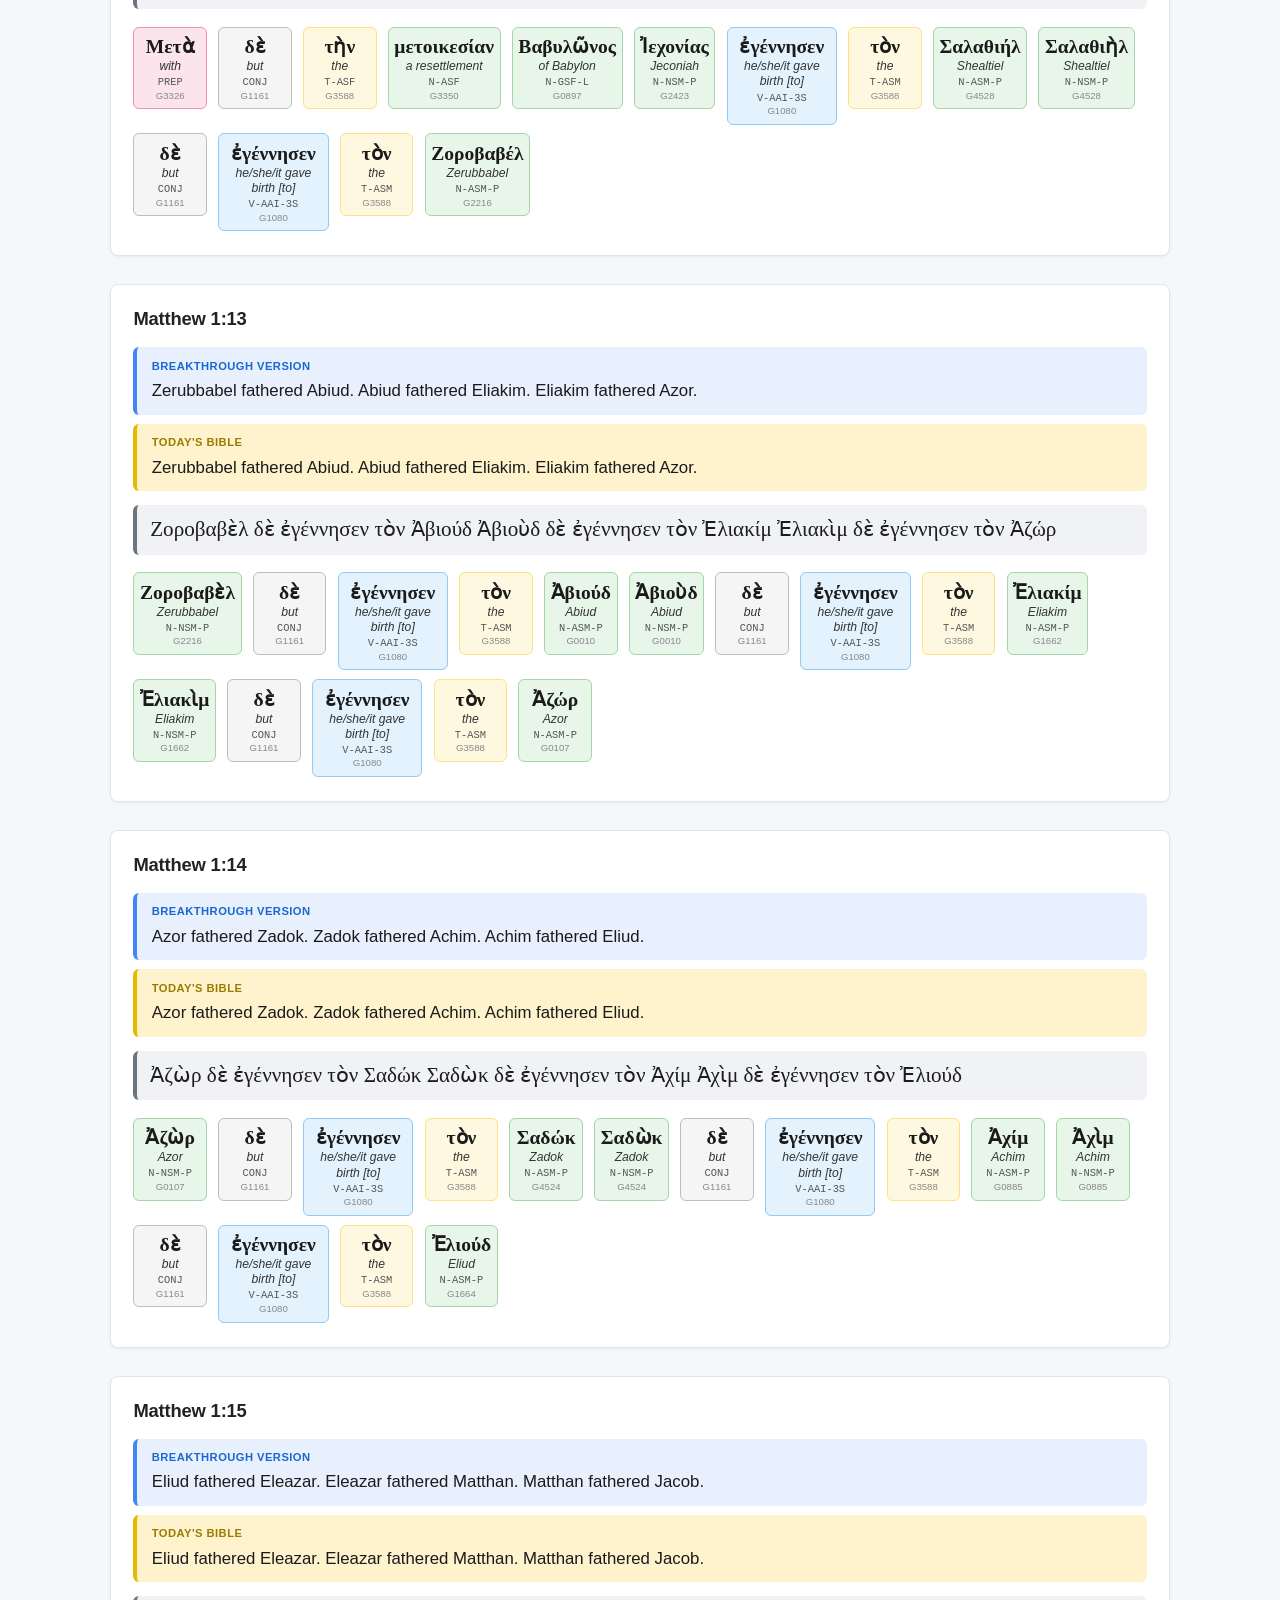
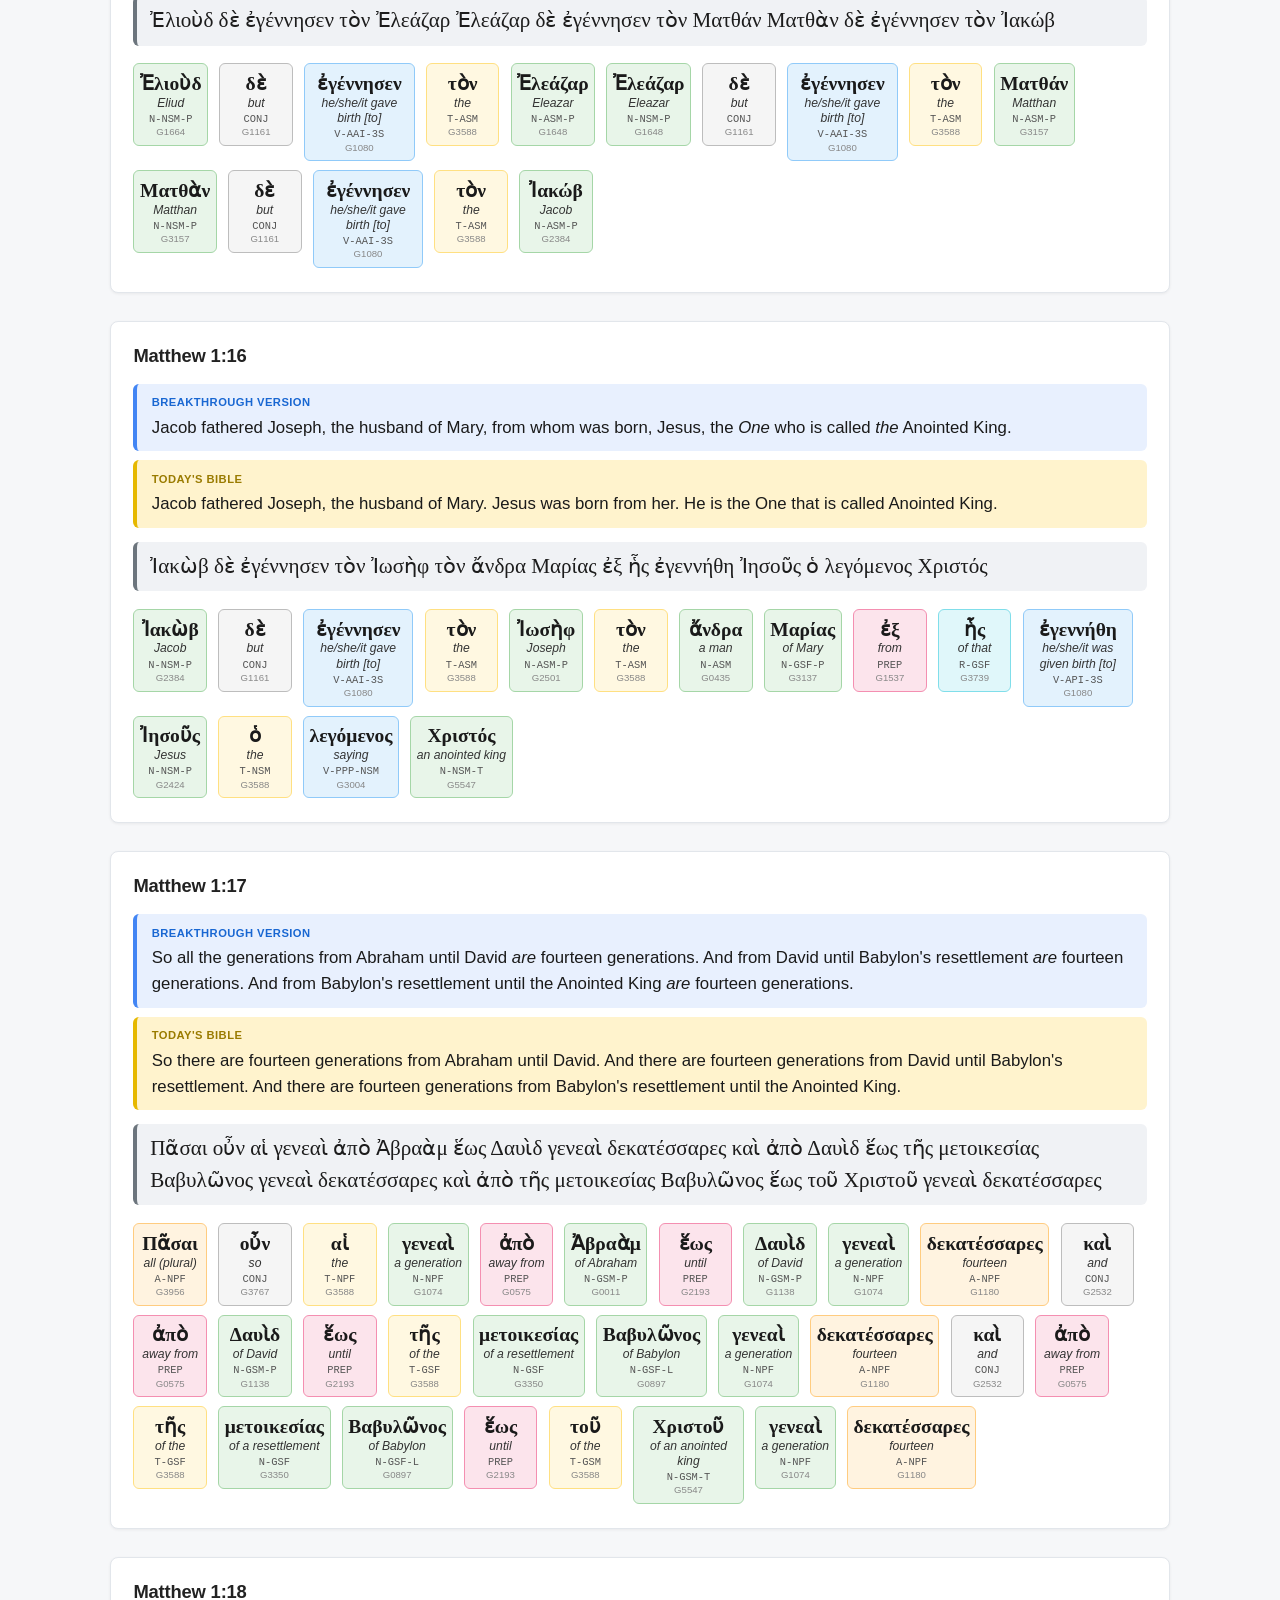
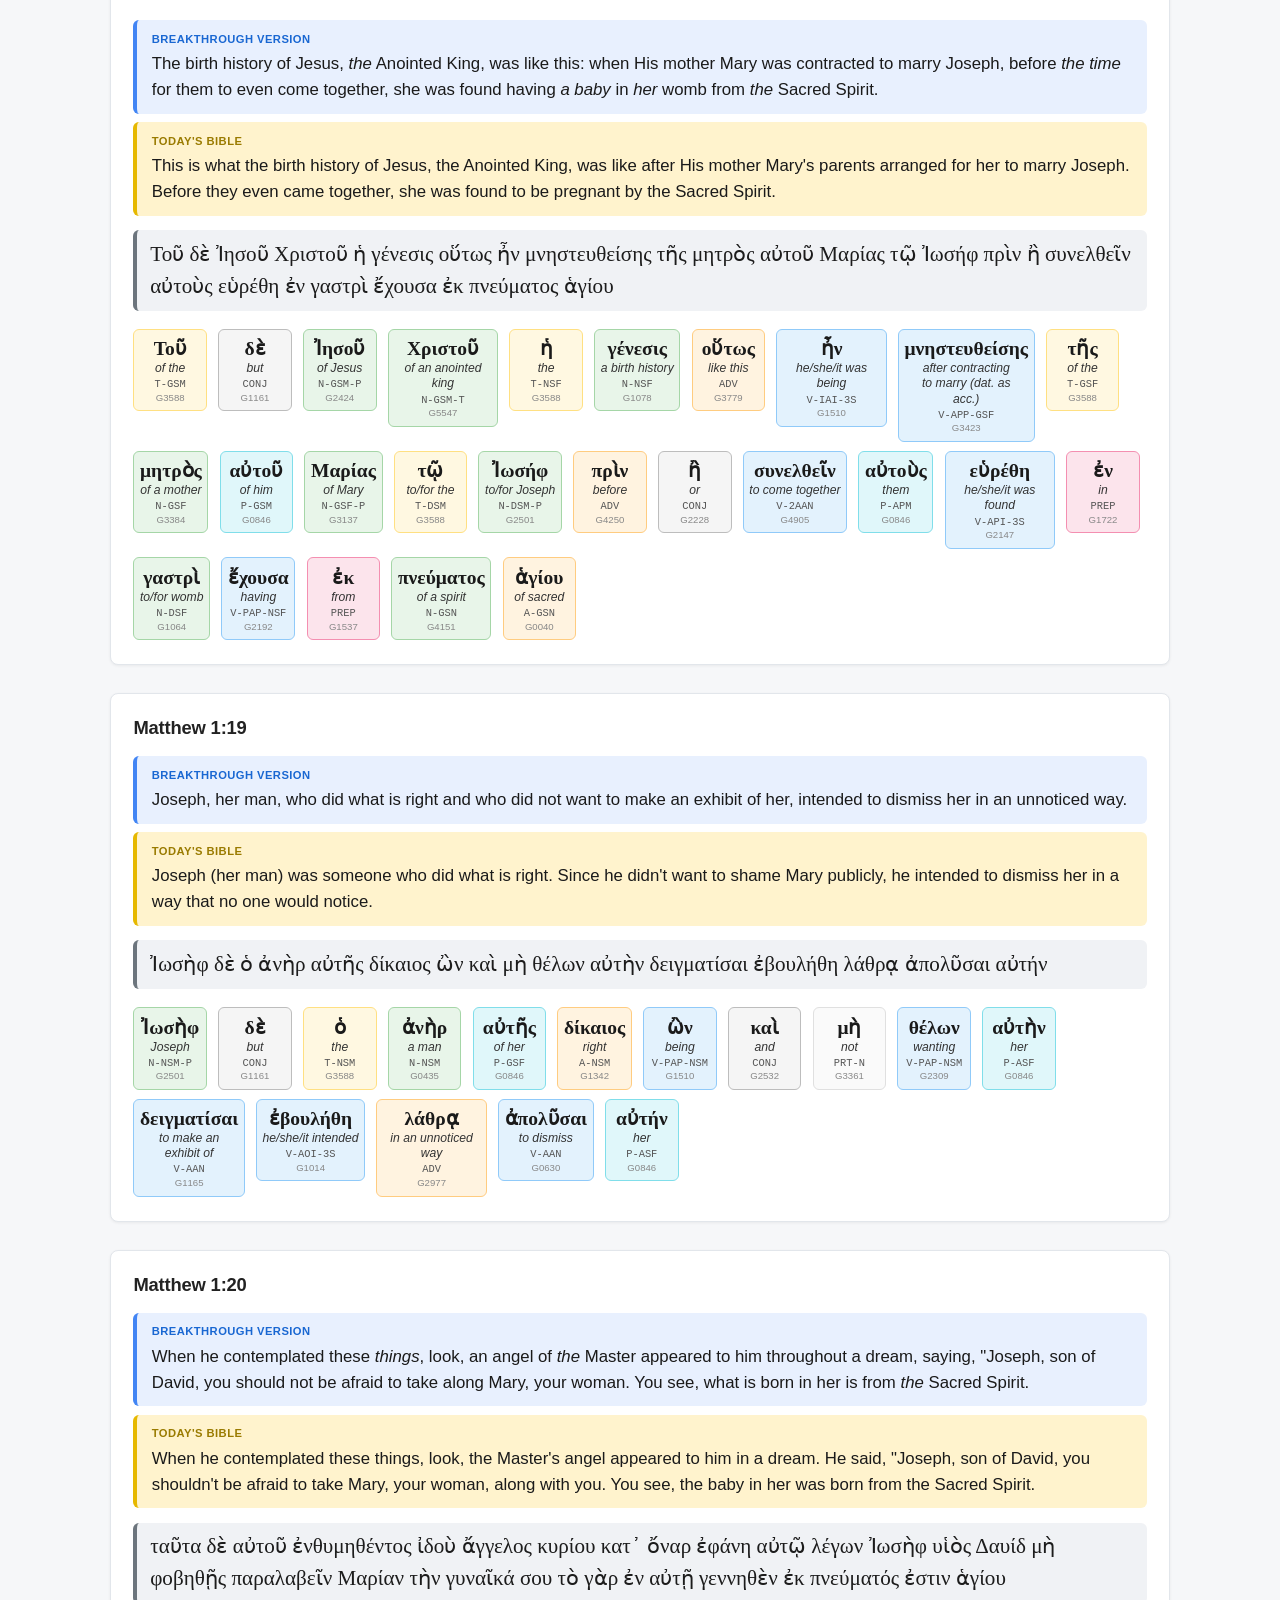
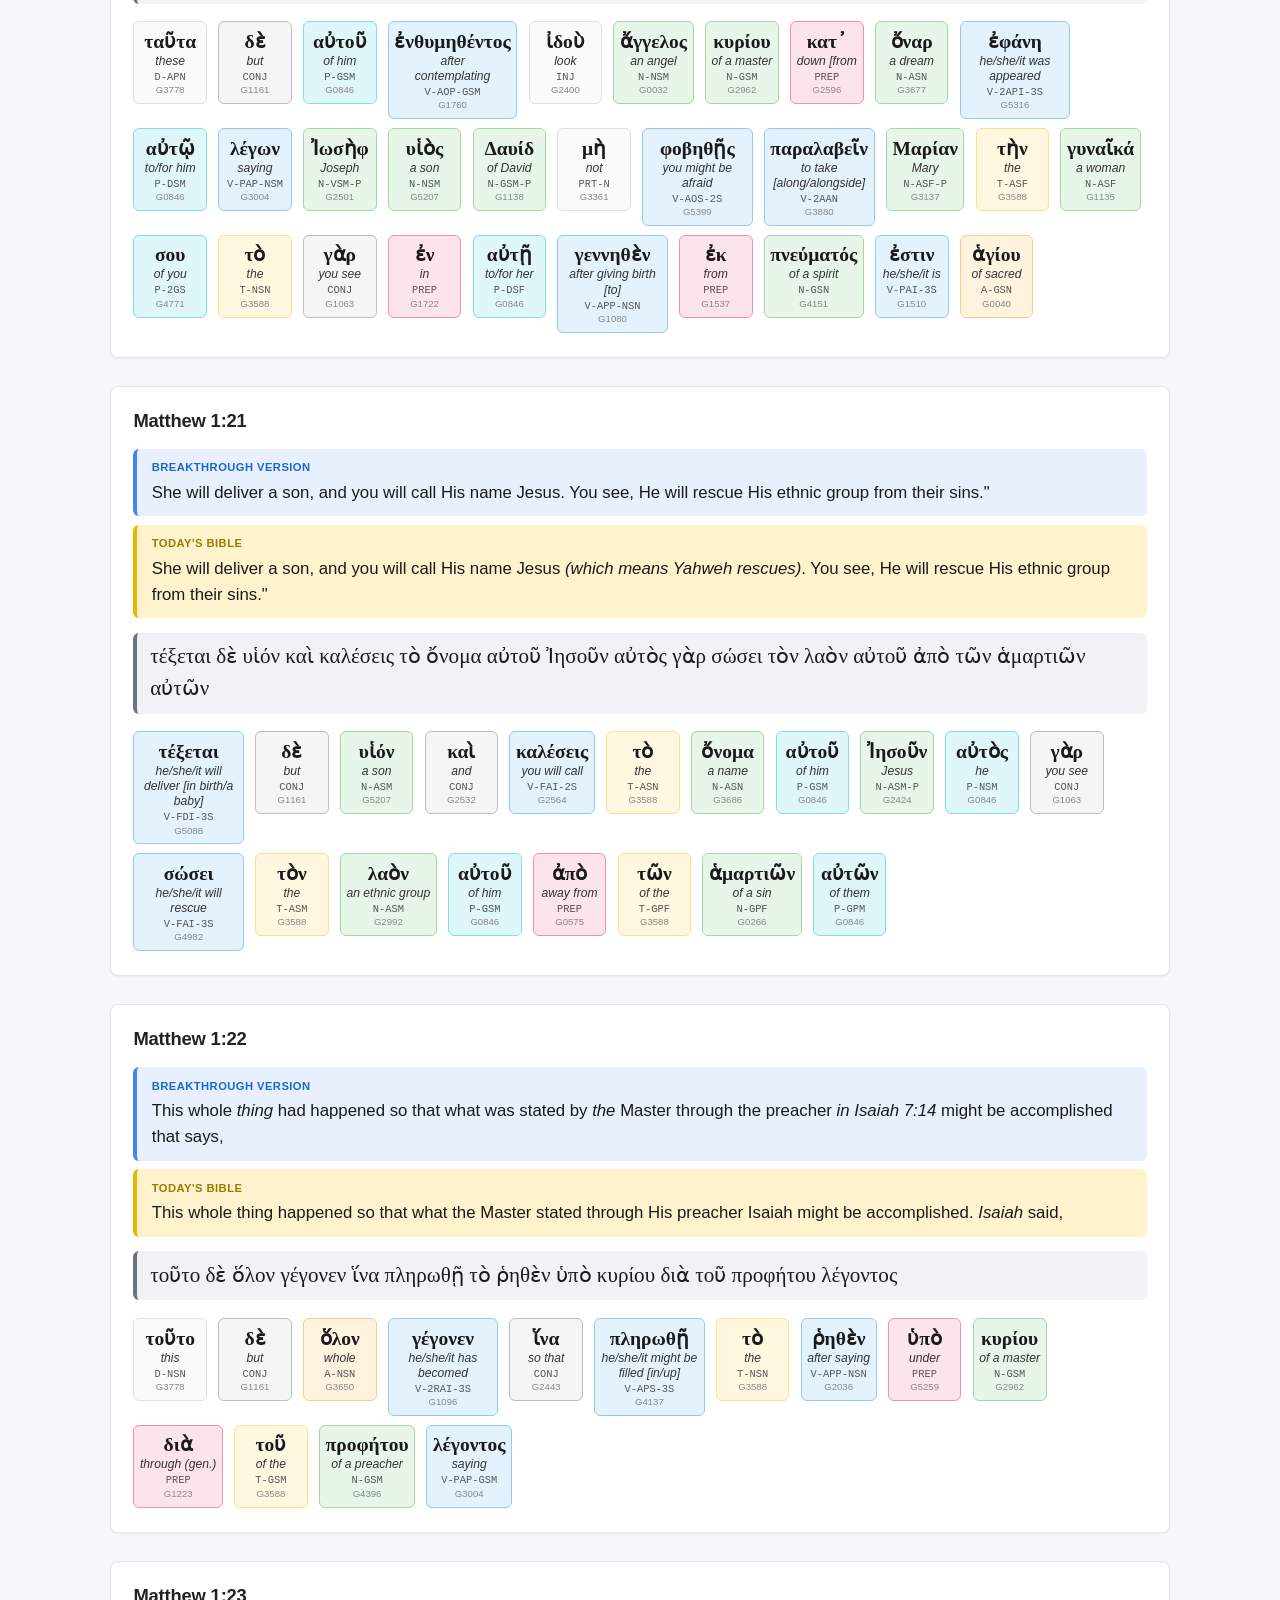
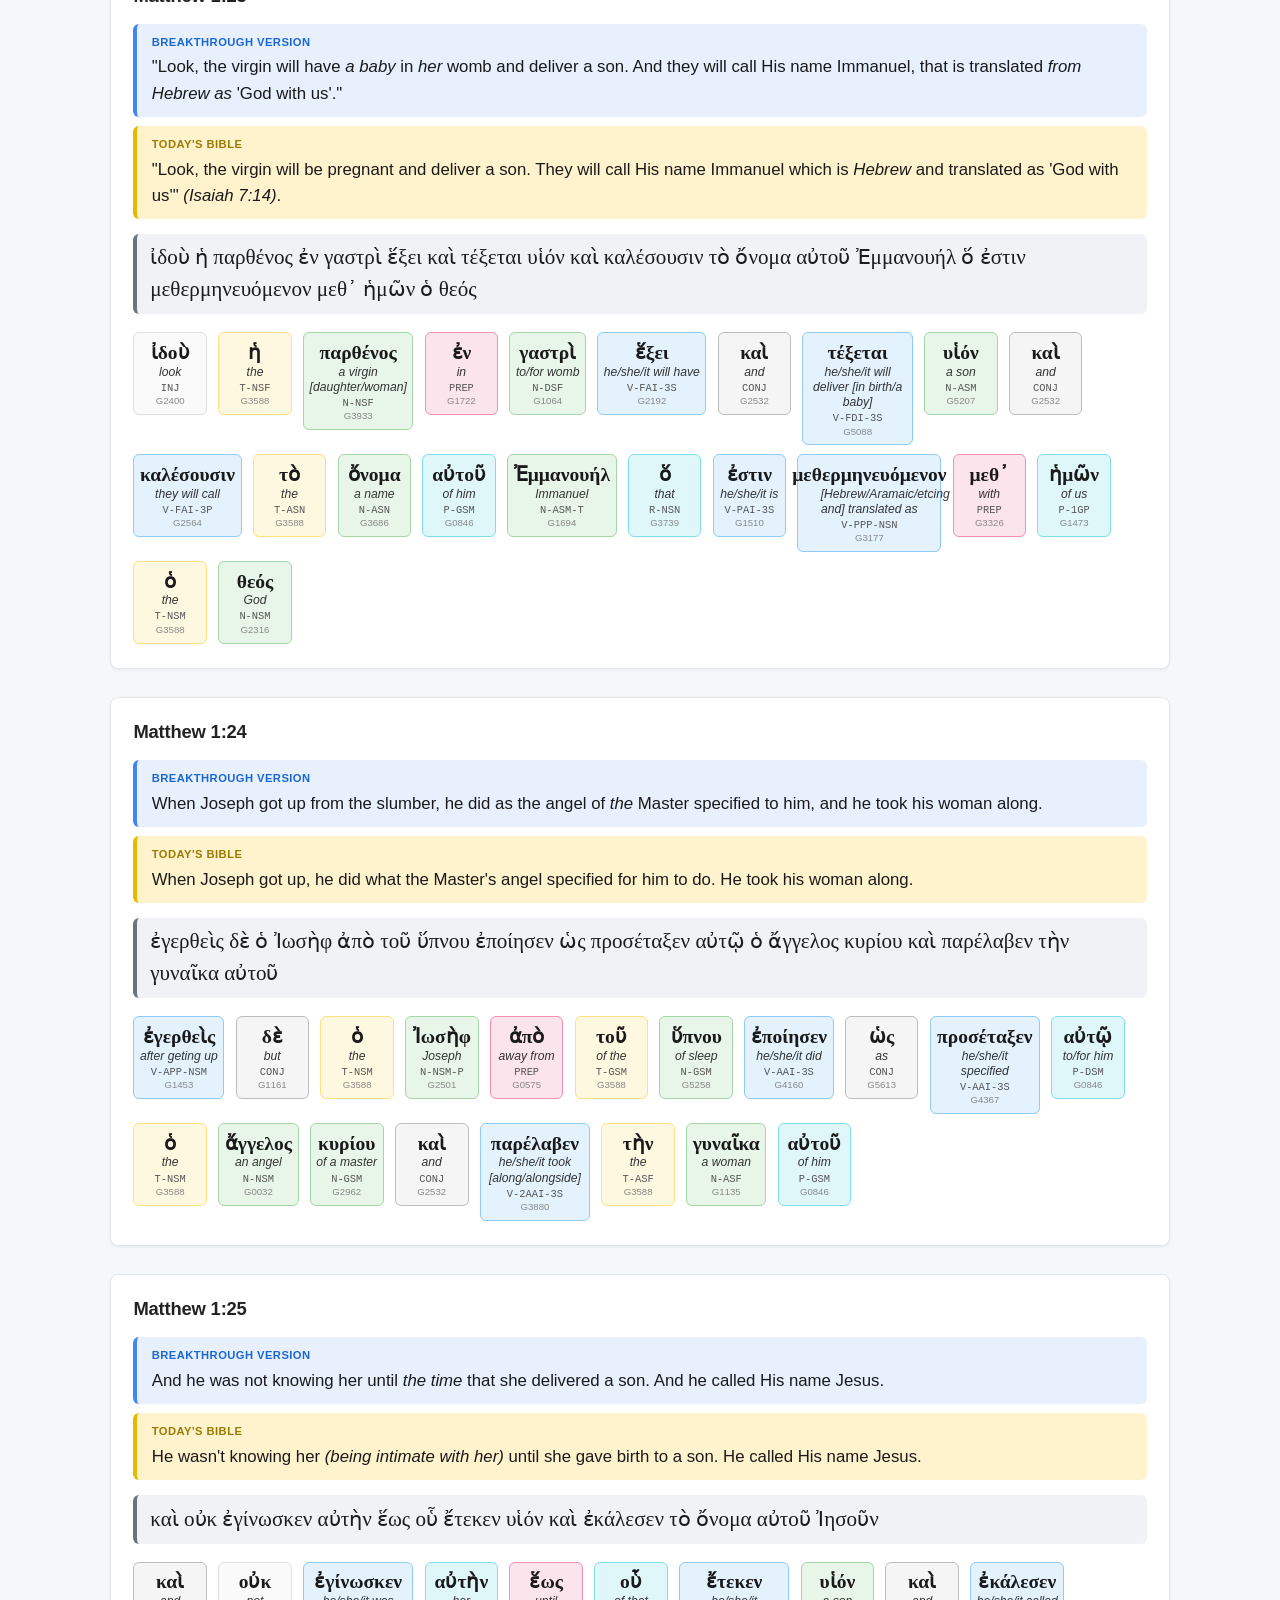
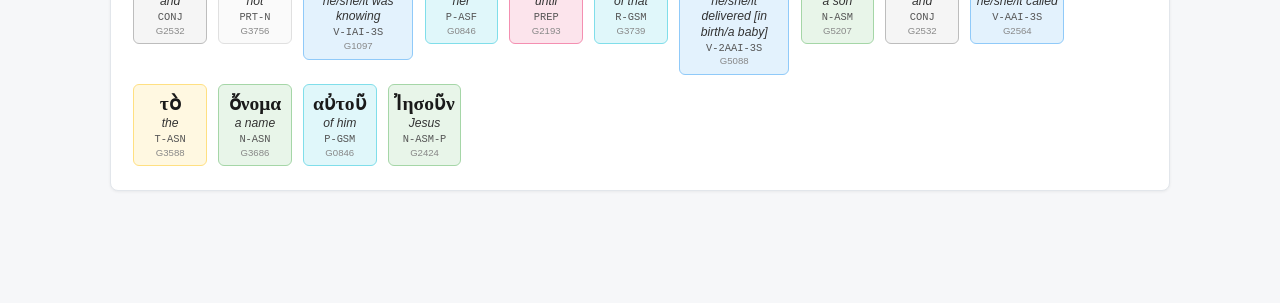
==== commit 3927e999: "Add files via upload" ====
--- a/interlinear.html
+++ b/interlinear.html
@@ -5,97 +5,120 @@
   <meta name="viewport" content="width=device-width, initial-scale=1">
   <title>Today's Interlinear New Testament</title>
   <link rel="stylesheet" href="data/styles.css">
+  <style>
+
+    body {
+        font-family: 'Poppins', sans-serif;
+        margin: 0;
+        padding: 0;
+        background: var(--bg);
+        color: var(--text);
+        min-height: 100vh;
+    }
+
+    #bu-home-bar {
+      position: sticky;
+      top: 0;
+      z-index: 9999;
+      background: #2c2416;
+      color: #f7f4ef;
+      padding: 10px 16px;
+      display: flex;
+      flex-wrap: wrap;
+      align-items: center;
+      gap: 8px 16px;
+      font-family: system-ui, -apple-system, sans-serif;
+      font-size: 14px;
+      box-shadow: 0 2px 8px rgba(0,0,0,0.25);
+    }
+    #bu-home-bar a {
+      color: #f7f4ef;
+      text-decoration: none;
+    }
+    #bu-home-bar a:hover {
+      text-decoration: underline;
+    }
+    #bu-home-bar .bu-sep {
+      opacity: 0.4;
+    }
+    #bu-home-bar .bu-title {
+      font-weight: 700;
+      letter-spacing: 0.02em;
+      opacity: 0.95;
+    }
+    #bu-home-bar a.bu-current {
+      font-weight: 700;
+      color: #f0c14d;          /* gold highlight */
+      text-decoration: underline;
+    }
+  </style>
 </head>
 <body>
 <!-- Bible Underground navigation bar -->
-<div id="bu-home-bar" style="
-    position: sticky;
-    top: 0;
-    z-index: 9999;
-    background: #2c2416;
-    color: #f7f4ef;
-    padding: 10px 16px;
-    display: flex;
-    flex-wrap: wrap;
-    align-items: center;
-    gap: 8px 18px;
-    font-family: system-ui, -apple-system, sans-serif;
-    font-size: 14px;
-    box-shadow: 0 2px 8px rgba(0,0,0,0.25);
-">
-    <a href="index.html" style="color:#f7f4ef; text-decoration:none; font-weight:600;">
-        ← Home
-    </a>
-    <span style="opacity: 0.5; margin: 0 4px;">|</span>
-    <span style="opacity: 0.85; font-size: 14px;">Bible Underground</span>
-
-    <span style="opacity:0.4;">|</span>
-
-    <a href="underground.html" style="color:#f7f4ef; text-decoration:none;">
-        Reader
-    </a>
-
-    <a href="lexicon.html" style="color:#f7f4ef; text-decoration:none;">
-        Lexicon
-    </a>
-
-    <a href="interlinear.html" style="color:#f7f4ef; text-decoration:none;">
-        Interlinear
-    </a>
+<div id="bu-home-bar">
+    <a href="index.html">← Home</a>
+    <span class="bu-sep">|</span>
+    <span class="bu-title">Bible Underground</span>
+    <span class="bu-sep">|</span>
+    <a href="underground.html">Reader</a>
+    <a href="lexicon.html">Lexicon</a>
+    <a href="interlinear.html" class="bu-current">Interlinear</a>
 </div>
 
-<header>
-  <div style="max-width:1100px;margin:0 auto 0.5rem;font-weight:700;font-size:1.05rem;">
-    Today's Interlinear New Testament
+<div style="margin: 20px">
+  <header>
+    <div style="max-width:1100px;margin:0 auto 0.5rem;font-weight:700;font-size:1.05rem;">
+      Today's Interlinear New Testament
+    </div>
+    <form id="nav-form">
+      <label>
+        Book
+        <select name="book" id="book-select">
+          <option value="Matthew">Matthew</option>
+          <option value="Mark">Mark</option>
+          <option value="Luke">Luke</option>
+          <option value="John">John</option>
+          <option value="Acts">Acts</option>
+          <option value="Romans">Romans</option>
+          <option value="1Corinthians">1 Corinthians</option>
+          <option value="2Corinthians">2 Corinthians</option>
+          <option value="Galatians">Galatians</option>
+          <option value="Ephesians">Ephesians</option>
+          <option value="Philippians">Philippians</option>
+          <option value="Colossians">Colossians</option>
+          <option value="1Thessalonians">1 Thessalonians</option>
+          <option value="2Thessalonians">2 Thessalonians</option>
+          <option value="1Timothy">1 Timothy</option>
+          <option value="2Timothy">2 Timothy</option>
+          <option value="Titus">Titus</option>
+          <option value="Philemon">Philemon</option>
+          <option value="Hebrews">Hebrews</option>
+          <option value="James">James</option>
+          <option value="1Peter">1 Peter</option>
+          <option value="2Peter">2 Peter</option>
+          <option value="1John">1 John</option>
+          <option value="2John">2 John</option>
+          <option value="3John">3 John</option>
+          <option value="Jude">Jude</option>
+          <option value="Revelation">Revelation</option>
+        </select>
+      </label>
+      <label>
+        Chapter
+        <input type="number" name="chapter" id="chapter-input" value="1" min="1" style="width:4em">
+      </label>
+      <button type="submit">Go</button>
+    </form>
+  </header>
+
+  <main id="main">
+    <p>Loading…</p>
+  </main>
+
+  <div id="dict-panel" class="hidden">
+    <button type="button" id="close-dict">×</button>
+    <div id="dict-content"></div>
   </div>
-  <form id="nav-form">
-    <label>
-      Book
-      <select name="book" id="book-select">
-        <option value="Matthew">Matthew</option>
-        <option value="Mark">Mark</option>
-        <option value="Luke">Luke</option>
-        <option value="John">John</option>
-        <option value="Acts">Acts</option>
-        <option value="Romans">Romans</option>
-        <option value="1Corinthians">1 Corinthians</option>
-        <option value="2Corinthians">2 Corinthians</option>
-        <option value="Galatians">Galatians</option>
-        <option value="Ephesians">Ephesians</option>
-        <option value="Philippians">Philippians</option>
-        <option value="Colossians">Colossians</option>
-        <option value="1Thessalonians">1 Thessalonians</option>
-        <option value="2Thessalonians">2 Thessalonians</option>
-        <option value="1Timothy">1 Timothy</option>
-        <option value="2Timothy">2 Timothy</option>
-        <option value="Titus">Titus</option>
-        <option value="Philemon">Philemon</option>
-        <option value="Hebrews">Hebrews</option>
-        <option value="James">James</option>
-        <option value="1Peter">1 Peter</option>
-        <option value="2Peter">2 Peter</option>
-        <option value="1John">1 John</option>
-        <option value="2John">2 John</option>
-        <option value="3John">3 John</option>
-        <option value="Jude">Jude</option>
-        <option value="Revelation">Revelation</option>
-      </select>
-    </label>
-    <label>
-      Chapter
-      <input type="number" name="chapter" id="chapter-input" value="1" min="1" style="width:4em">
-    </label>
-    <button type="submit">Go</button>
-  </form>
-</header>
-
-<main id="main">
-  <p>Loading…</p>
-</main>
-
-<div id="dict-panel" class="hidden">
-  <button type="button" id="close-dict">×</button>
-  <div id="dict-content"></div>
 </div>
 
 <script type="module" src="data/app.js"></script>
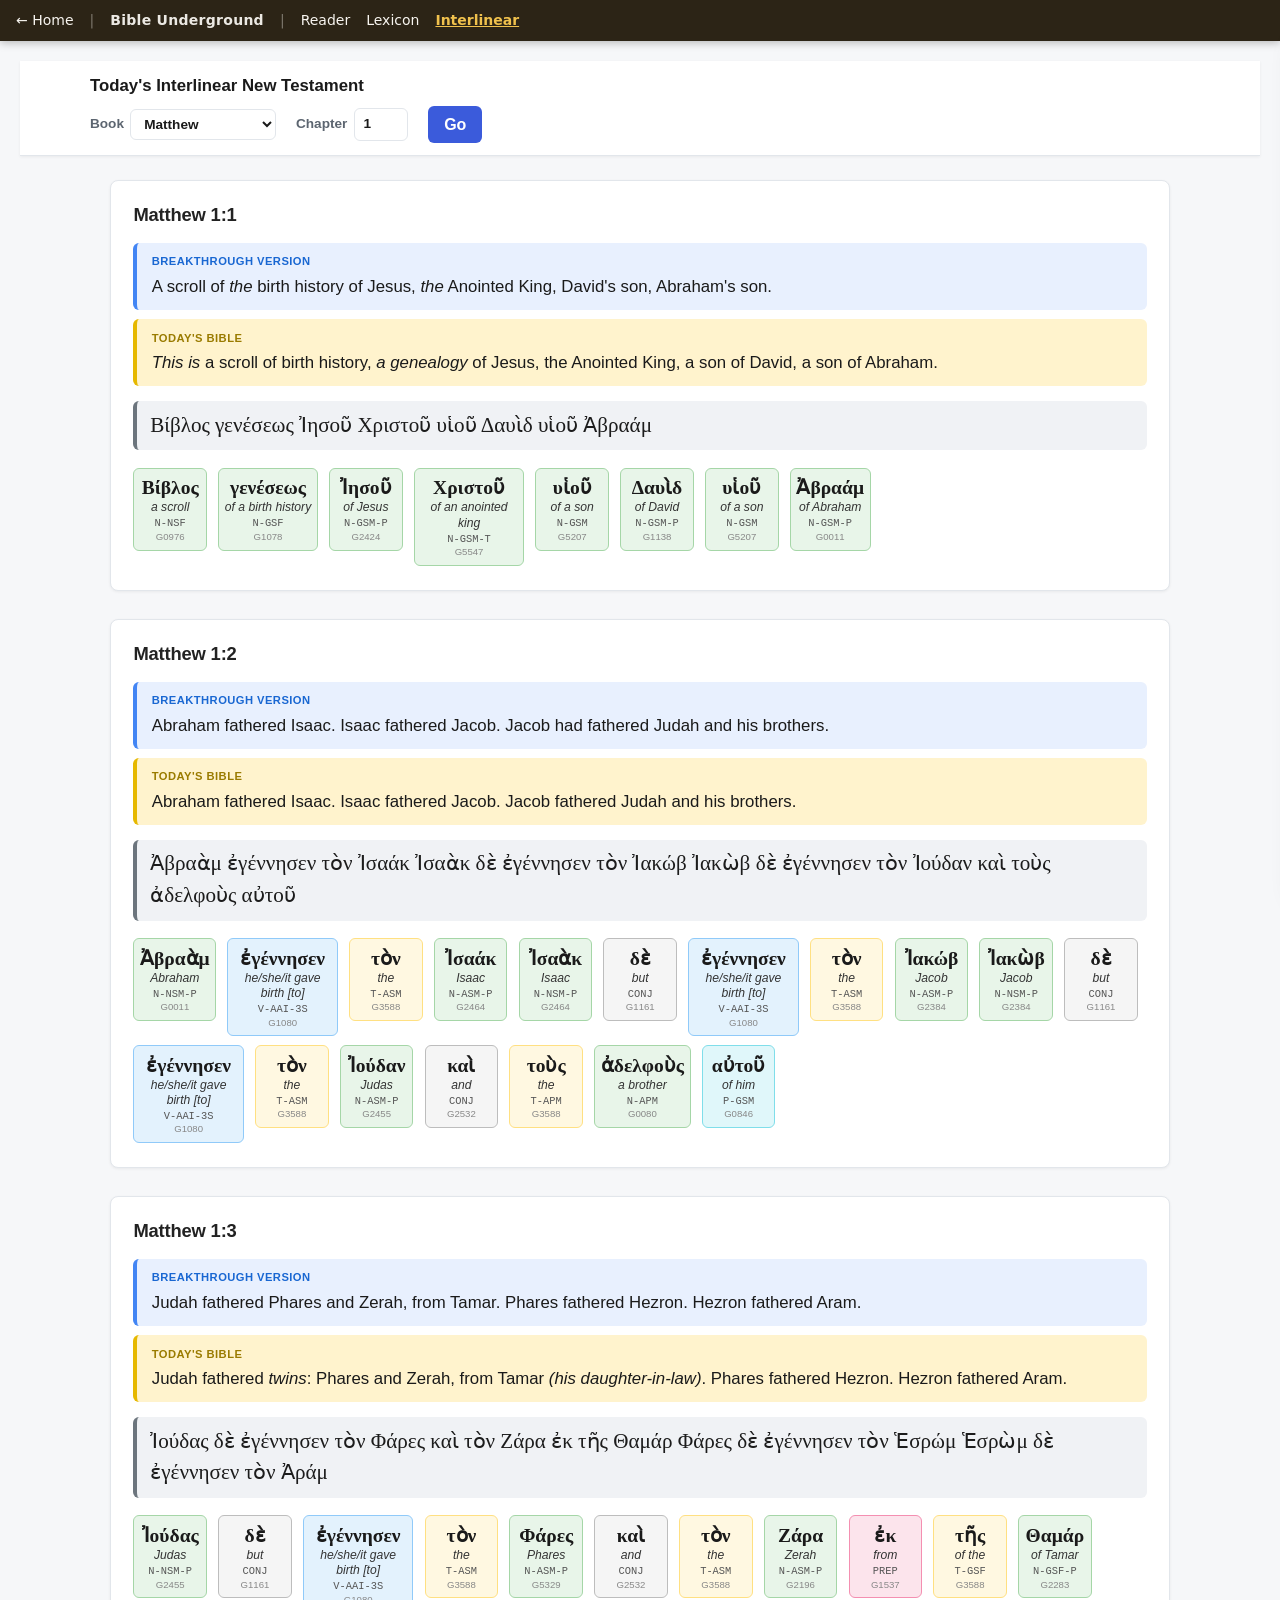
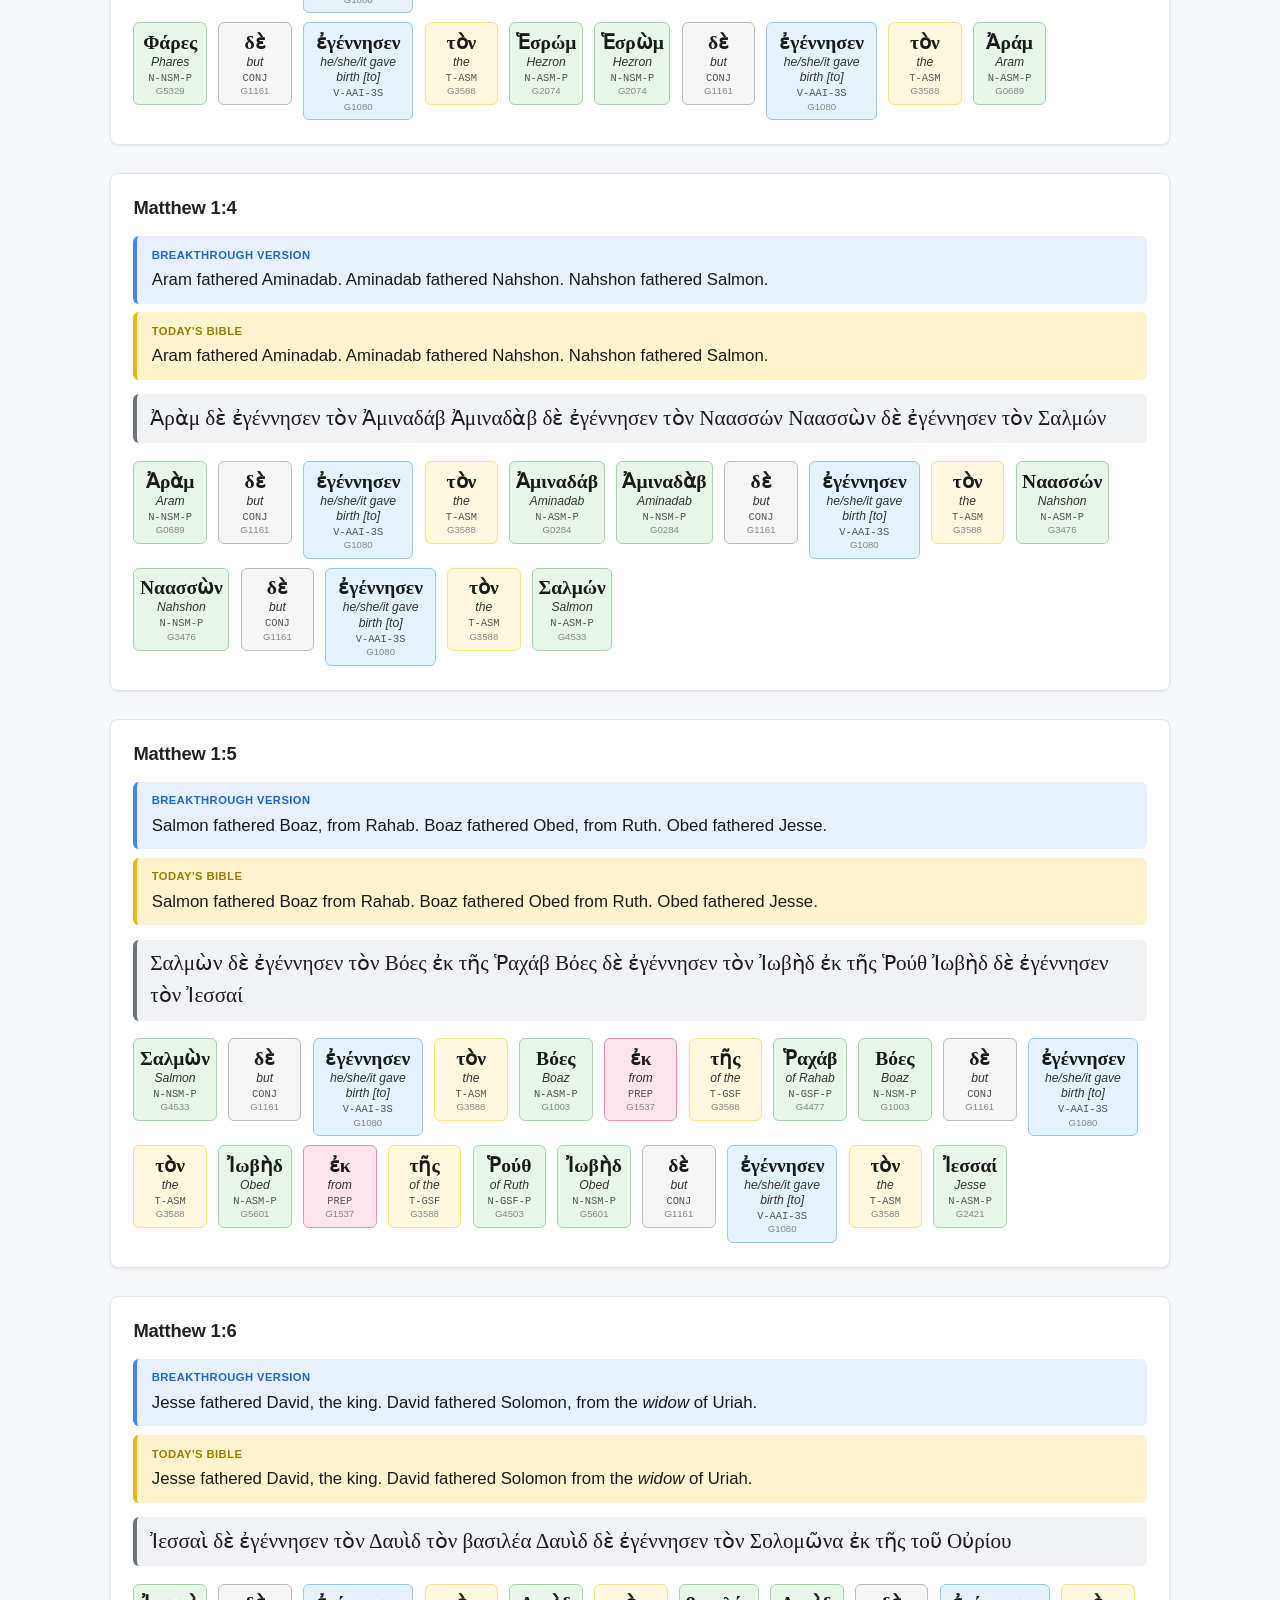
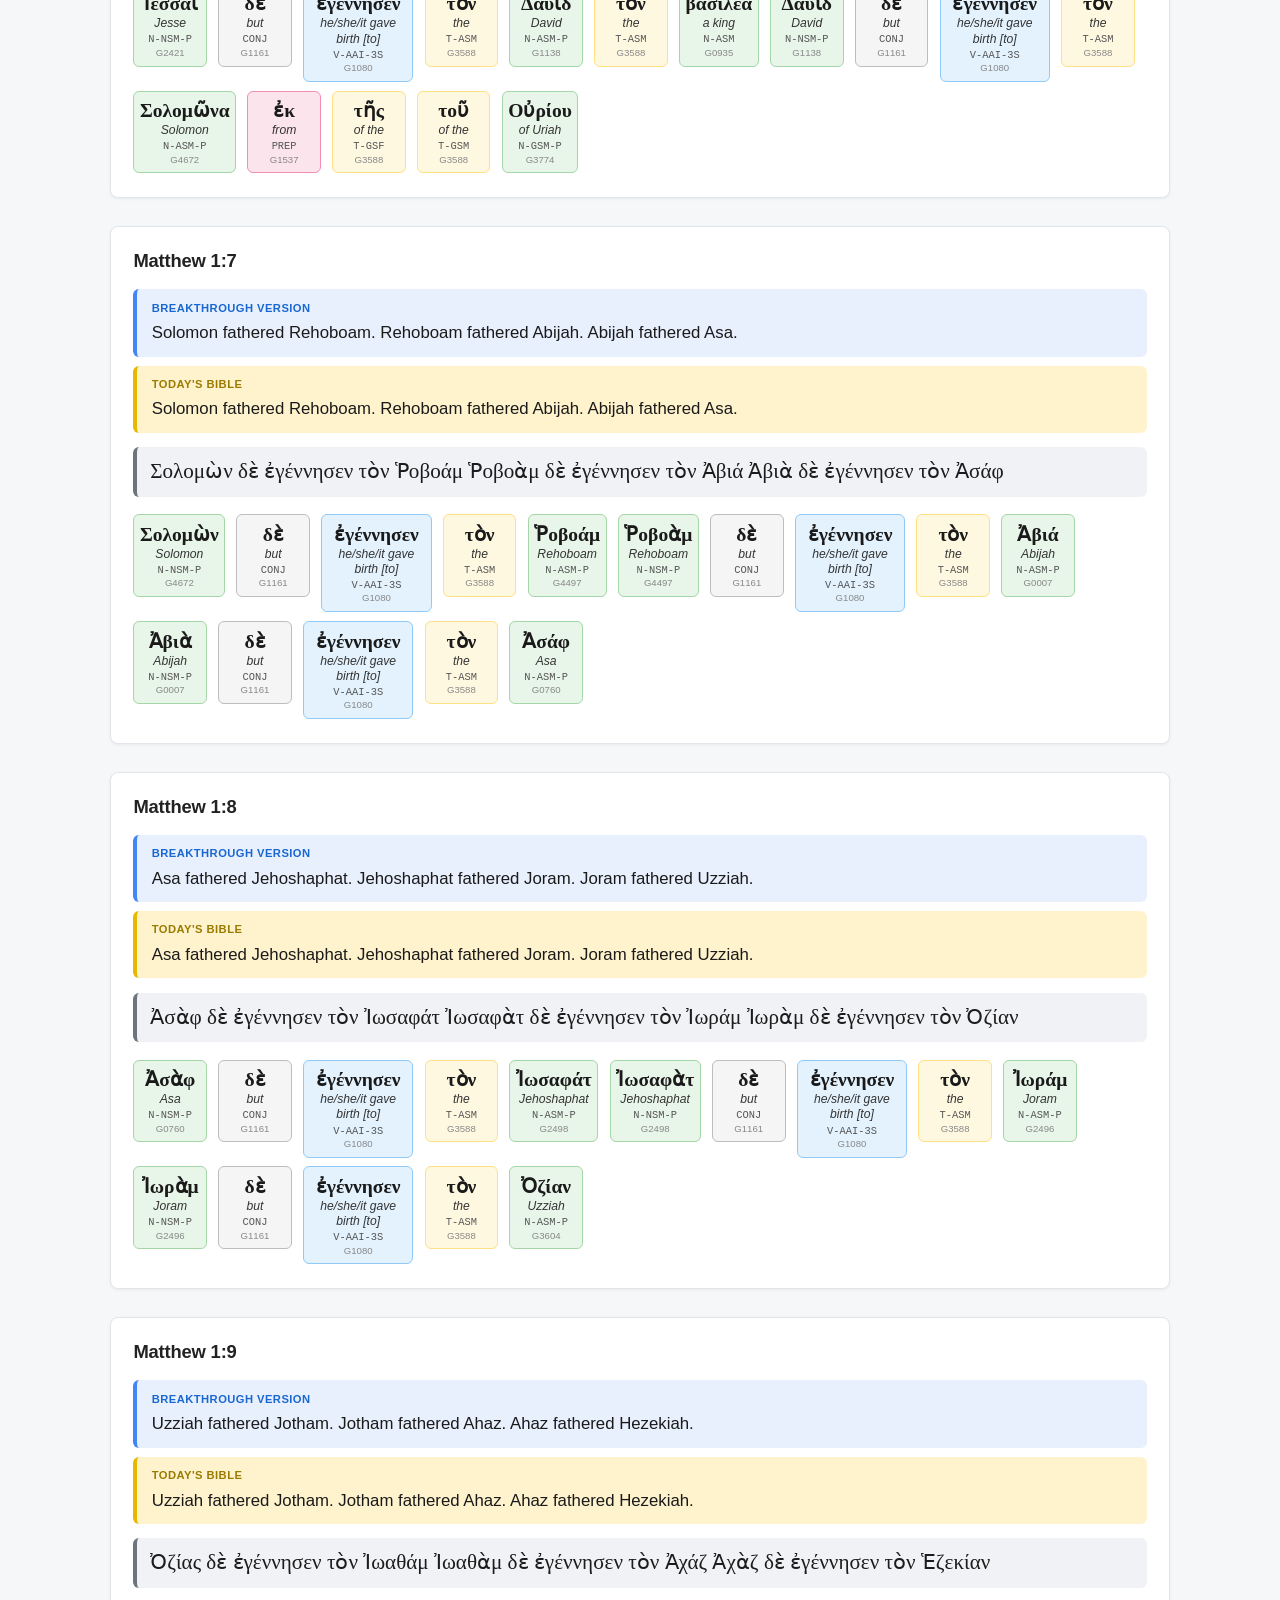
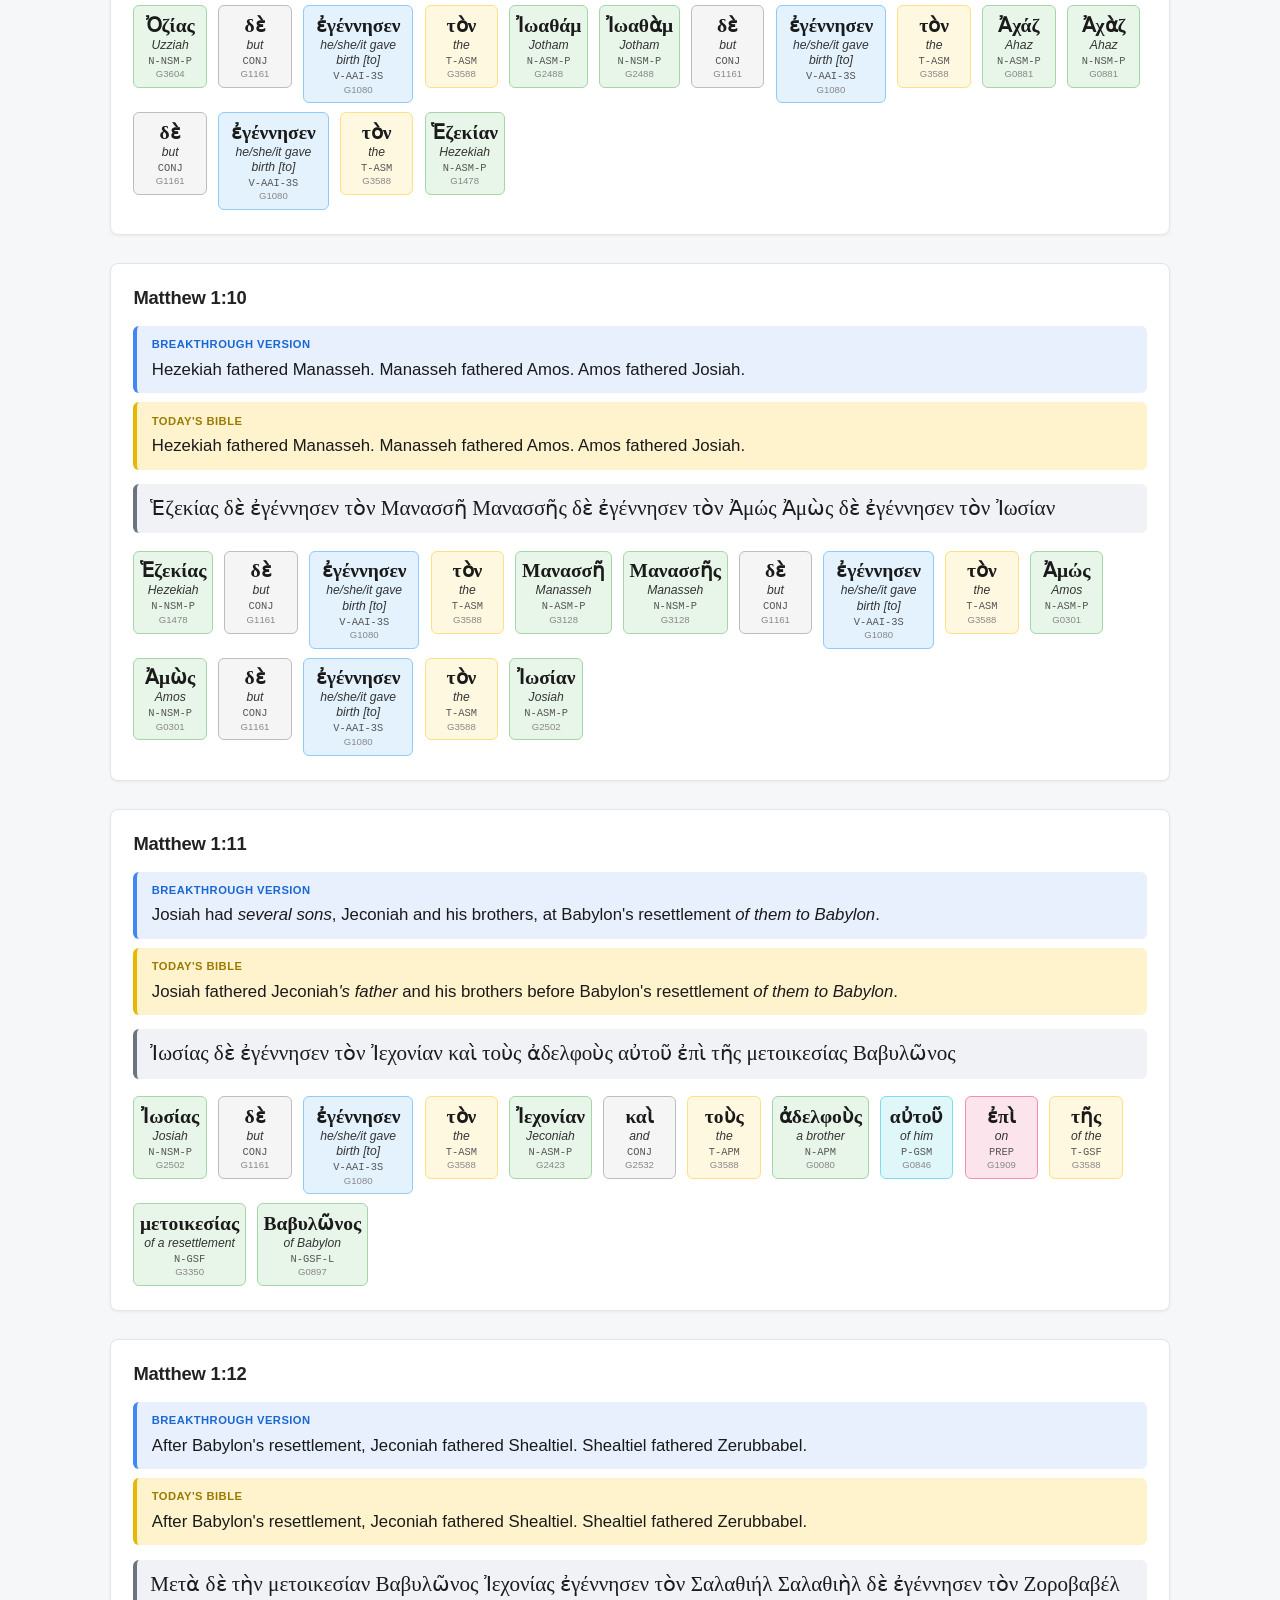
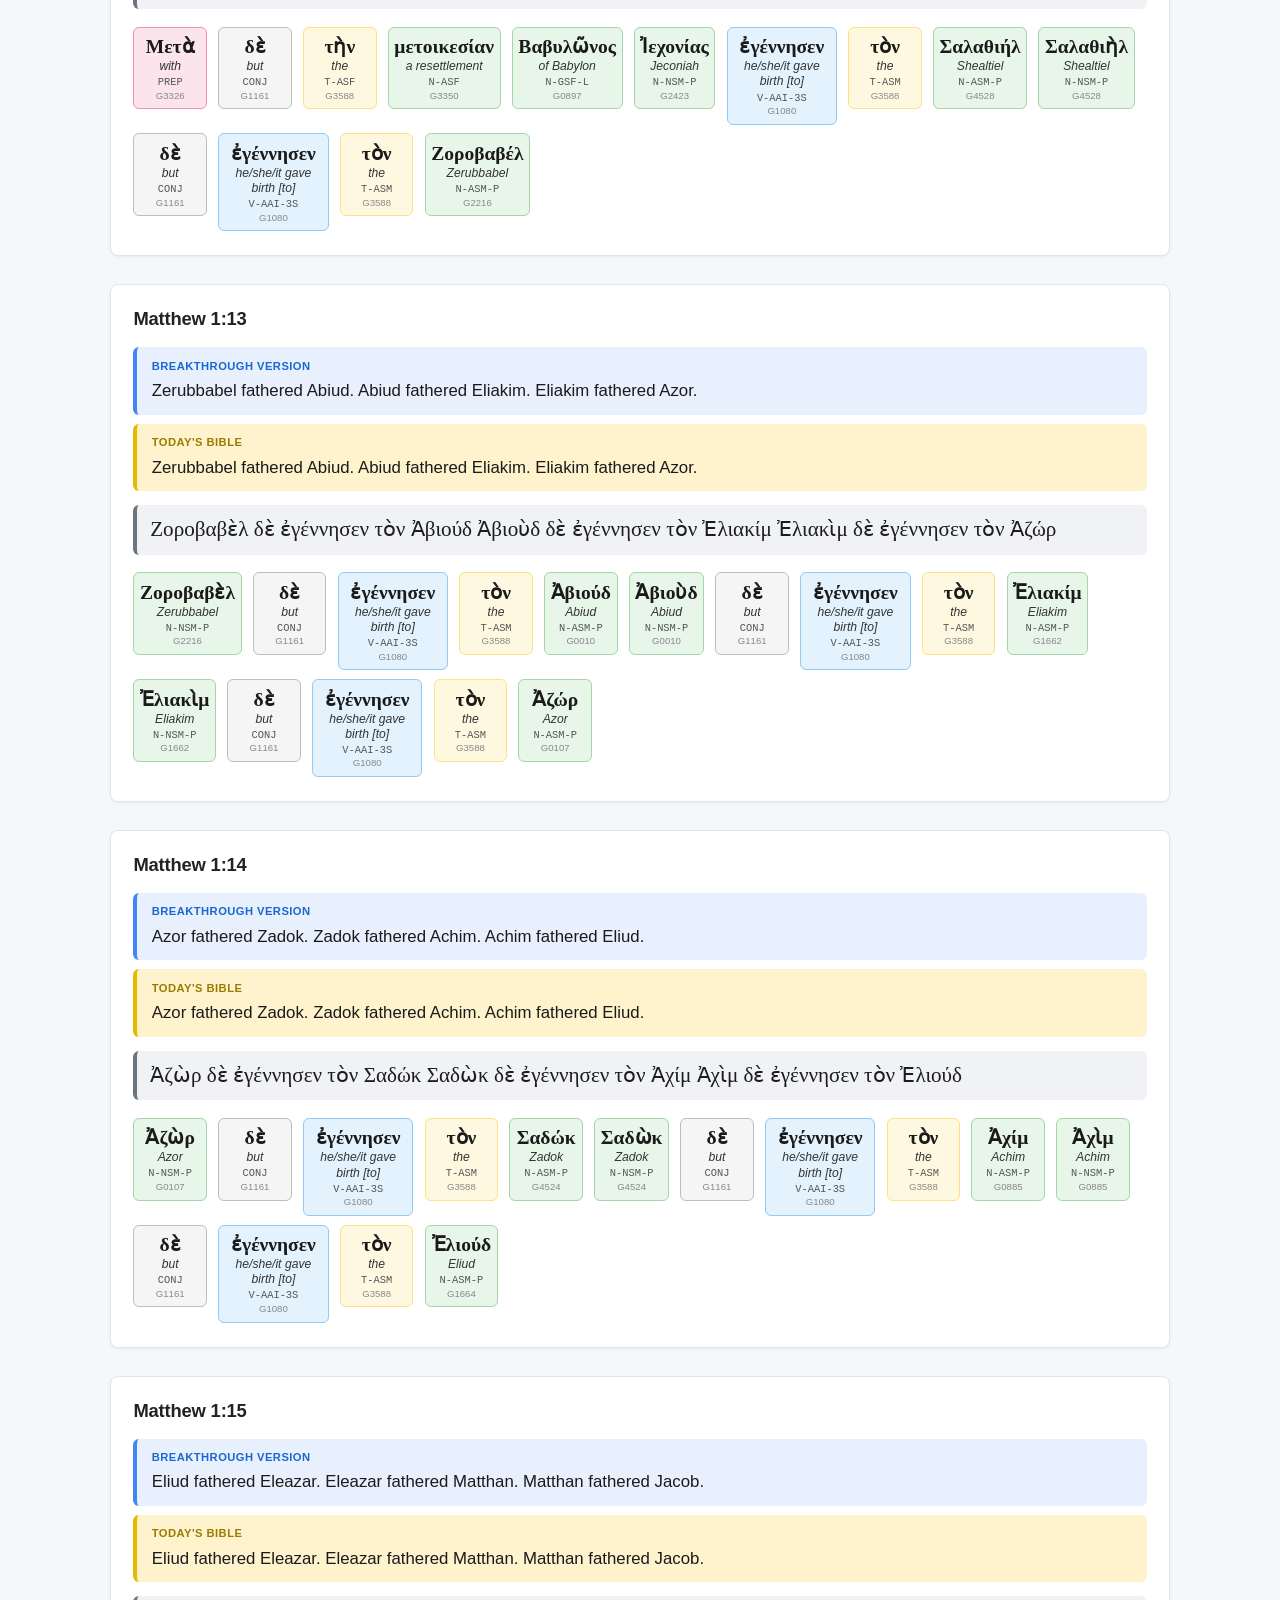
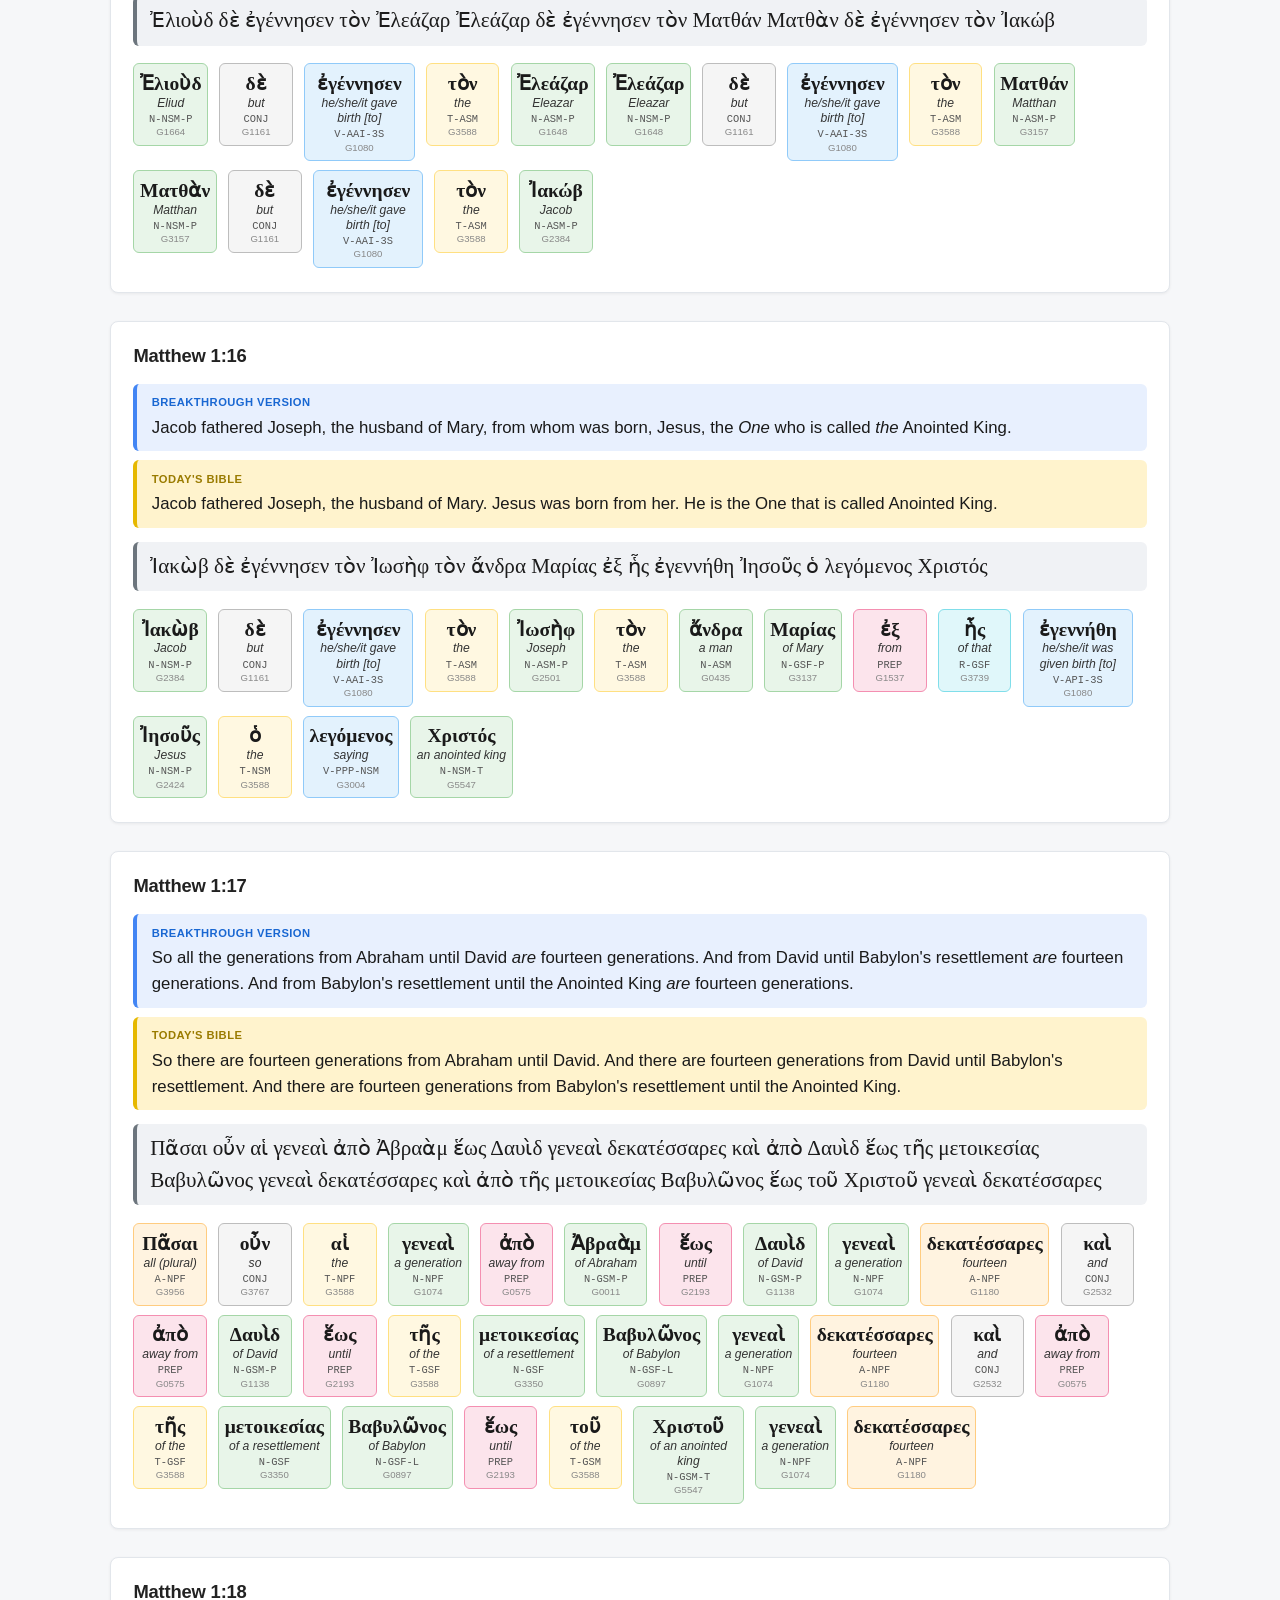
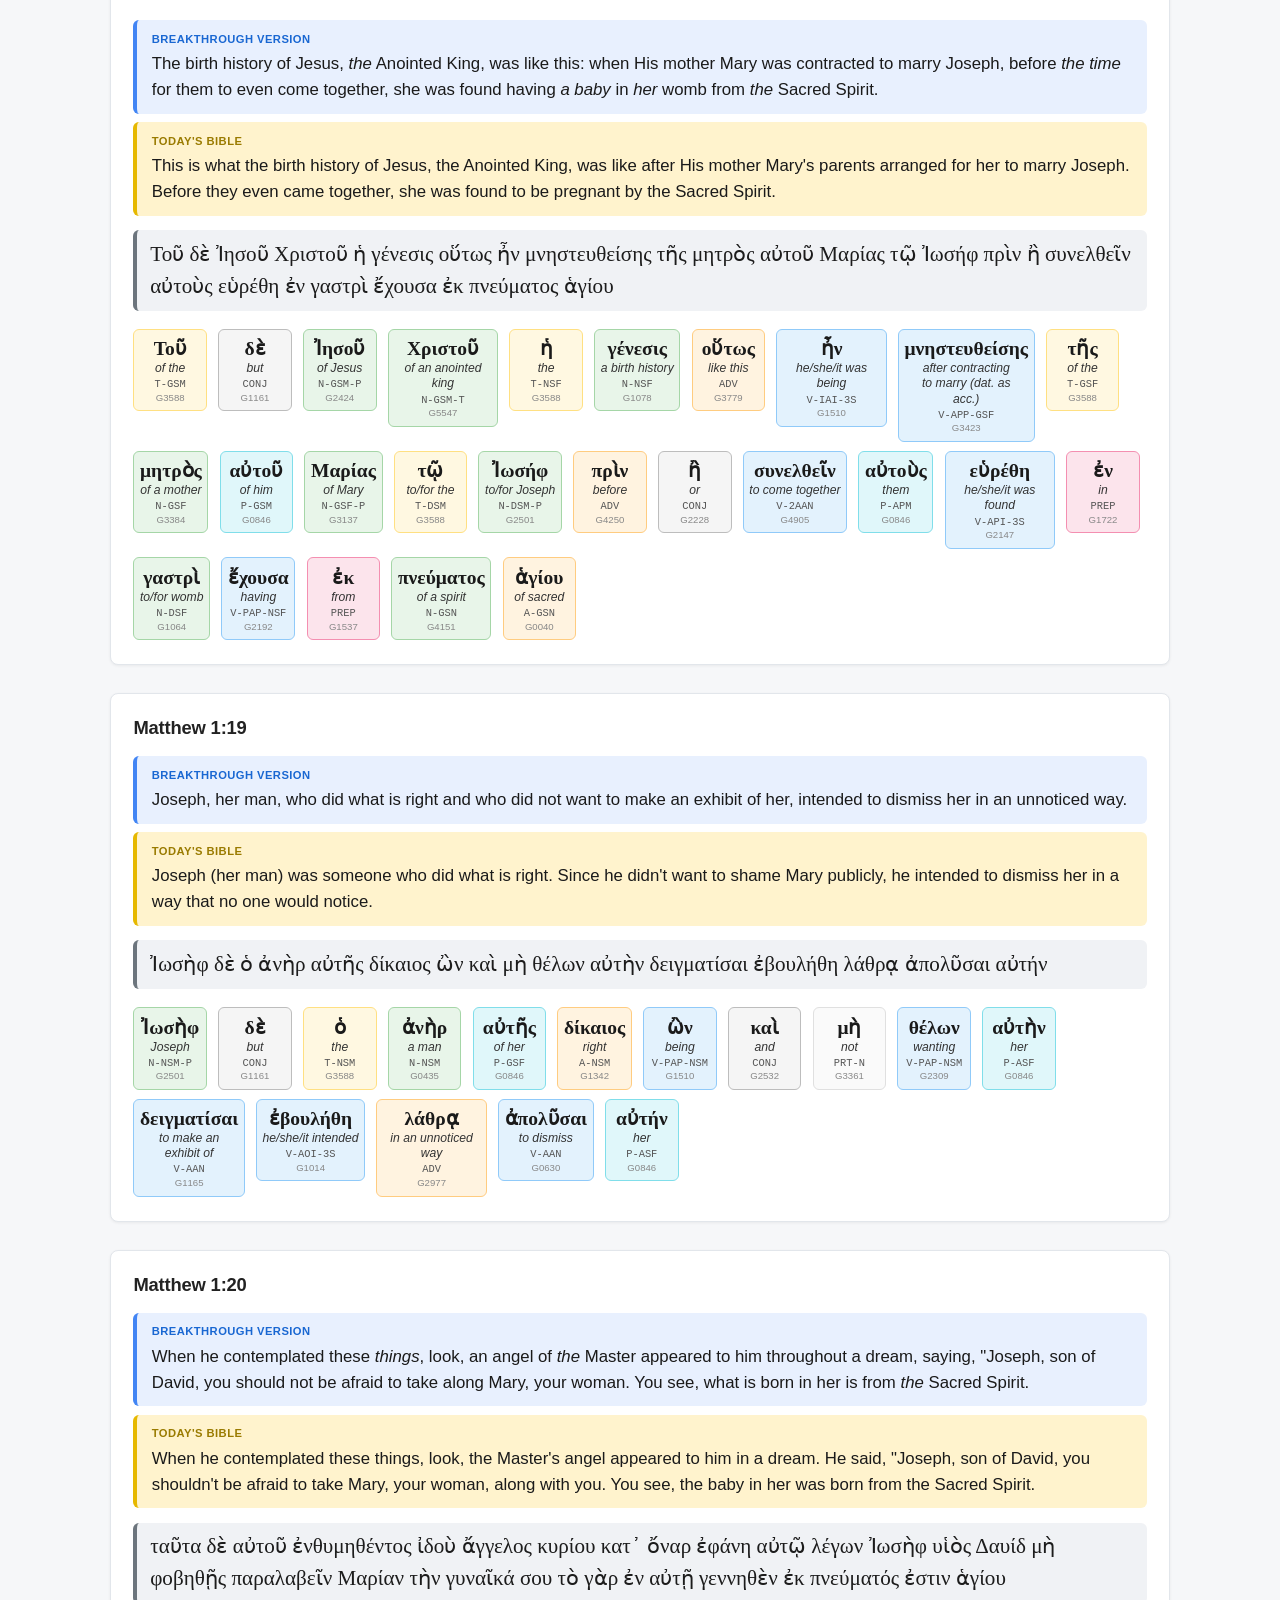
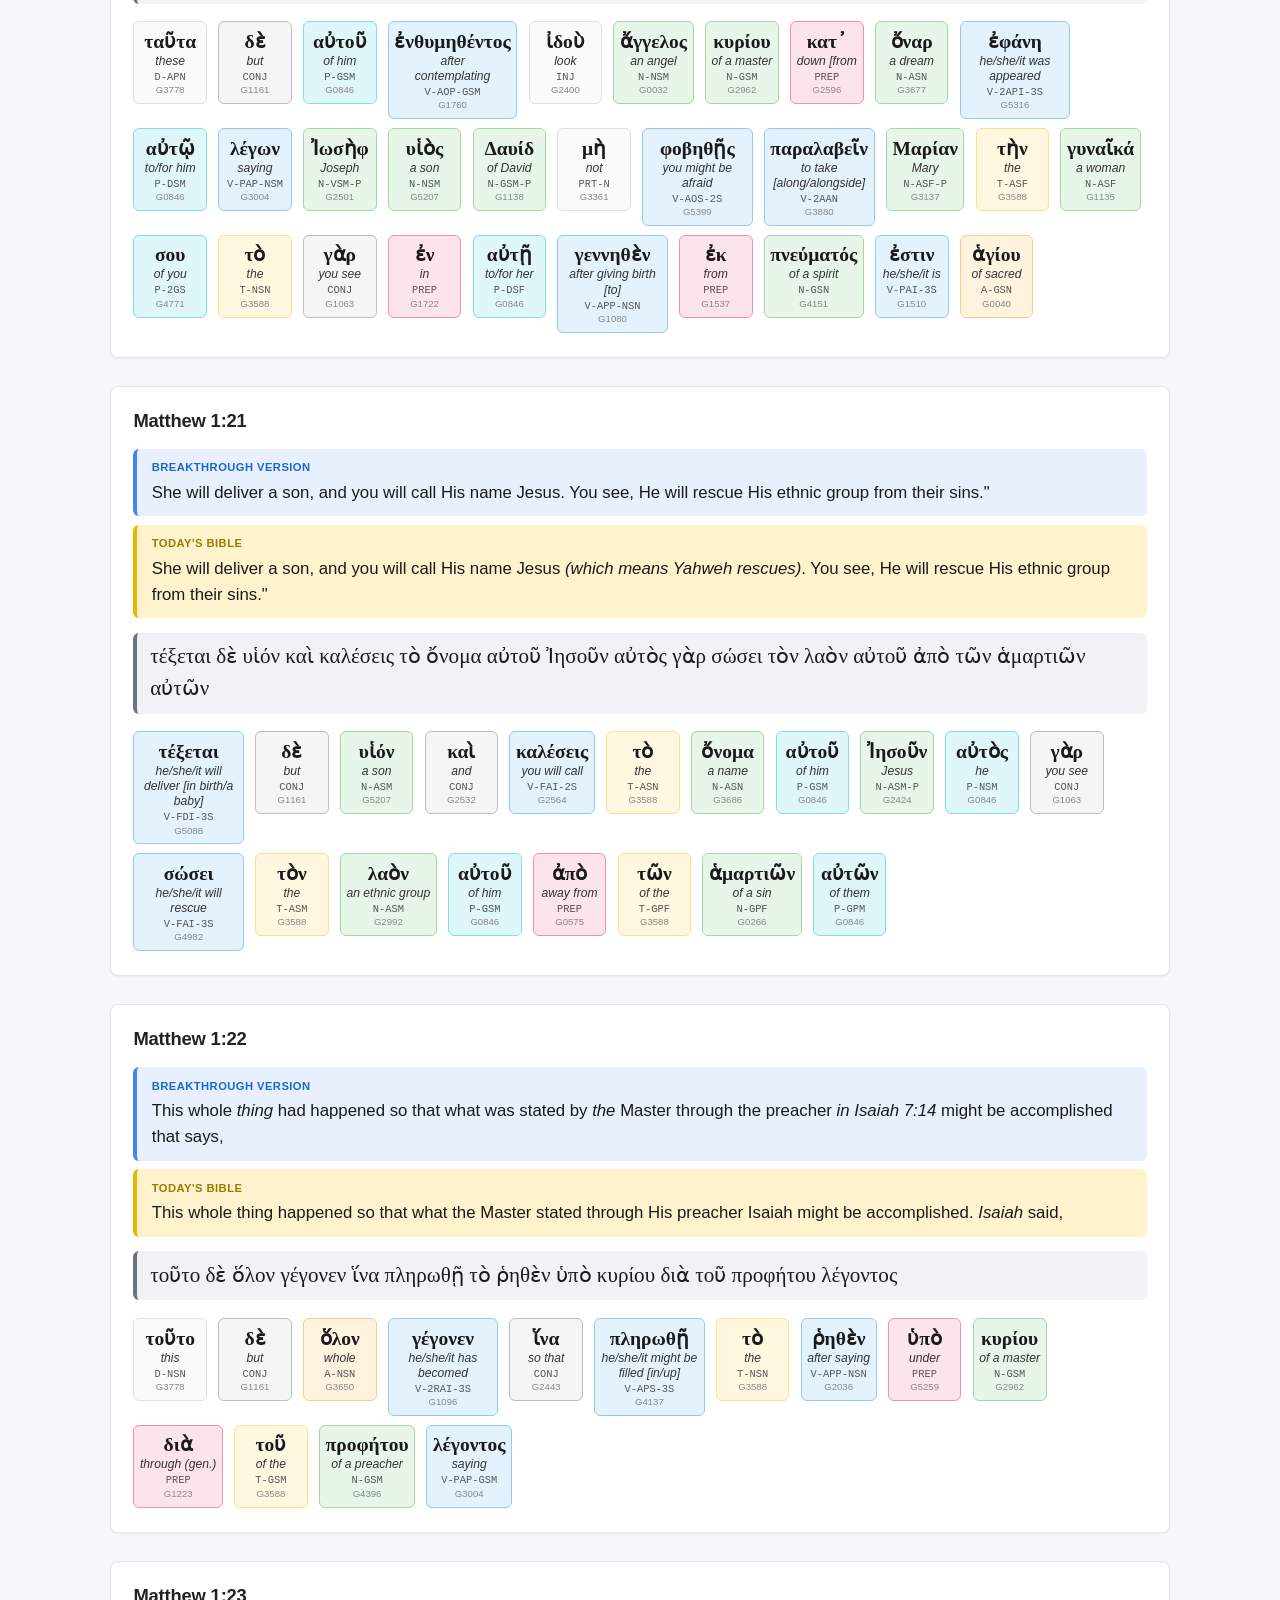
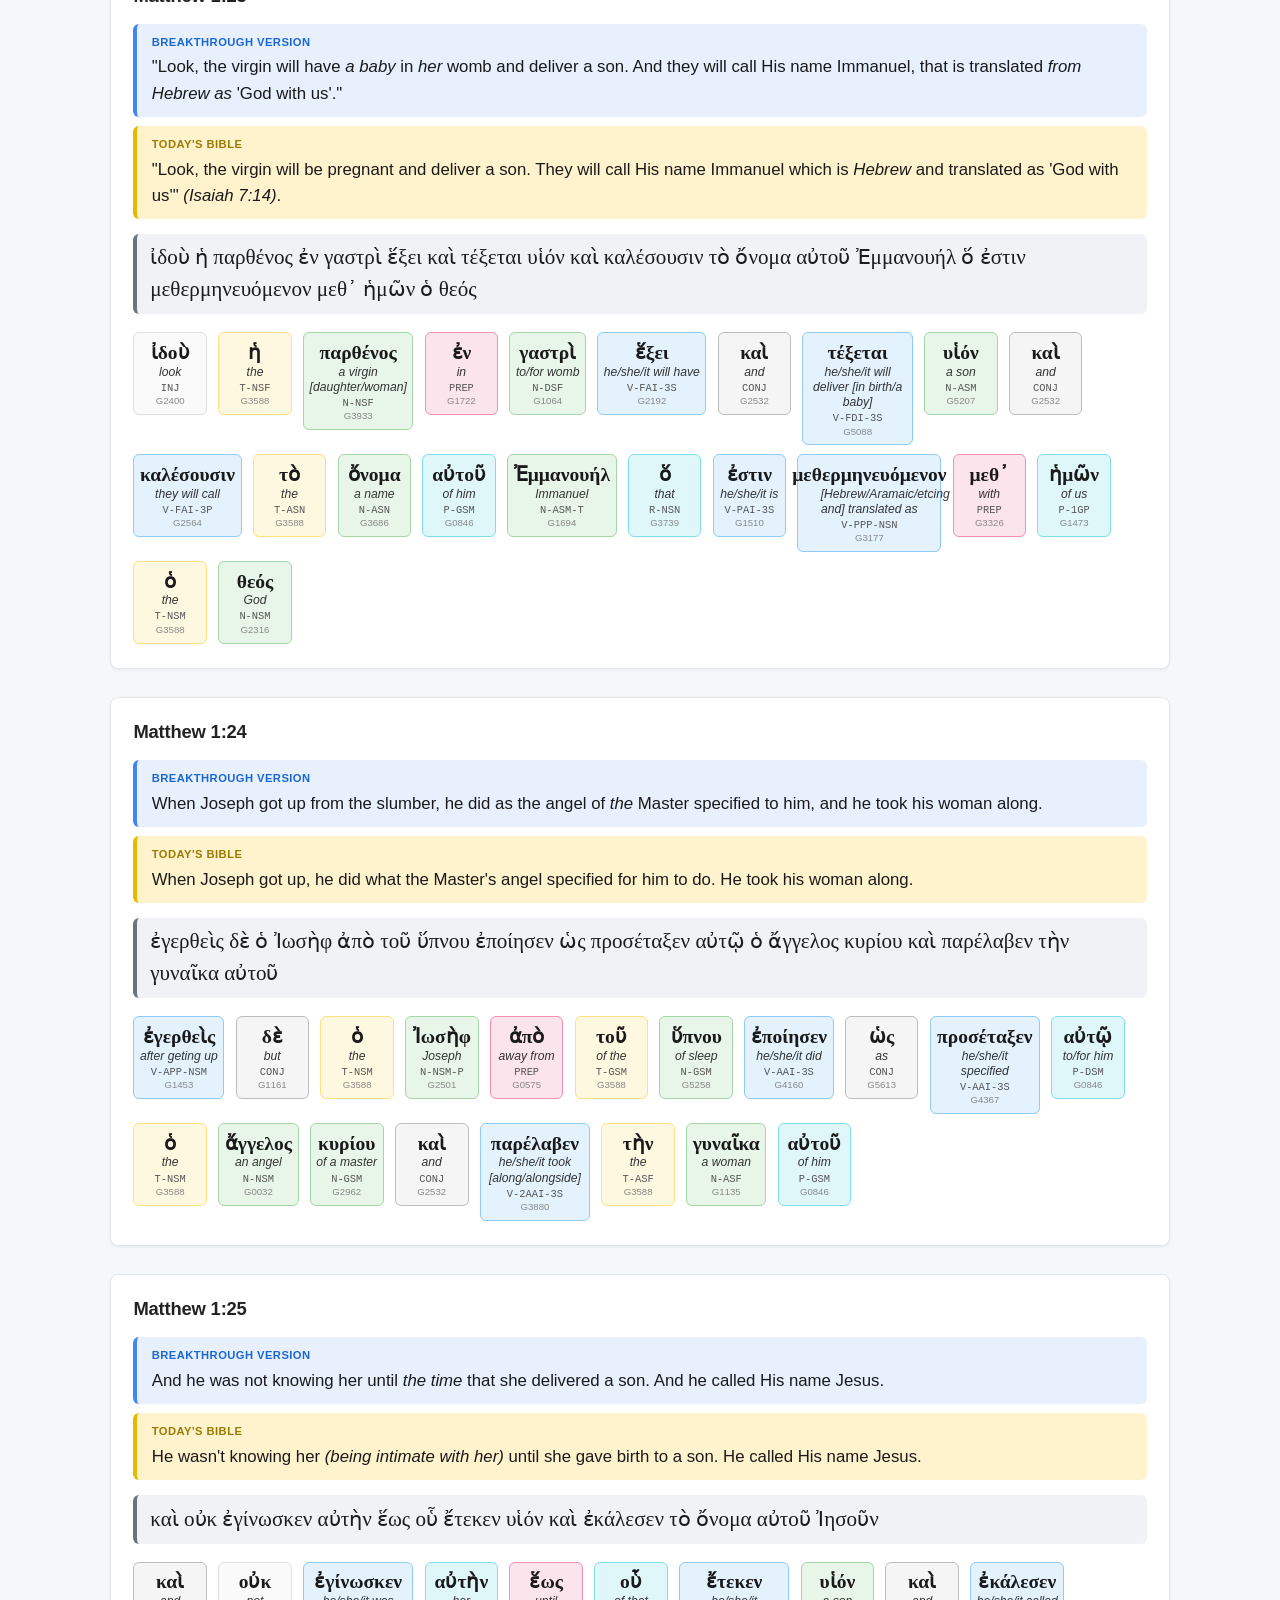
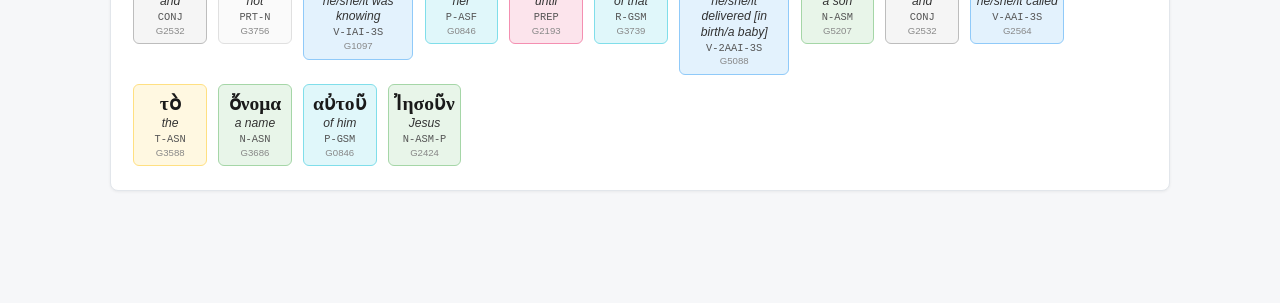
==== commit ff6e7981: "Add files via upload" ====
--- a/interlinear.html
+++ b/interlinear.html
@@ -51,6 +51,24 @@
       color: #f0c14d;          /* gold highlight */
       text-decoration: underline;
     }
+    :root {
+      --bu-home-bar-height: 44px;
+    }
+
+    /* Keep the page header below the home bar when it sticks */
+    header {
+      top: var(--bu-home-bar-height) !important;
+    }
+
+    /* Dictionary panel starts below the home bar */
+    #dict-panel {
+      top: var(--bu-home-bar-height) !important;
+      height: calc(100% - var(--bu-home-bar-height)) !important;
+      z-index: 10000; /* above the home bar so the × is always clickable */
+    }
+    .page-wrap {
+      margin: 20px;
+    }
   </style>
 </head>
 <body>
@@ -65,7 +83,7 @@
     <a href="interlinear.html" class="bu-current">Interlinear</a>
 </div>
 
-<div style="margin: 20px">
+<div class="page-wrap">
   <header>
     <div style="max-width:1100px;margin:0 auto 0.5rem;font-weight:700;font-size:1.05rem;">
       Today's Interlinear New Testament
@@ -114,11 +132,11 @@
   <main id="main">
     <p>Loading…</p>
   </main>
+</div>
 
-  <div id="dict-panel" class="hidden">
-    <button type="button" id="close-dict">×</button>
-    <div id="dict-content"></div>
-  </div>
+<div id="dict-panel" class="hidden">
+  <button type="button" id="close-dict">×</button>
+  <div id="dict-content"></div>
 </div>
 
 <script type="module" src="data/app.js"></script>
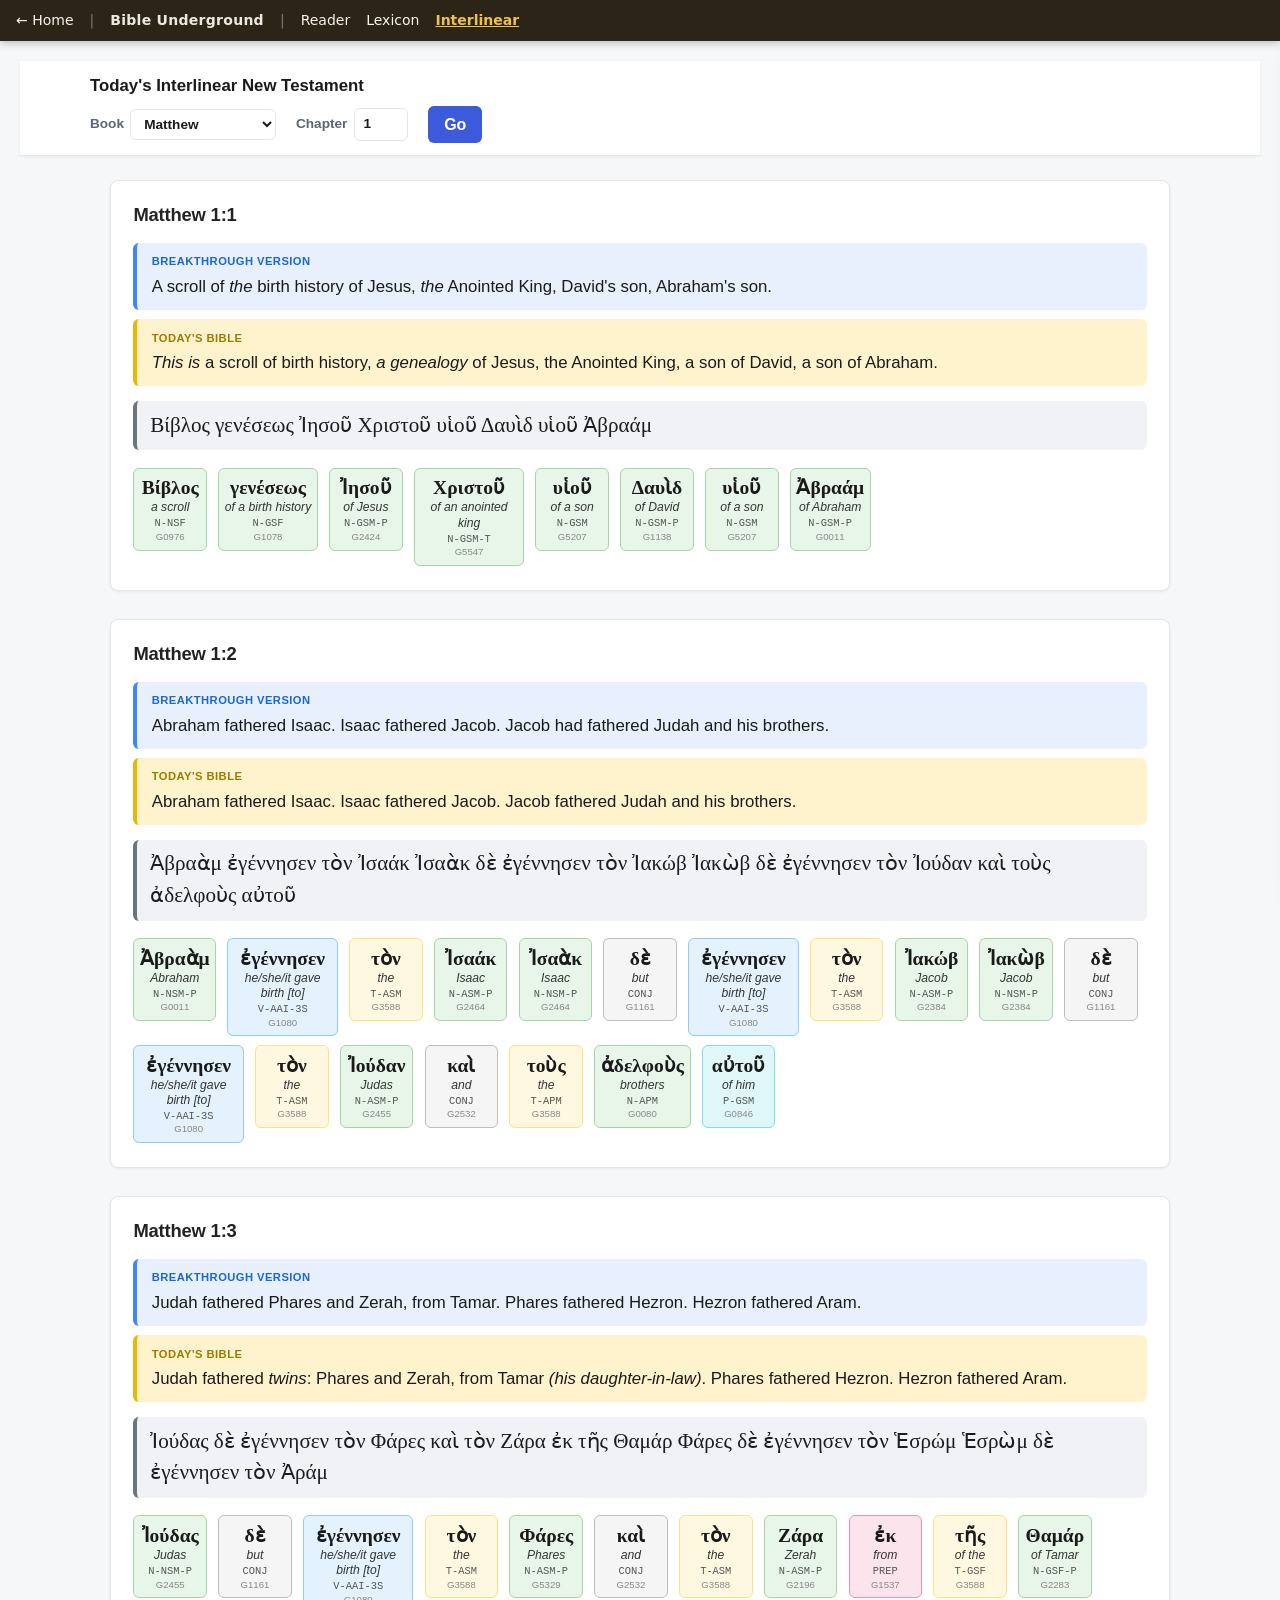
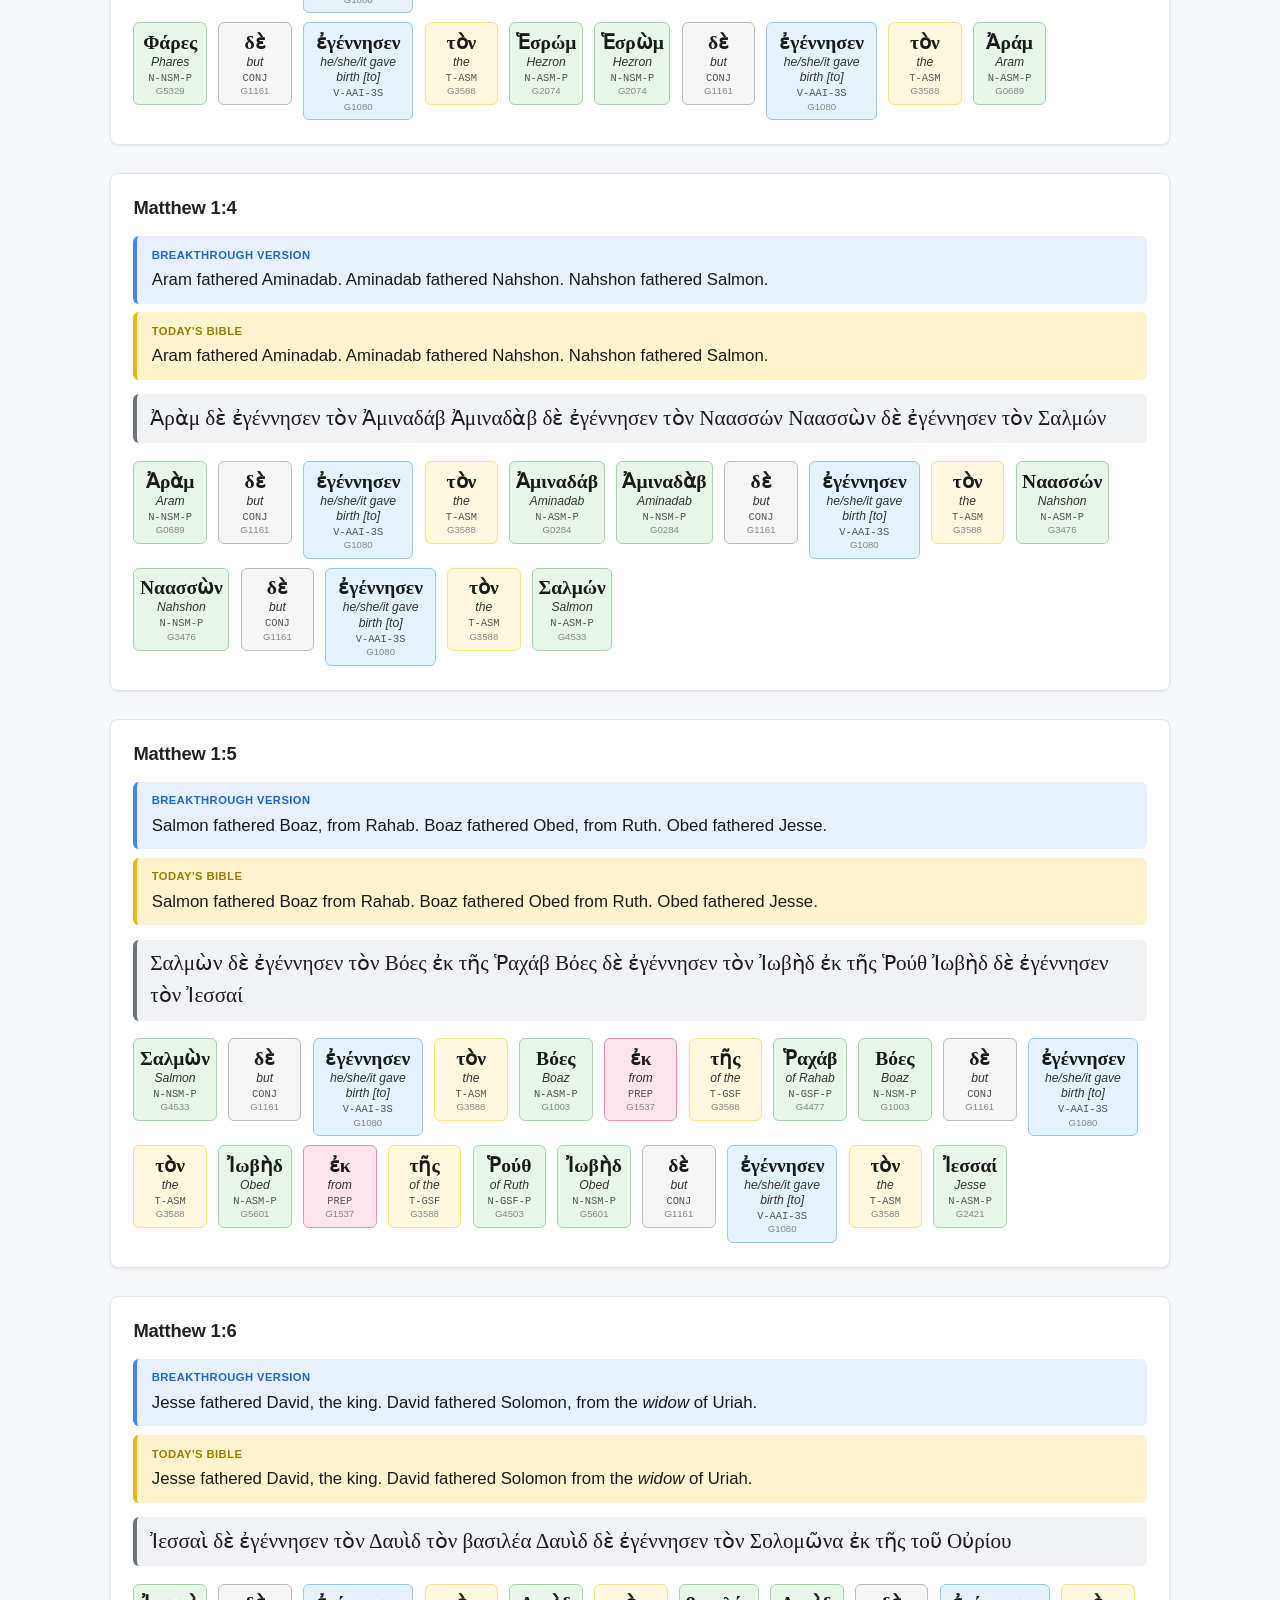
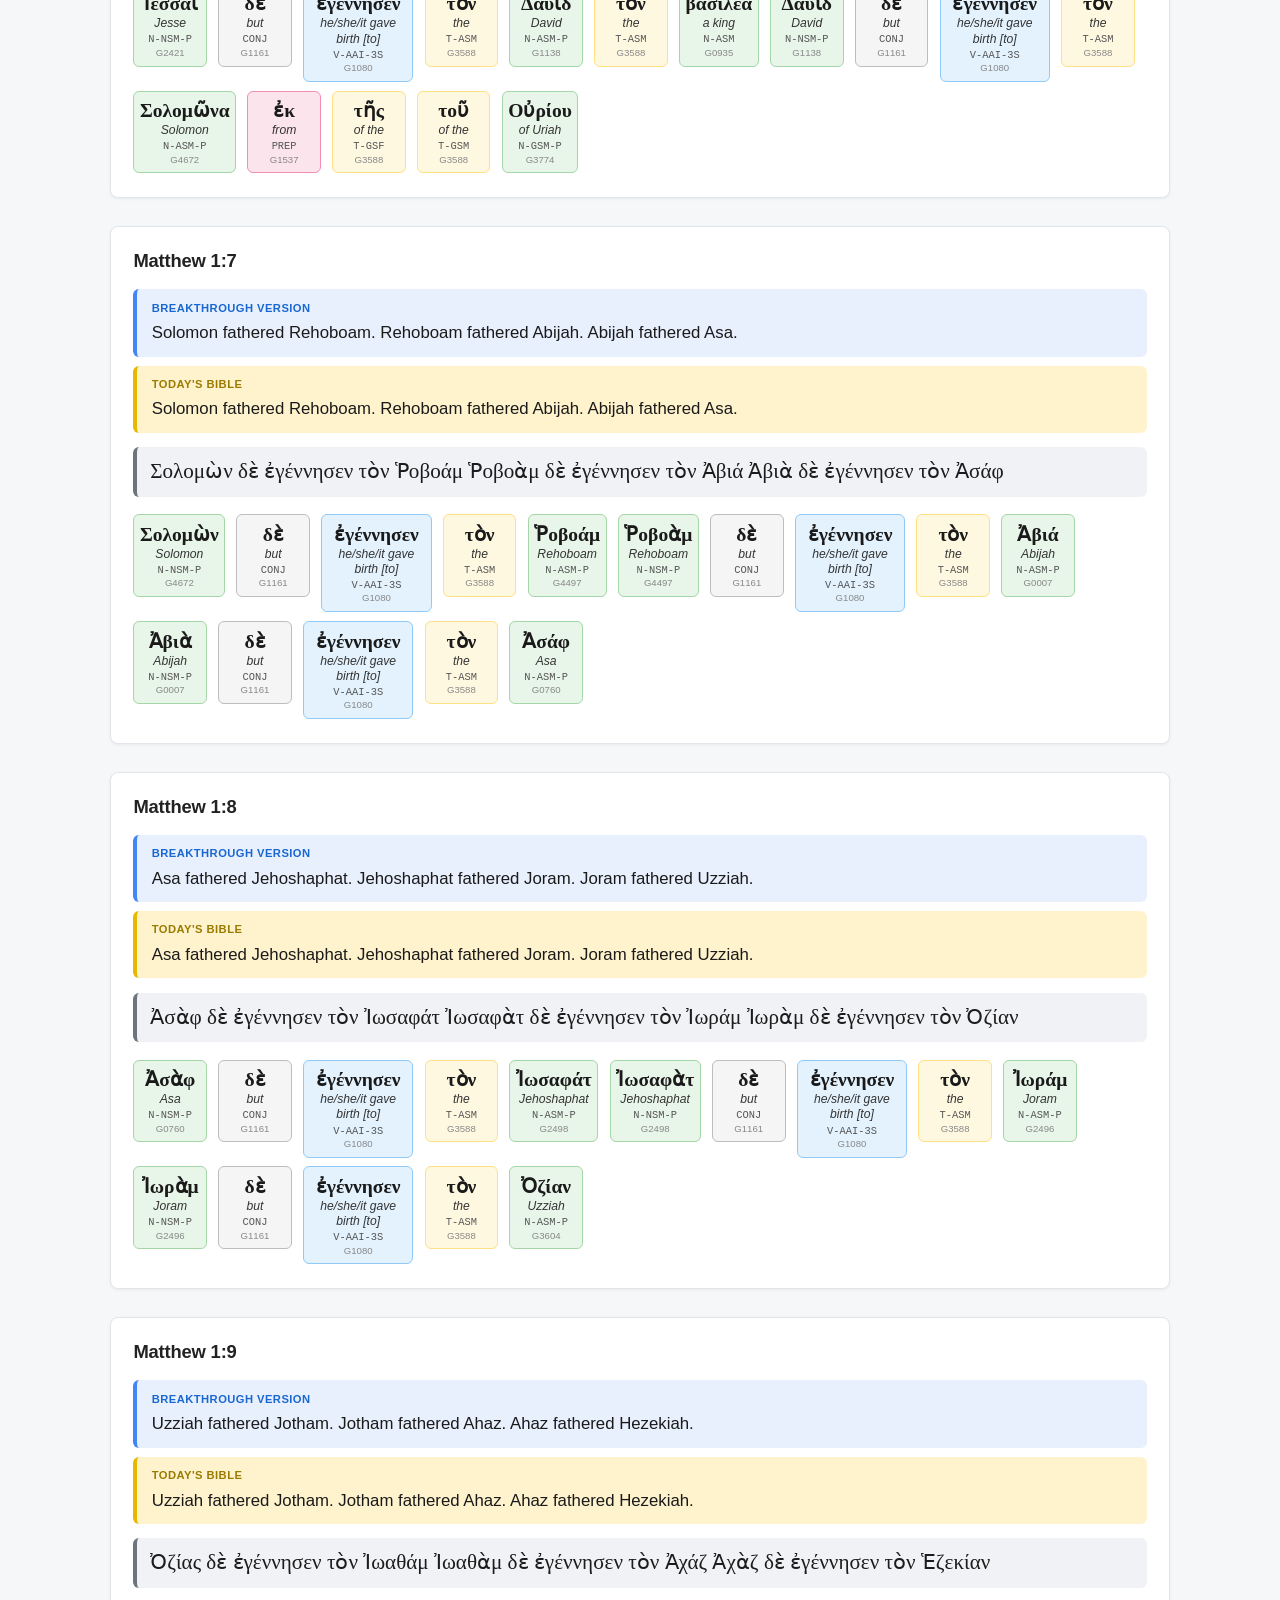
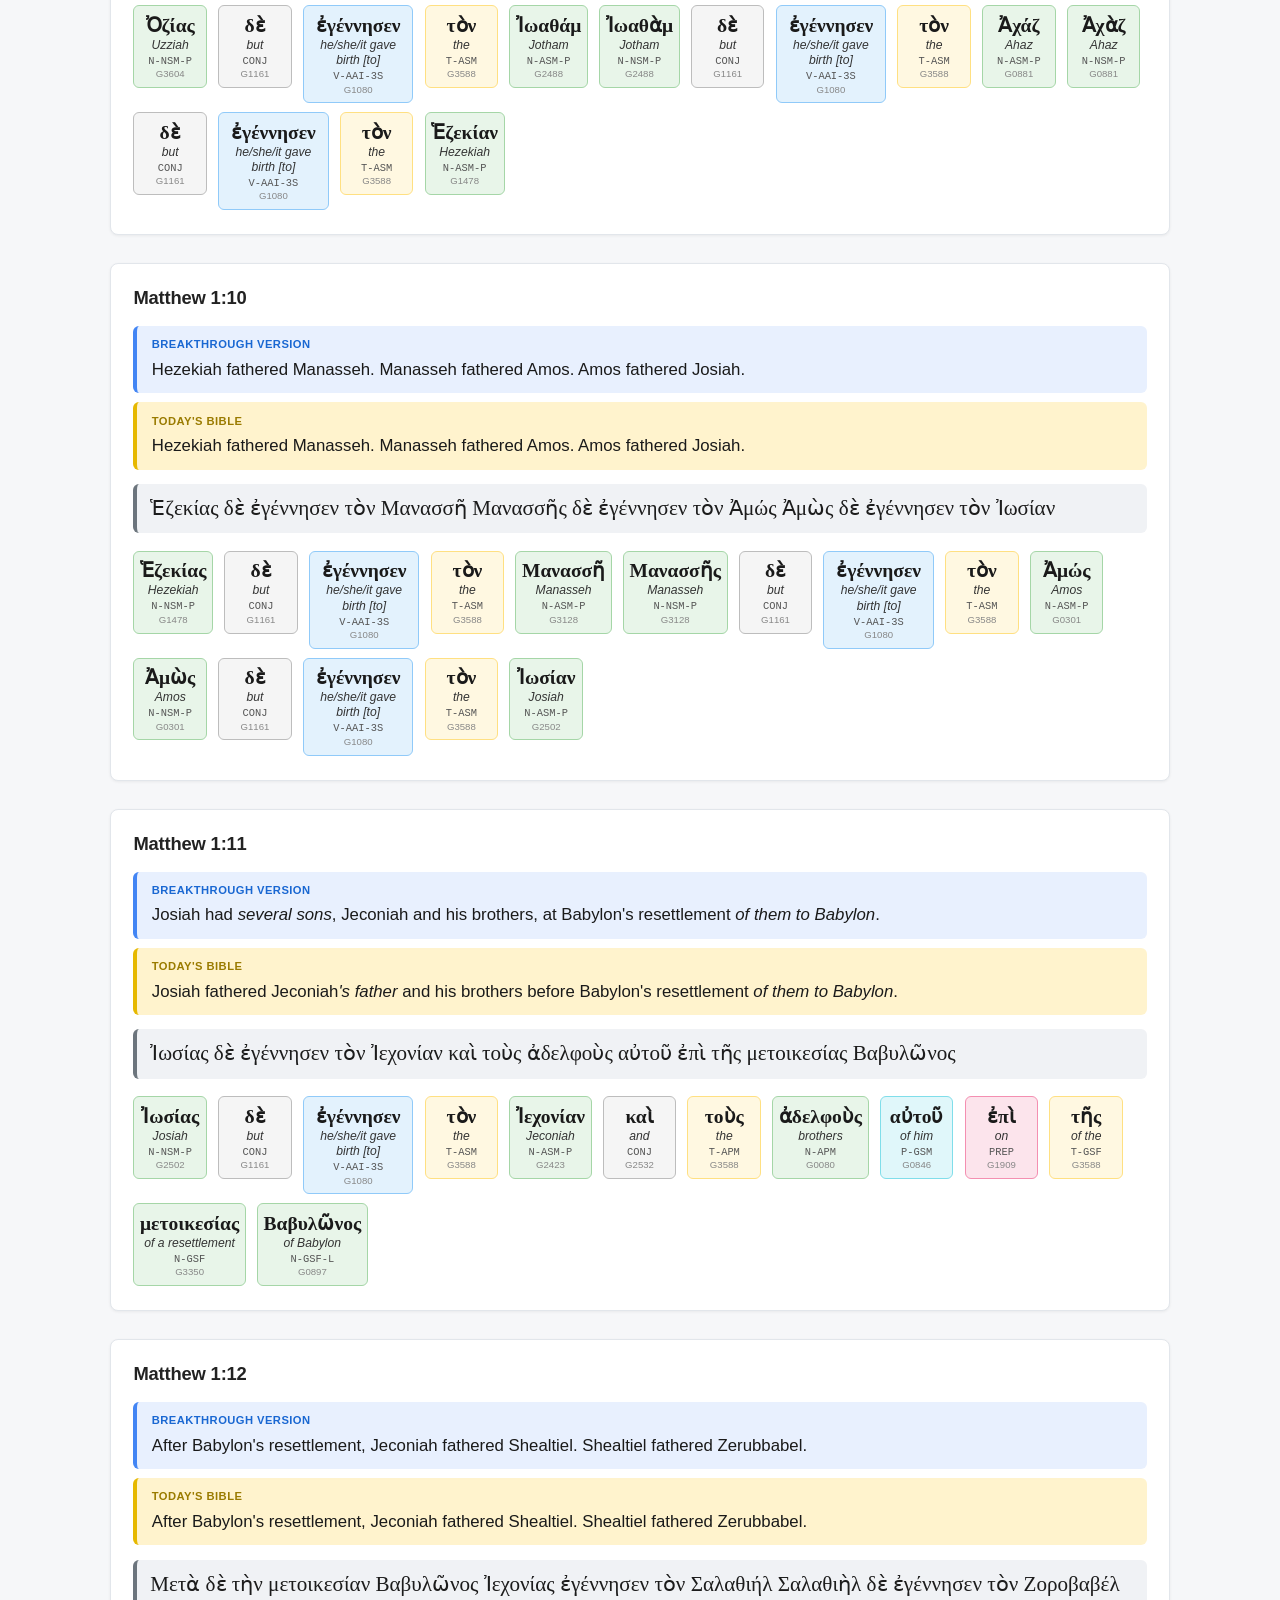
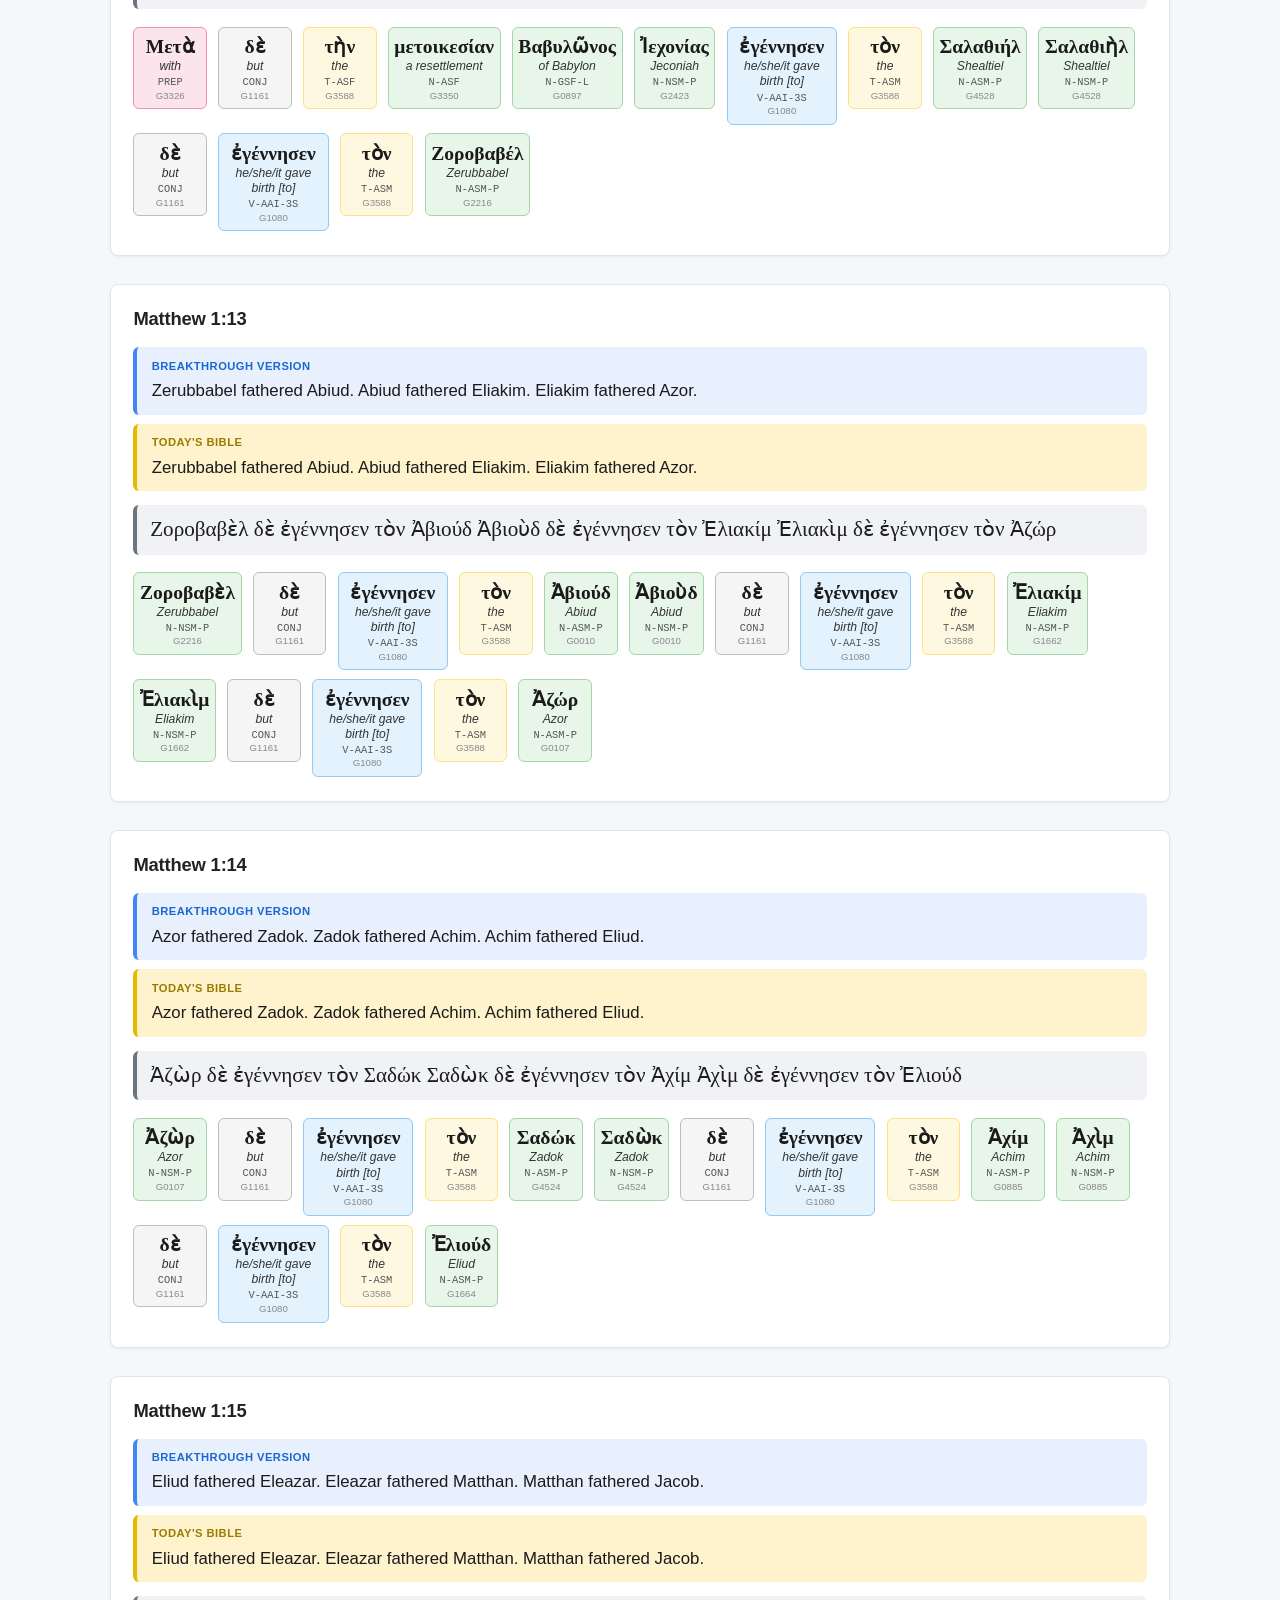
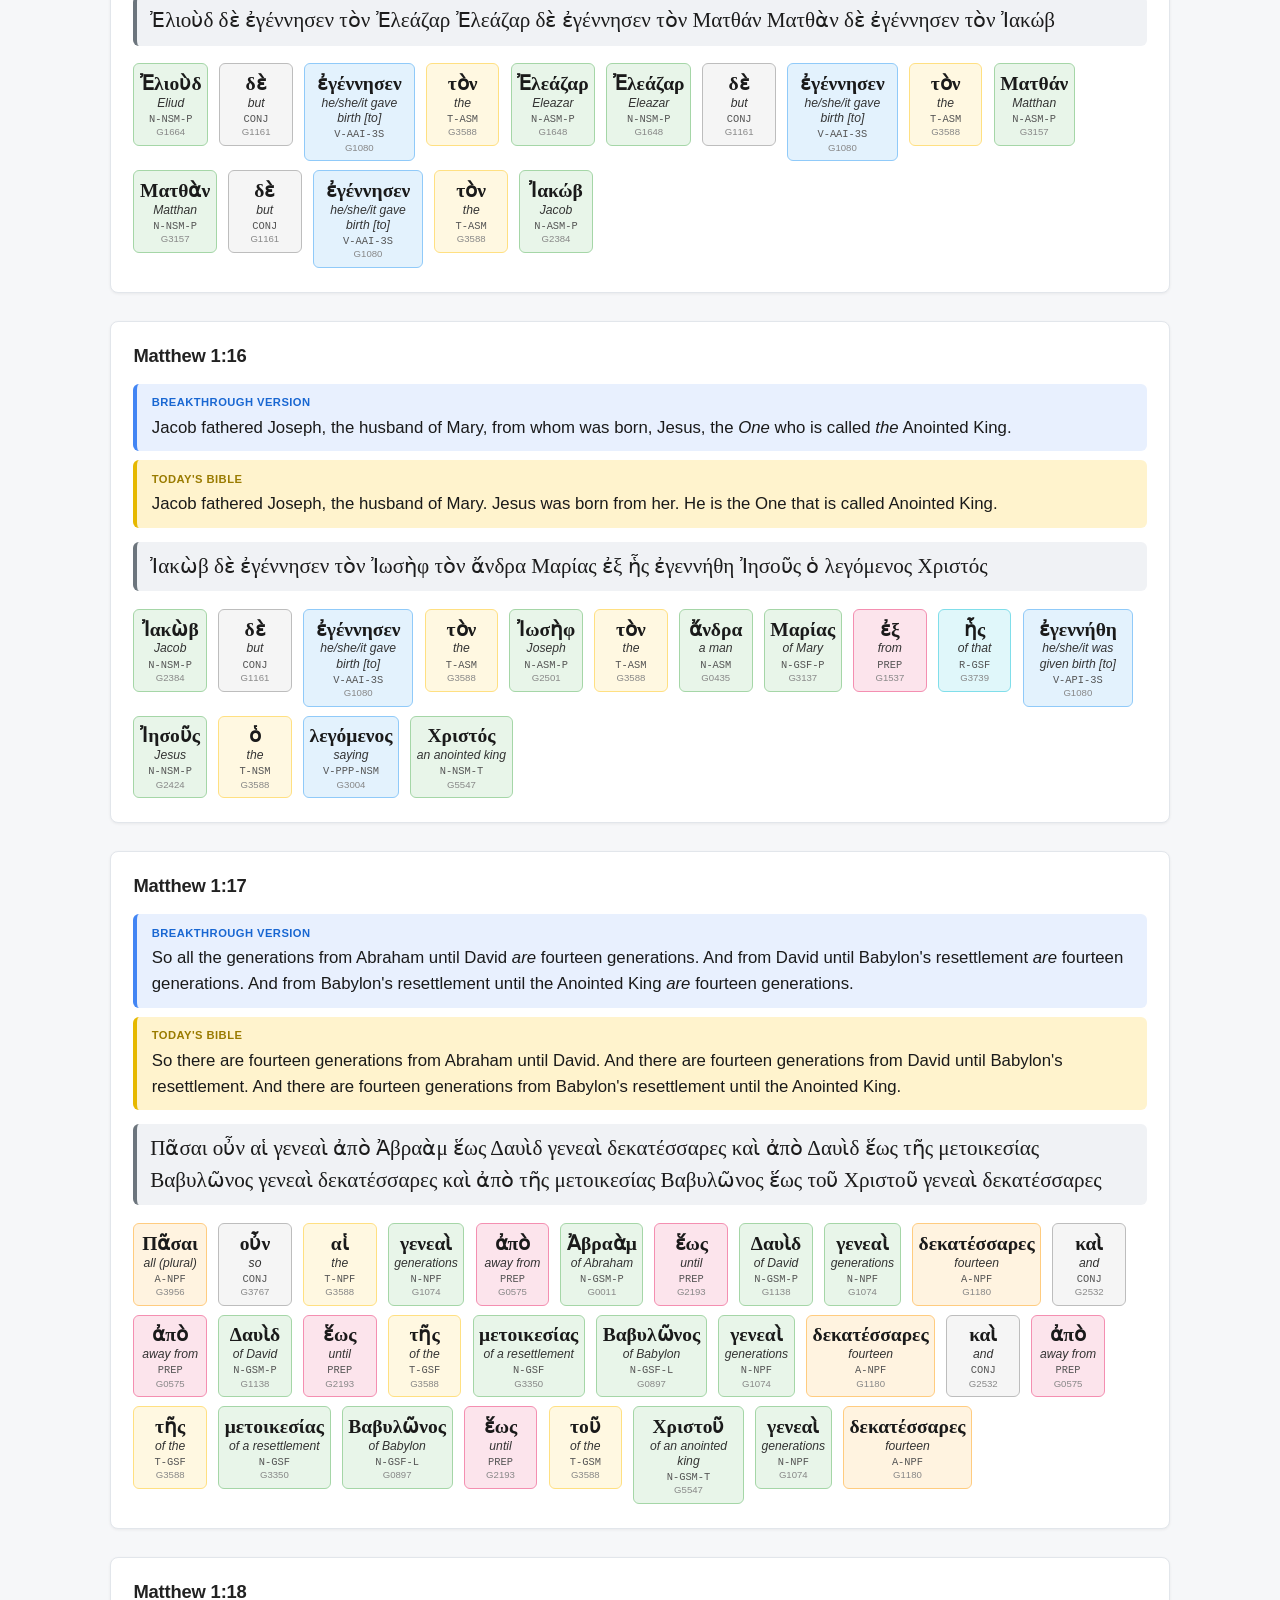
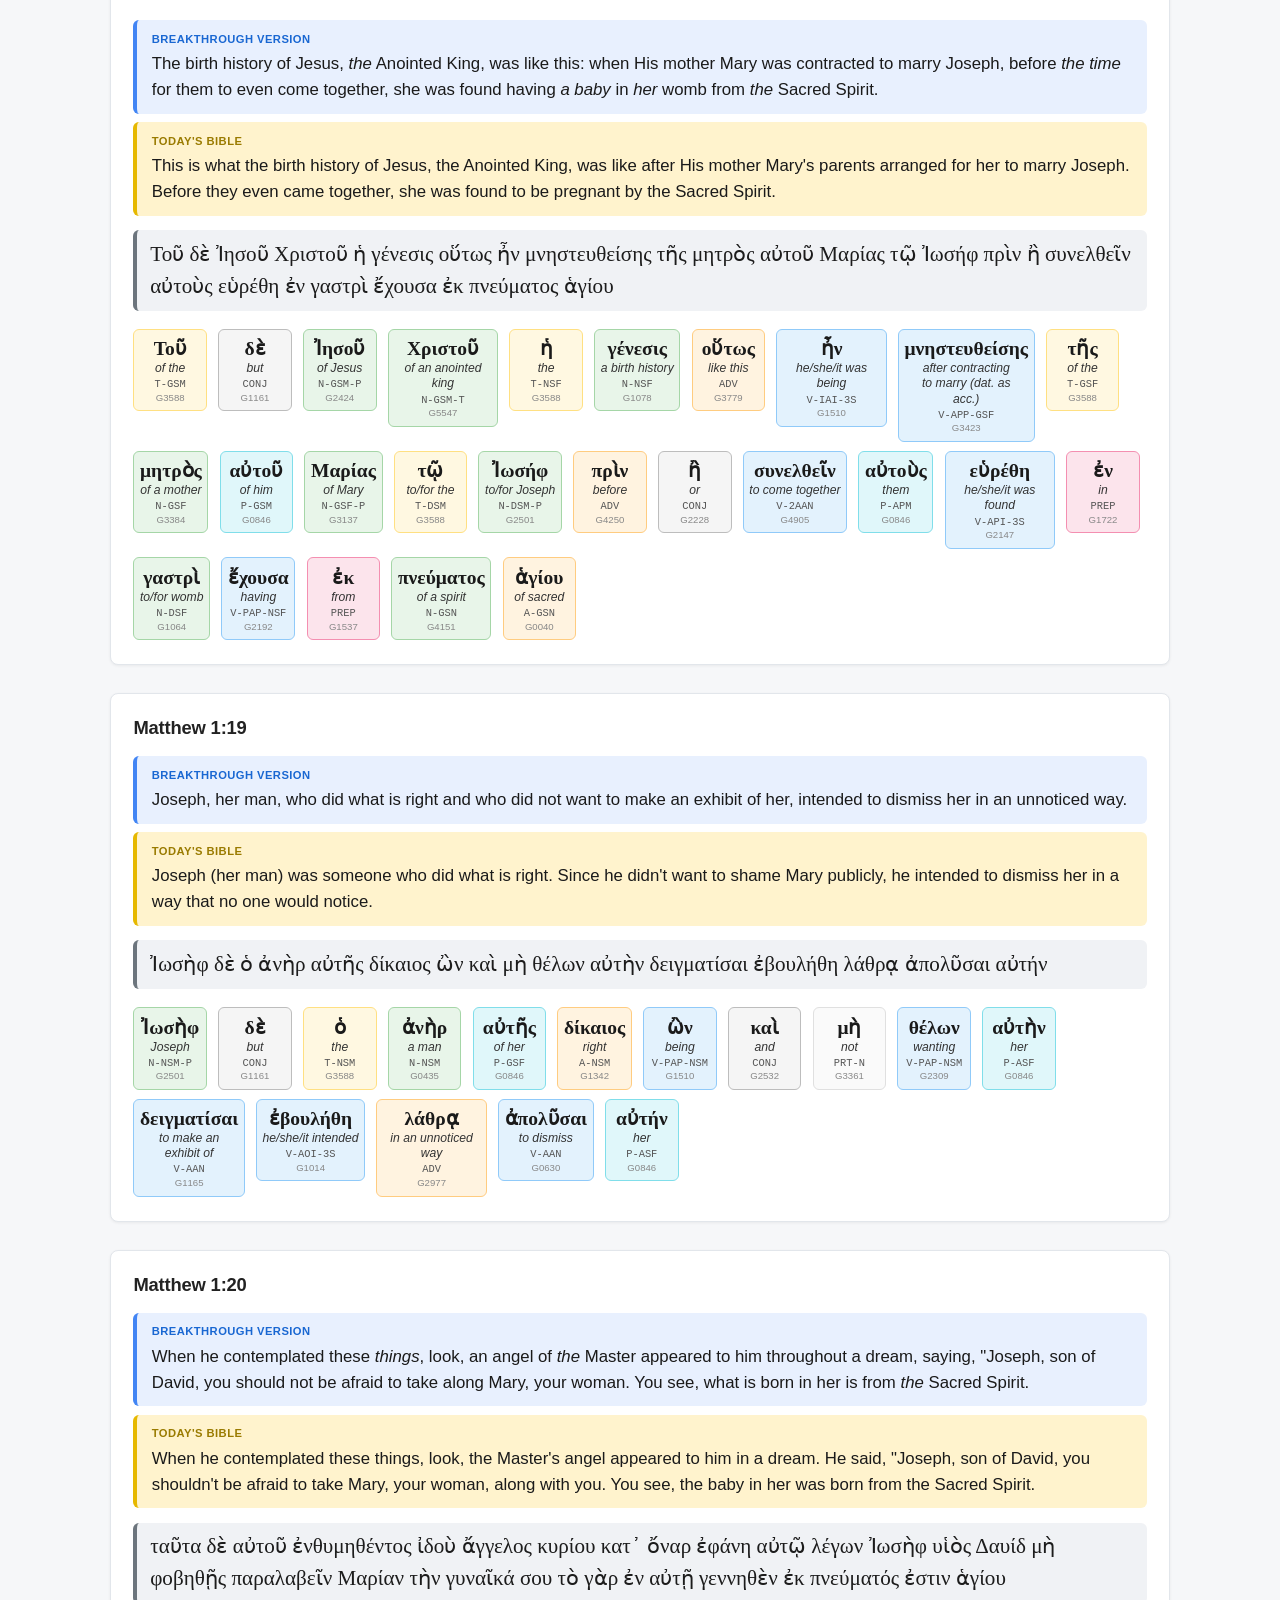
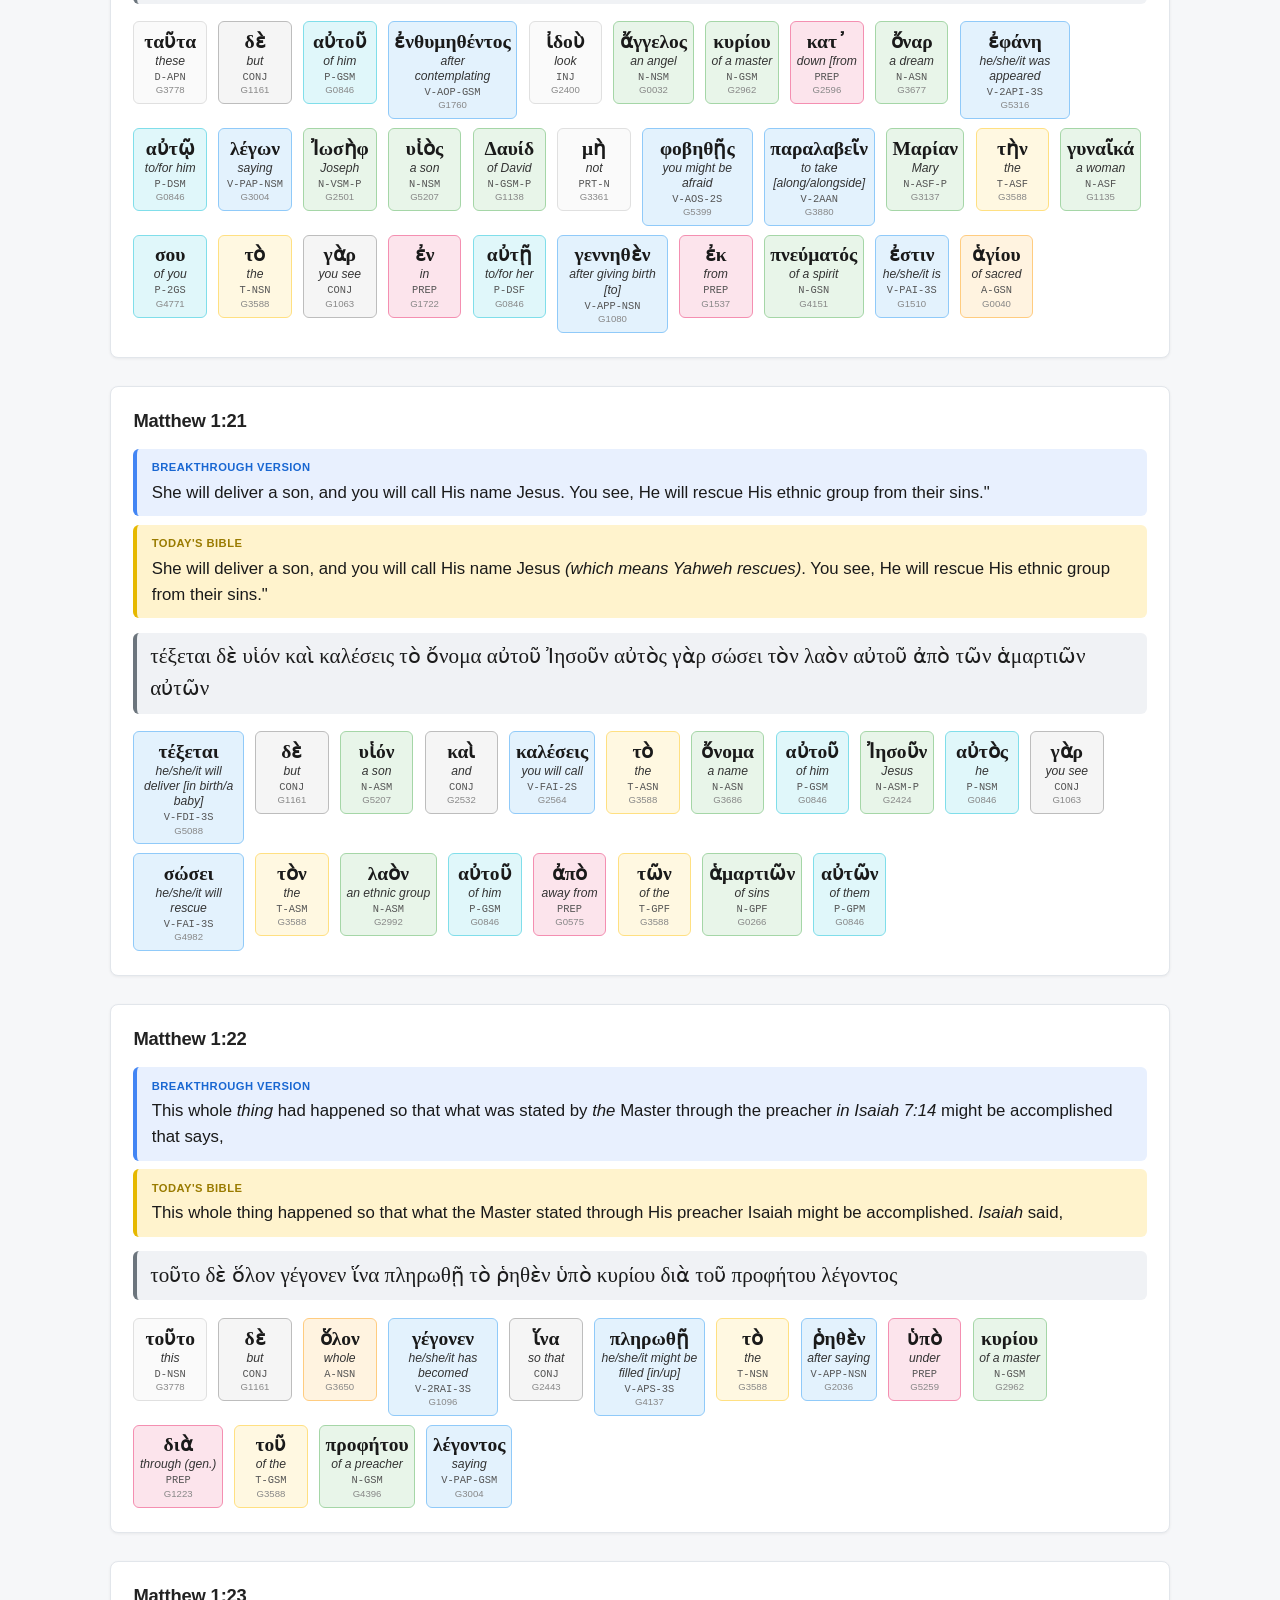
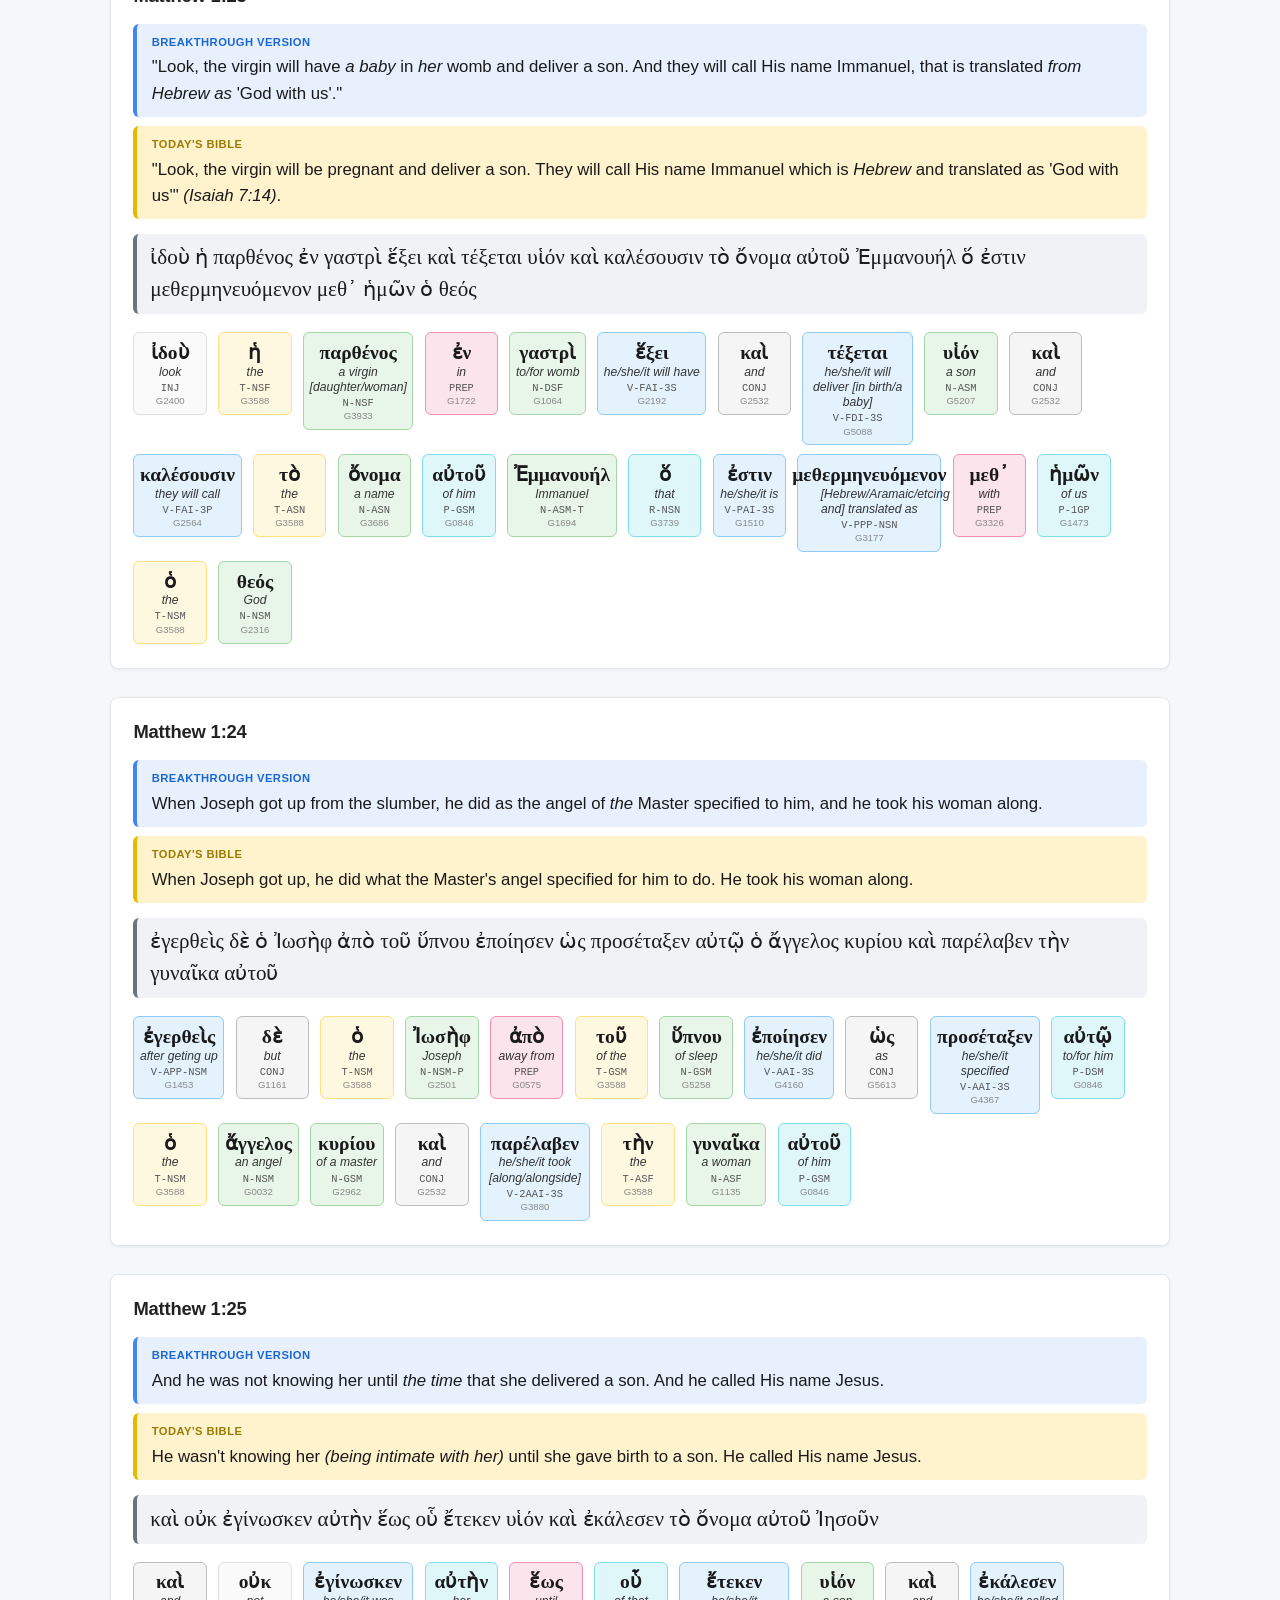
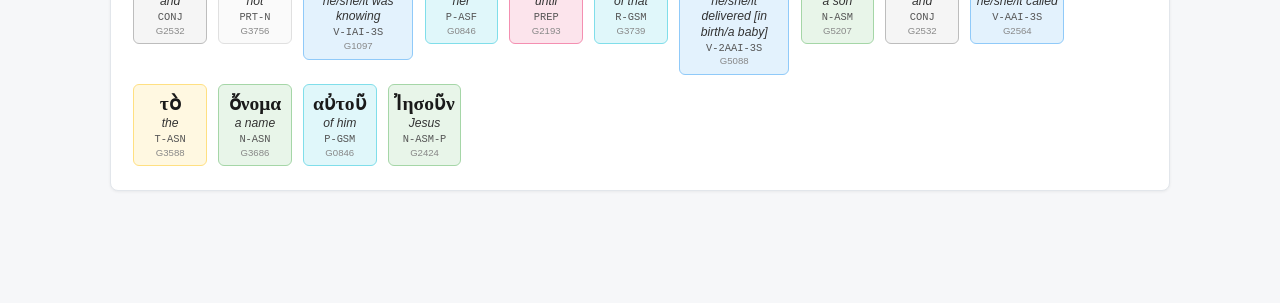
==== commit 16a499d7: "Add files via upload" ====
--- a/interlinear.html
+++ b/interlinear.html
@@ -3,6 +3,7 @@
 <head>
   <meta charset="UTF-8">
   <meta name="viewport" content="width=device-width, initial-scale=1">
+  <meta name="description" content="Read the New Testament in its original Greek with the Bible Underground Interlinear. Compare Greek words with modern English translations, examine the Greek text, and uncover more accurate meanings from the biblical text.">
   <title>Today's Interlinear New Testament</title>
   <link rel="stylesheet" href="data/styles.css">
   <style>
